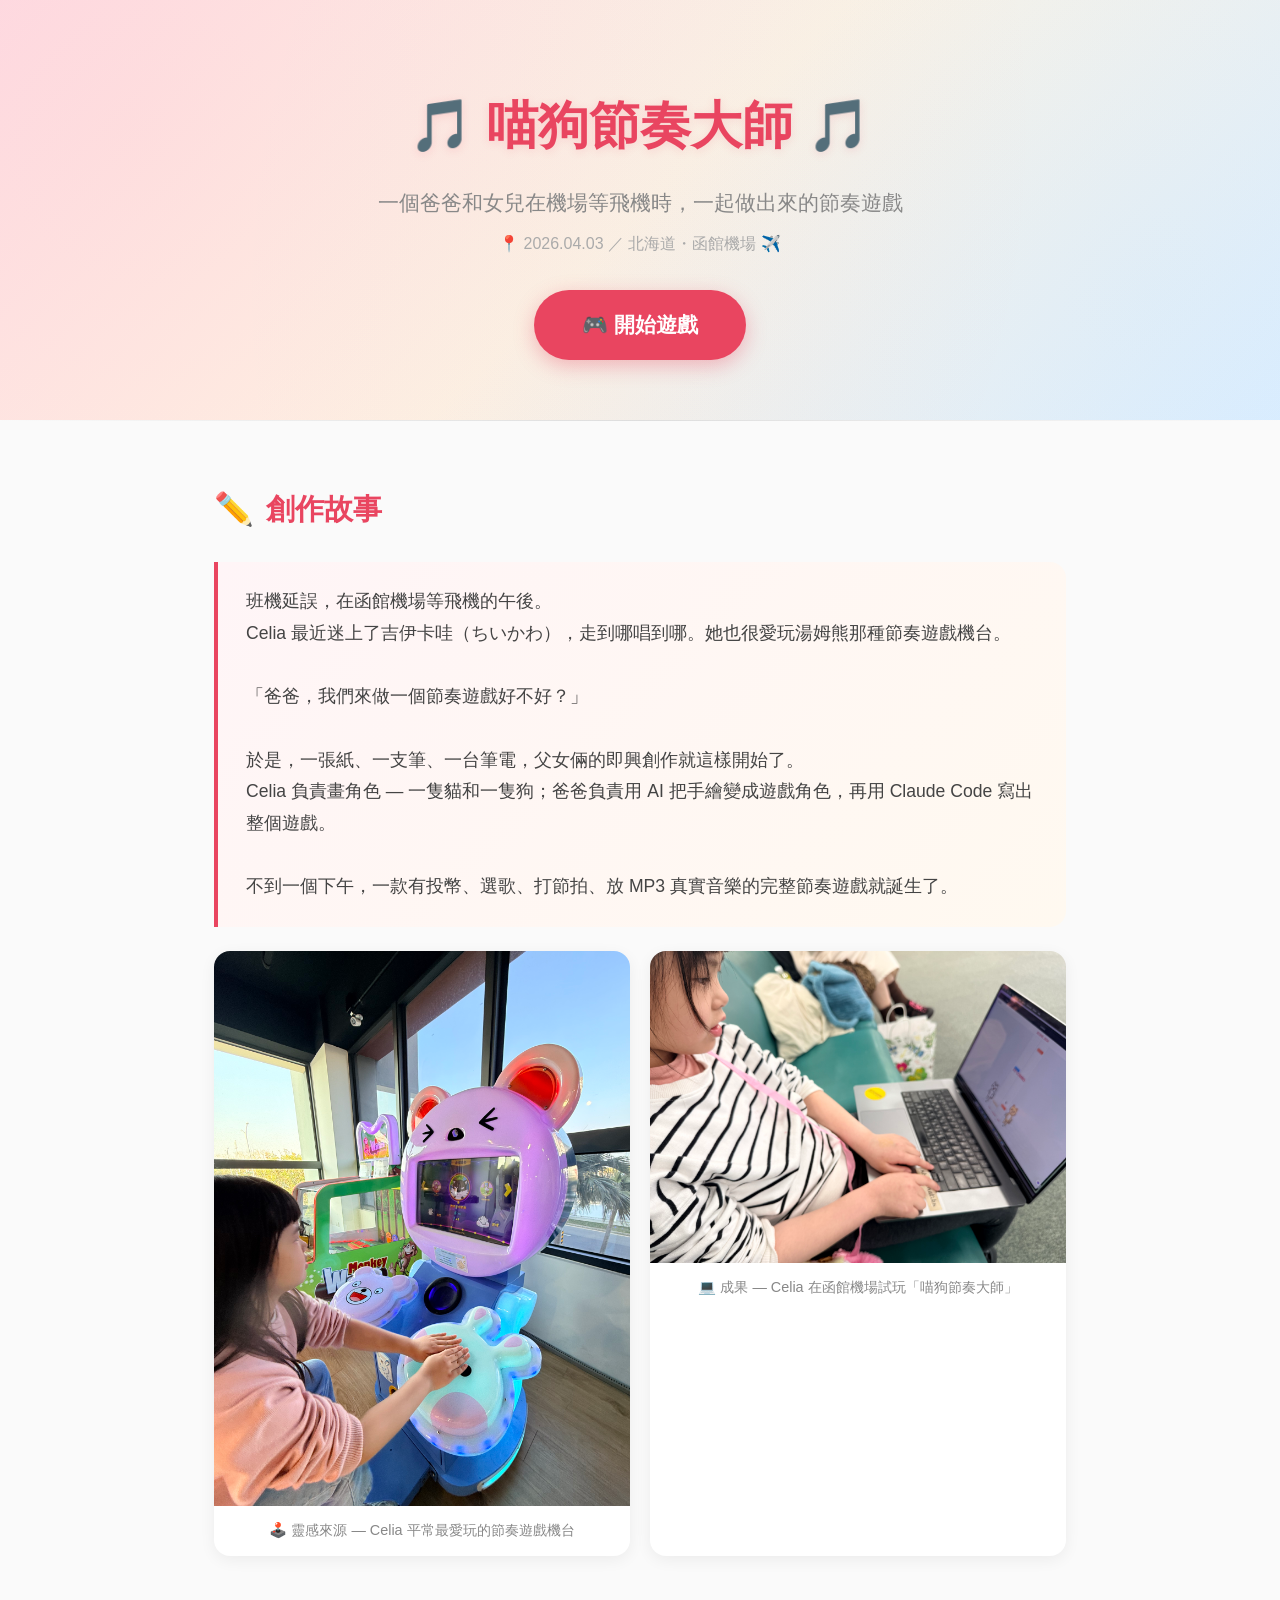
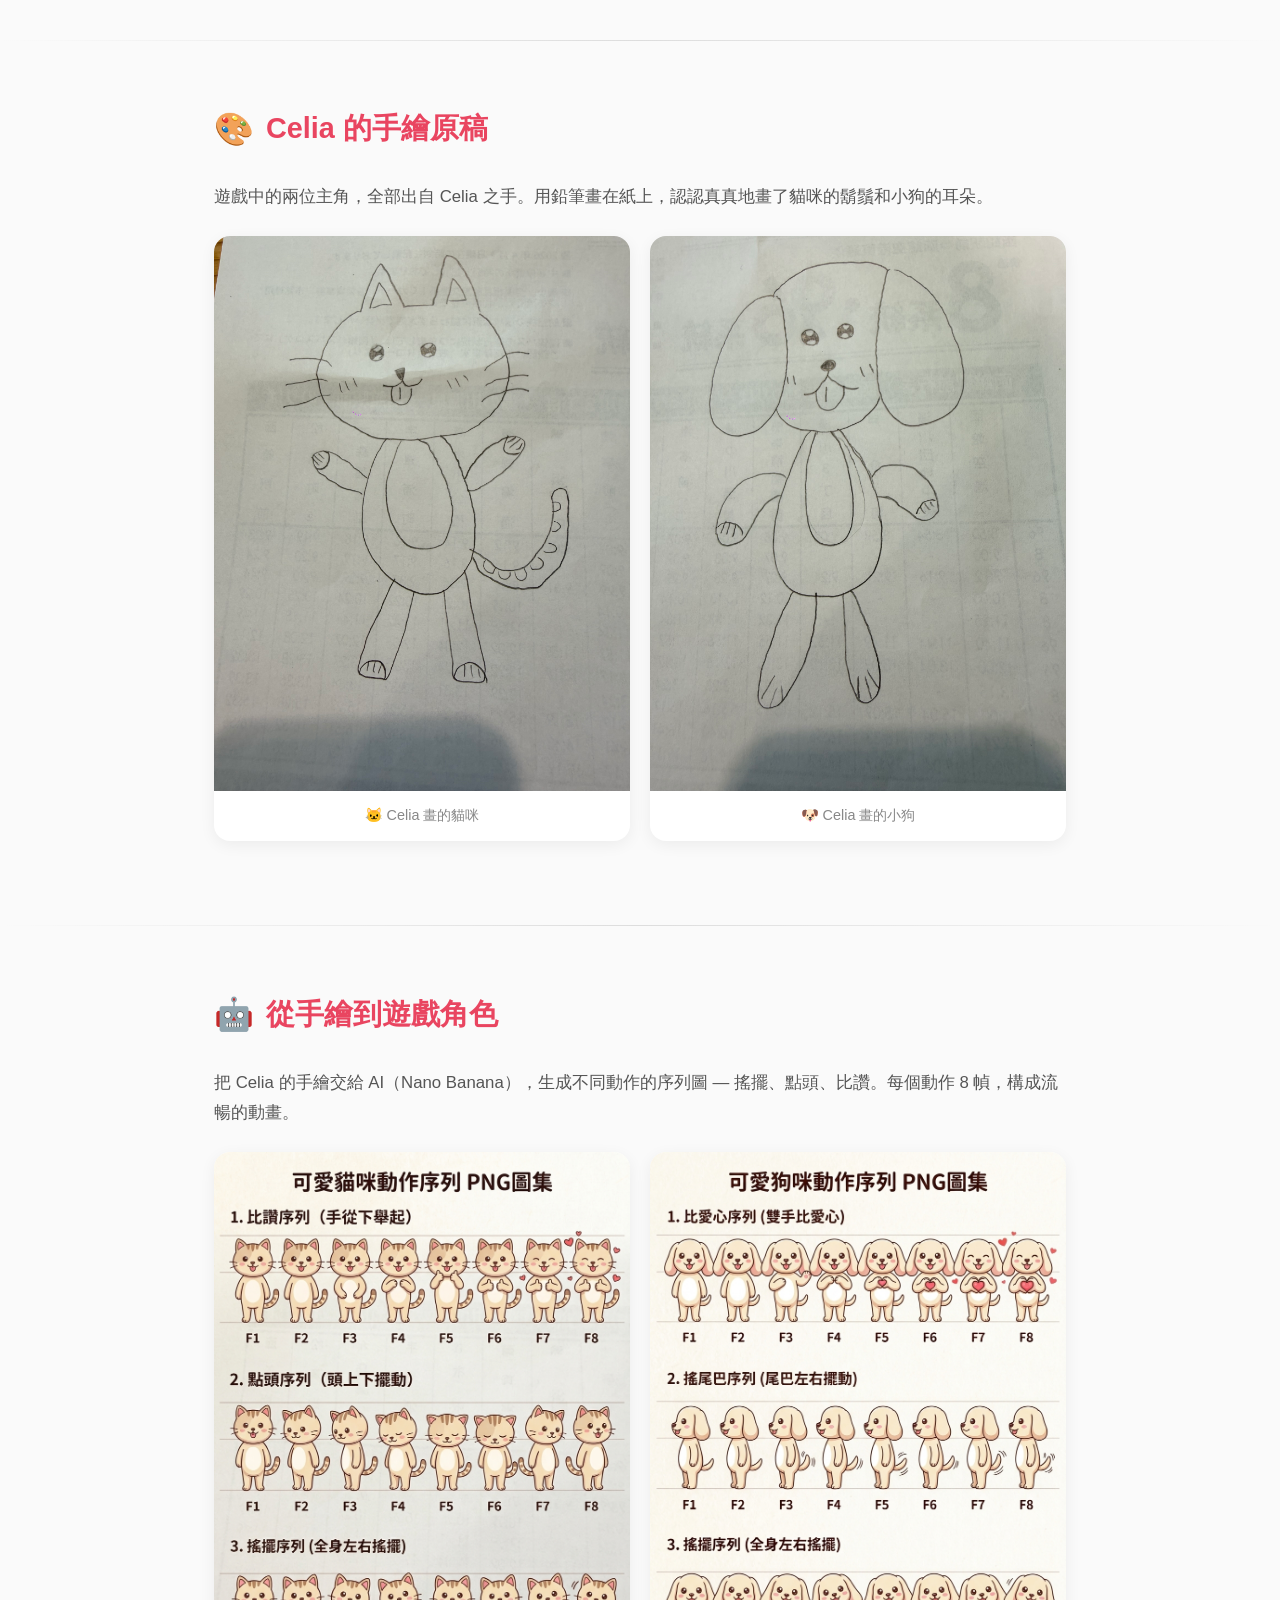
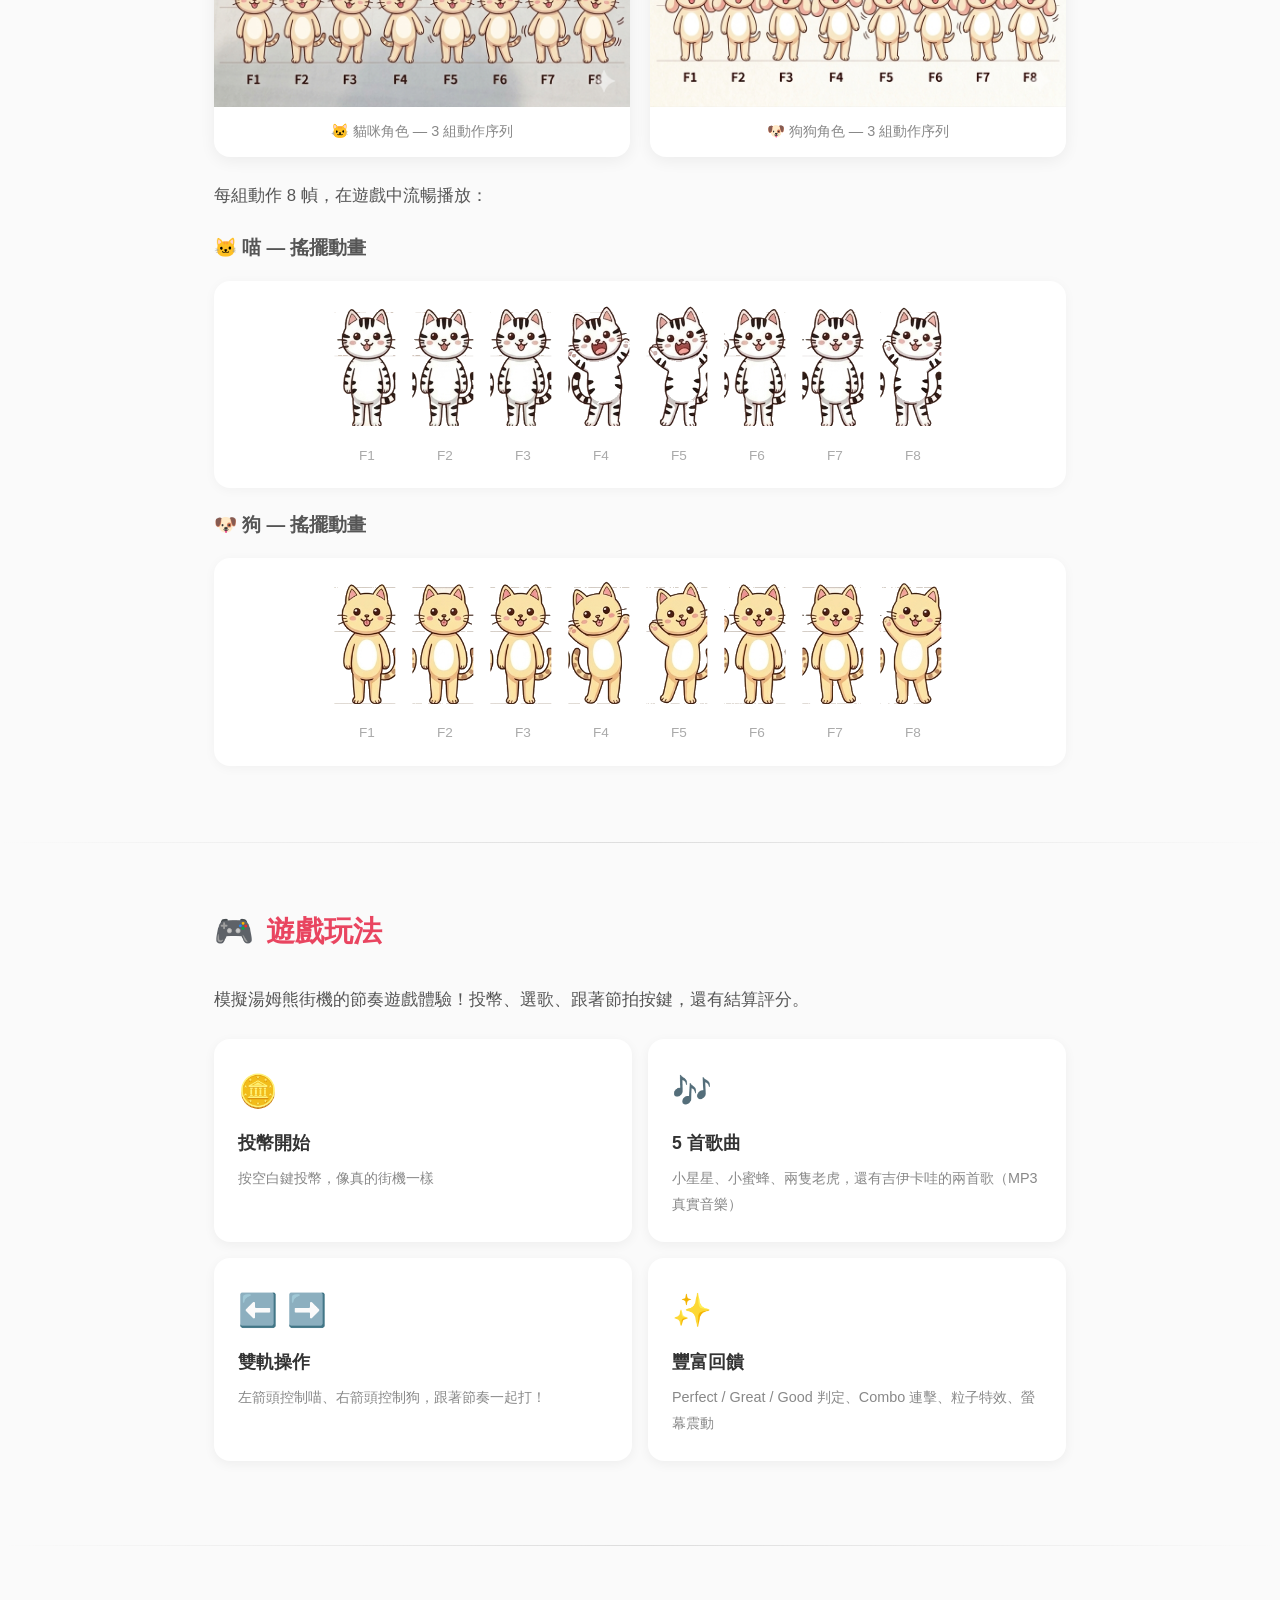
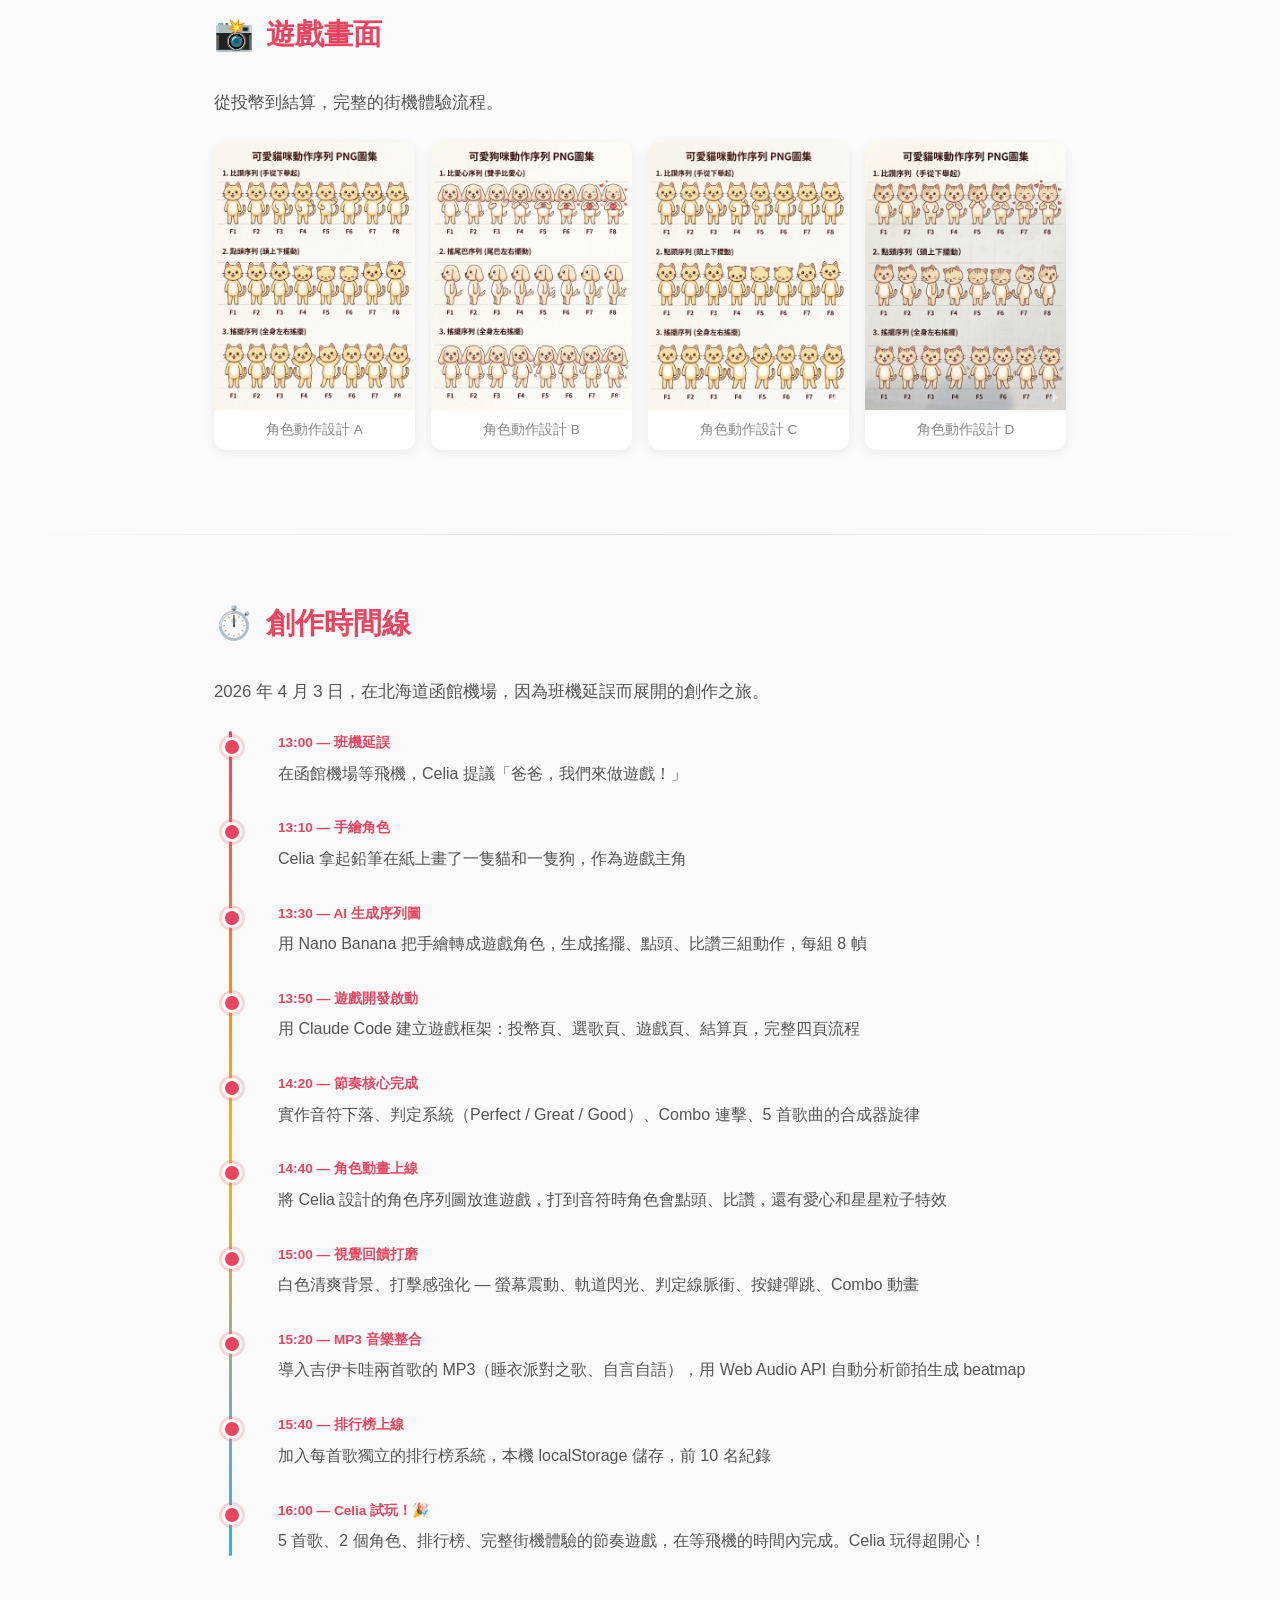
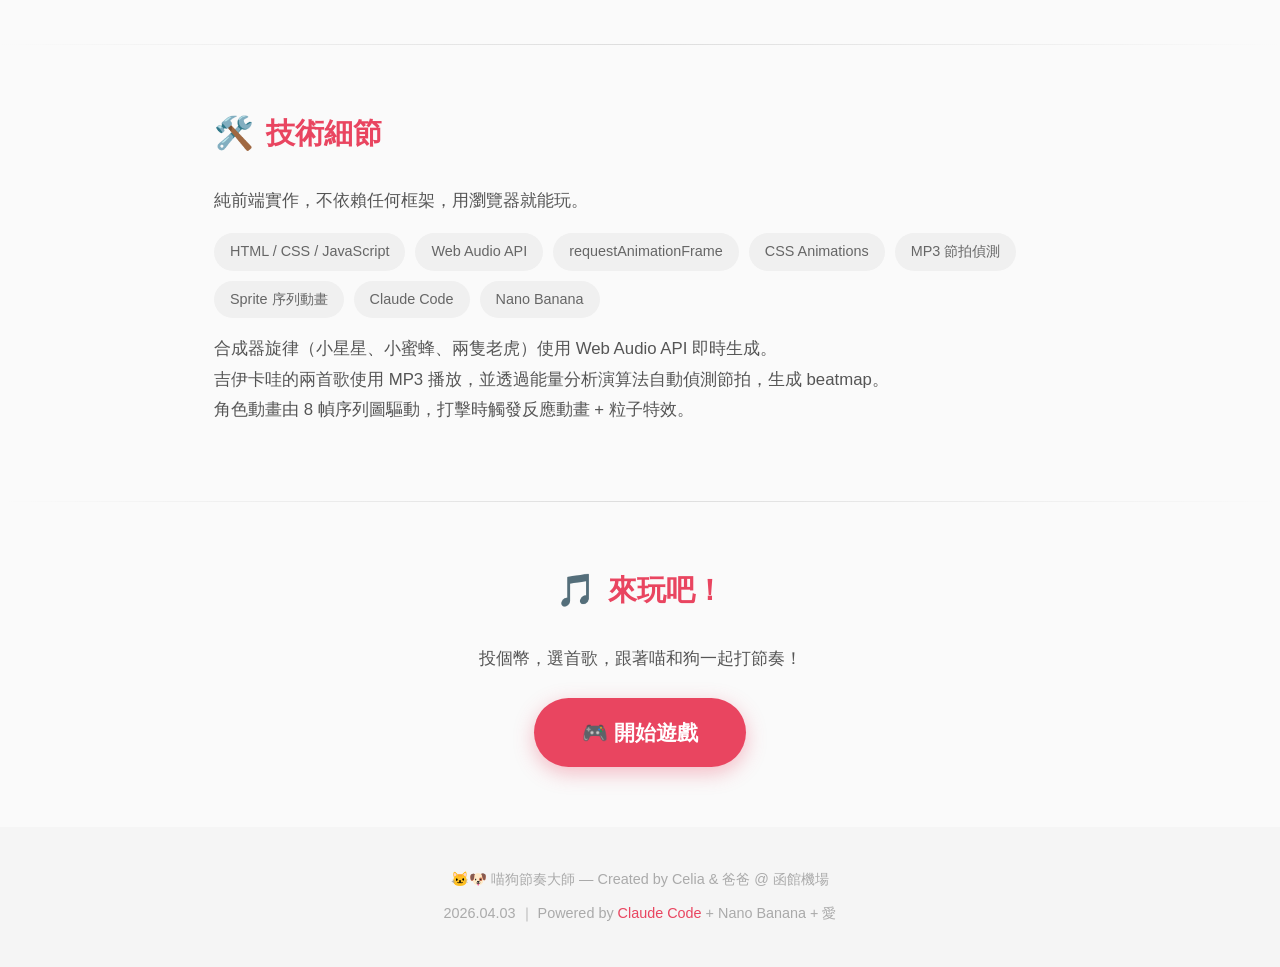
==== index.html @ 3203259a "喵狗節奏大師 — 父女在函館機場等飛機時的即興創作 Celia 手繪角色 + AI 生成序列動畫 + Claude Code 開發的音樂節奏遊戲。 5 首歌曲（含吉伊卡哇 MP3）、雙軌操作、排行榜、" ====
<!DOCTYPE html>
<html lang="zh-TW">
<head>
  <meta charset="UTF-8">
  <meta name="viewport" content="width=device-width, initial-scale=1.0">
  <title>喵狗節奏大師 — 創作紀錄</title>
  <style>
    * { margin: 0; padding: 0; box-sizing: border-box; }

    body {
      font-family: 'Segoe UI', 'Noto Sans TC', 'PingFang TC', sans-serif;
      background: #fafafa;
      color: #333;
      line-height: 1.8;
    }

    /* Hero */
    .hero {
      background: linear-gradient(135deg, #ffe0e6 0%, #fff5e6 50%, #e0f0ff 100%);
      text-align: center;
      padding: 80px 20px 60px;
      position: relative;
      overflow: hidden;
    }
    .hero::before {
      content: '';
      position: absolute;
      top: -50%; left: -50%;
      width: 200%; height: 200%;
      background: radial-gradient(circle at 30% 40%, rgba(233,69,96,0.06) 0%, transparent 50%),
                  radial-gradient(circle at 70% 60%, rgba(66,165,245,0.06) 0%, transparent 50%);
      animation: float 20s ease-in-out infinite;
    }
    @keyframes float {
      0%, 100% { transform: translateY(0); }
      50% { transform: translateY(-30px); }
    }
    .hero-content { position: relative; z-index: 1; }
    .hero h1 {
      font-size: 3.2rem;
      color: #e94560;
      margin-bottom: 12px;
      text-shadow: 0 2px 10px rgba(233,69,96,0.15);
    }
    .hero .subtitle {
      font-size: 1.3rem;
      color: #888;
      margin-bottom: 8px;
    }
    .hero .location {
      font-size: 1rem;
      color: #aaa;
      margin-bottom: 32px;
    }
    .hero .play-btn {
      display: inline-block;
      padding: 16px 48px;
      background: #e94560;
      color: #fff;
      font-size: 1.3rem;
      font-weight: bold;
      border-radius: 50px;
      text-decoration: none;
      box-shadow: 0 6px 20px rgba(233,69,96,0.35);
      transition: transform 0.2s, box-shadow 0.2s;
    }
    .play-btn:hover {
      transform: translateY(-2px) scale(1.03);
      box-shadow: 0 8px 28px rgba(233,69,96,0.45);
    }

    /* Sections */
    .section {
      max-width: 900px;
      margin: 0 auto;
      padding: 60px 24px;
    }
    .section h2 {
      font-size: 1.8rem;
      color: #e94560;
      margin-bottom: 24px;
      display: flex;
      align-items: center;
      gap: 12px;
    }
    .section h2 .emoji { font-size: 2rem; }
    .section p {
      font-size: 1.05rem;
      color: #555;
      margin-bottom: 16px;
    }

    /* Story */
    .story-highlight {
      background: linear-gradient(135deg, #fff5f7, #fff9f0);
      border-left: 4px solid #e94560;
      padding: 24px 28px;
      border-radius: 0 16px 16px 0;
      margin: 24px 0;
      font-size: 1.1rem;
      color: #444;
    }

    /* Image Grid */
    .img-grid {
      display: grid;
      grid-template-columns: 1fr 1fr;
      gap: 20px;
      margin: 24px 0;
    }
    .img-grid.three-col {
      grid-template-columns: 1fr 1fr 1fr;
    }
    .img-card {
      background: #fff;
      border-radius: 16px;
      overflow: hidden;
      box-shadow: 0 4px 16px rgba(0,0,0,0.06);
      transition: transform 0.2s;
    }
    .img-card:hover { transform: translateY(-4px); }
    .img-card img {
      width: 100%;
      display: block;
    }
    .img-card .caption {
      padding: 12px 16px;
      font-size: 0.9rem;
      color: #888;
      text-align: center;
      font-weight: 500;
    }
    .img-card.wide {
      grid-column: span 2;
    }
    .img-card.full {
      grid-column: 1 / -1;
    }

    /* Sprite Showcase */
    .sprite-row {
      display: flex;
      gap: 8px;
      justify-content: center;
      align-items: flex-end;
      flex-wrap: wrap;
      margin: 16px 0;
      padding: 20px;
      background: #fff;
      border-radius: 16px;
      box-shadow: 0 2px 12px rgba(0,0,0,0.04);
    }
    .sprite-row img {
      width: 70px;
      height: auto;
      image-rendering: auto;
    }
    .sprite-label {
      text-align: center;
      font-size: 0.85rem;
      color: #aaa;
      margin-top: 8px;
    }

    /* Timeline */
    .timeline {
      position: relative;
      padding-left: 40px;
      margin: 24px 0;
    }
    .timeline::before {
      content: '';
      position: absolute;
      left: 15px;
      top: 0;
      bottom: 0;
      width: 3px;
      background: linear-gradient(to bottom, #e94560, #f0b429, #42a5f5);
      border-radius: 3px;
    }
    .timeline-item {
      position: relative;
      margin-bottom: 28px;
      padding-left: 24px;
    }
    .timeline-item::before {
      content: '';
      position: absolute;
      left: -32px;
      top: 6px;
      width: 14px;
      height: 14px;
      border-radius: 50%;
      background: #e94560;
      border: 3px solid #fff;
      box-shadow: 0 0 0 3px rgba(233,69,96,0.2);
    }
    .timeline-item .time {
      font-size: 0.85rem;
      color: #e94560;
      font-weight: bold;
      margin-bottom: 4px;
    }
    .timeline-item .event {
      font-size: 1rem;
      color: #555;
    }

    /* Screenshots grid */
    .screenshot-grid {
      display: grid;
      grid-template-columns: repeat(4, 1fr);
      gap: 16px;
      margin: 24px 0;
    }
    .screenshot-card {
      background: #fff;
      border-radius: 12px;
      overflow: hidden;
      box-shadow: 0 3px 12px rgba(0,0,0,0.06);
      text-align: center;
    }
    .screenshot-card img {
      width: 100%;
      display: block;
    }
    .screenshot-card .label {
      padding: 8px;
      font-size: 0.85rem;
      color: #888;
    }

    /* Tech */
    .tech-tags {
      display: flex;
      flex-wrap: wrap;
      gap: 10px;
      margin: 16px 0;
    }
    .tech-tag {
      padding: 6px 16px;
      background: #f0f0f0;
      border-radius: 20px;
      font-size: 0.9rem;
      color: #666;
    }

    /* Features */
    .features {
      display: grid;
      grid-template-columns: 1fr 1fr;
      gap: 16px;
      margin: 24px 0;
    }
    .feature-card {
      background: #fff;
      border-radius: 16px;
      padding: 24px;
      box-shadow: 0 3px 12px rgba(0,0,0,0.05);
    }
    .feature-card .icon { font-size: 2rem; margin-bottom: 8px; }
    .feature-card h3 { font-size: 1.1rem; color: #333; margin-bottom: 6px; }
    .feature-card p { font-size: 0.9rem; color: #888; margin: 0; }

    /* Footer */
    .footer {
      text-align: center;
      padding: 40px 20px;
      background: #f5f5f5;
      color: #aaa;
      font-size: 0.9rem;
    }
    .footer a { color: #e94560; text-decoration: none; }

    /* Divider */
    .divider {
      border: none;
      height: 1px;
      background: linear-gradient(to right, transparent, #ddd, transparent);
      margin: 0;
    }

    /* Responsive */
    @media (max-width: 640px) {
      .hero h1 { font-size: 2.2rem; }
      .img-grid, .features { grid-template-columns: 1fr; }
      .img-card.wide { grid-column: span 1; }
      .screenshot-grid { grid-template-columns: 1fr 1fr; }
      .sprite-row img { width: 50px; }
      .section { padding: 40px 16px; }
    }
  </style>
</head>
<body>

  <!-- Hero -->
  <div class="hero">
    <div class="hero-content">
      <h1>🎵 喵狗節奏大師 🎵</h1>
      <p class="subtitle">一個爸爸和女兒在機場等飛機時，一起做出來的節奏遊戲</p>
      <p class="location">📍 2026.04.03 ／ 北海道・函館機場 ✈️</p>
      <a href="game.html" class="play-btn">🎮 開始遊戲</a>
    </div>
  </div>

  <hr class="divider">

  <!-- 故事 -->
  <div class="section">
    <h2><span class="emoji">✏️</span> 創作故事</h2>
    <div class="story-highlight">
      班機延誤，在函館機場等飛機的午後。<br>
      Celia 最近迷上了吉伊卡哇（ちいかわ），走到哪唱到哪。她也很愛玩湯姆熊那種節奏遊戲機台。<br><br>
      「爸爸，我們來做一個節奏遊戲好不好？」<br><br>
      於是，一張紙、一支筆、一台筆電，父女倆的即興創作就這樣開始了。<br>
      Celia 負責畫角色 — 一隻貓和一隻狗；爸爸負責用 AI 把手繪變成遊戲角色，再用 Claude Code 寫出整個遊戲。<br><br>
      不到一個下午，一款有投幣、選歌、打節拍、放 MP3 真實音樂的完整節奏遊戲就誕生了。
    </div>

    <div class="img-grid">
      <div class="img-card">
        <img src="IMG_1933.jpg" alt="Celia 玩街機節奏遊戲">
        <div class="caption">🕹️ 靈感來源 — Celia 平常最愛玩的節奏遊戲機台</div>
      </div>
      <div class="img-card">
        <img src="IMG_2586.jpg" alt="Celia 在機場玩喵狗節奏大師">
        <div class="caption">💻 成果 — Celia 在函館機場試玩「喵狗節奏大師」</div>
      </div>
    </div>
  </div>

  <hr class="divider">

  <!-- Celia 的手繪 -->
  <div class="section">
    <h2><span class="emoji">🎨</span> Celia 的手繪原稿</h2>
    <p>遊戲中的兩位主角，全部出自 Celia 之手。用鉛筆畫在紙上，認認真真地畫了貓咪的鬍鬚和小狗的耳朵。</p>
    <div class="img-grid">
      <div class="img-card">
        <img src="IMG_2573.jpg" alt="Celia 手繪的貓咪">
        <div class="caption">🐱 Celia 畫的貓咪</div>
      </div>
      <div class="img-card">
        <img src="IMG_2574.jpg" alt="Celia 手繪的小狗">
        <div class="caption">🐶 Celia 畫的小狗</div>
      </div>
    </div>
  </div>

  <hr class="divider">

  <!-- AI 生成序列圖 -->
  <div class="section">
    <h2><span class="emoji">🤖</span> 從手繪到遊戲角色</h2>
    <p>把 Celia 的手繪交給 AI（Nano Banana），生成不同動作的序列圖 — 搖擺、點頭、比讚。每個動作 8 幀，構成流暢的動畫。</p>

    <div class="img-grid">
      <div class="img-card">
        <img src="IMG_2579.PNG" alt="貓咪 A 動作序列圖">
        <div class="caption">🐱 貓咪角色 — 3 組動作序列</div>
      </div>
      <div class="img-card">
        <img src="IMG_2576.PNG" alt="狗狗動作序列圖">
        <div class="caption">🐶 狗狗角色 — 3 組動作序列</div>
      </div>
    </div>

    <p style="margin-top:24px;">每組動作 8 幀，在遊戲中流暢播放：</p>

    <h3 style="margin:20px 0 8px; color:#555;">🐱 喵 — 搖擺動畫</h3>
    <div class="sprite-row">
      <div><img src="cat_A_frames/catA_sway_F01.png" alt="F1"><div class="sprite-label">F1</div></div>
      <div><img src="cat_A_frames/catA_sway_F02.png" alt="F2"><div class="sprite-label">F2</div></div>
      <div><img src="cat_A_frames/catA_sway_F03.png" alt="F3"><div class="sprite-label">F3</div></div>
      <div><img src="cat_A_frames/catA_sway_F04.png" alt="F4"><div class="sprite-label">F4</div></div>
      <div><img src="cat_A_frames/catA_sway_F05.png" alt="F5"><div class="sprite-label">F5</div></div>
      <div><img src="cat_A_frames/catA_sway_F06.png" alt="F6"><div class="sprite-label">F6</div></div>
      <div><img src="cat_A_frames/catA_sway_F07.png" alt="F7"><div class="sprite-label">F7</div></div>
      <div><img src="cat_A_frames/catA_sway_F08.png" alt="F8"><div class="sprite-label">F8</div></div>
    </div>

    <h3 style="margin:20px 0 8px; color:#555;">🐶 狗 — 搖擺動畫</h3>
    <div class="sprite-row">
      <div><img src="cat_B_frames/catB_sway_F01.png" alt="F1"><div class="sprite-label">F1</div></div>
      <div><img src="cat_B_frames/catB_sway_F02.png" alt="F2"><div class="sprite-label">F2</div></div>
      <div><img src="cat_B_frames/catB_sway_F03.png" alt="F3"><div class="sprite-label">F3</div></div>
      <div><img src="cat_B_frames/catB_sway_F04.png" alt="F4"><div class="sprite-label">F4</div></div>
      <div><img src="cat_B_frames/catB_sway_F05.png" alt="F5"><div class="sprite-label">F5</div></div>
      <div><img src="cat_B_frames/catB_sway_F06.png" alt="F6"><div class="sprite-label">F6</div></div>
      <div><img src="cat_B_frames/catB_sway_F07.png" alt="F7"><div class="sprite-label">F7</div></div>
      <div><img src="cat_B_frames/catB_sway_F08.png" alt="F8"><div class="sprite-label">F8</div></div>
    </div>
  </div>

  <hr class="divider">

  <!-- 遊戲介紹 -->
  <div class="section">
    <h2><span class="emoji">🎮</span> 遊戲玩法</h2>
    <p>模擬湯姆熊街機的節奏遊戲體驗！投幣、選歌、跟著節拍按鍵，還有結算評分。</p>

    <div class="features">
      <div class="feature-card">
        <div class="icon">🪙</div>
        <h3>投幣開始</h3>
        <p>按空白鍵投幣，像真的街機一樣</p>
      </div>
      <div class="feature-card">
        <div class="icon">🎶</div>
        <h3>5 首歌曲</h3>
        <p>小星星、小蜜蜂、兩隻老虎，還有吉伊卡哇的兩首歌（MP3 真實音樂）</p>
      </div>
      <div class="feature-card">
        <div class="icon">⬅️ ➡️</div>
        <h3>雙軌操作</h3>
        <p>左箭頭控制喵、右箭頭控制狗，跟著節奏一起打！</p>
      </div>
      <div class="feature-card">
        <div class="icon">✨</div>
        <h3>豐富回饋</h3>
        <p>Perfect / Great / Good 判定、Combo 連擊、粒子特效、螢幕震動</p>
      </div>
    </div>
  </div>

  <hr class="divider">

  <!-- 遊戲畫面 -->
  <div class="section">
    <h2><span class="emoji">📸</span> 遊戲畫面</h2>
    <p>從投幣到結算，完整的街機體驗流程。</p>

    <div class="screenshot-grid">
      <div class="screenshot-card">
        <img src="IMG_2575.PNG" alt="角色序列圖 A">
        <div class="label">角色動作設計 A</div>
      </div>
      <div class="screenshot-card">
        <img src="IMG_2576.PNG" alt="角色序列圖 B">
        <div class="label">角色動作設計 B</div>
      </div>
      <div class="screenshot-card">
        <img src="IMG_2578.PNG" alt="角色序列圖 C">
        <div class="label">角色動作設計 C</div>
      </div>
      <div class="screenshot-card">
        <img src="IMG_2579.PNG" alt="角色序列圖 D">
        <div class="label">角色動作設計 D</div>
      </div>
    </div>
  </div>

  <hr class="divider">

  <!-- 創作時間線 -->
  <div class="section">
    <h2><span class="emoji">⏱️</span> 創作時間線</h2>
    <p>2026 年 4 月 3 日，在北海道函館機場，因為班機延誤而展開的創作之旅。</p>

    <div class="timeline">
      <div class="timeline-item">
        <div class="time">13:00 — 班機延誤</div>
        <div class="event">在函館機場等飛機，Celia 提議「爸爸，我們來做遊戲！」</div>
      </div>
      <div class="timeline-item">
        <div class="time">13:10 — 手繪角色</div>
        <div class="event">Celia 拿起鉛筆在紙上畫了一隻貓和一隻狗，作為遊戲主角</div>
      </div>
      <div class="timeline-item">
        <div class="time">13:30 — AI 生成序列圖</div>
        <div class="event">用 Nano Banana 把手繪轉成遊戲角色，生成搖擺、點頭、比讚三組動作，每組 8 幀</div>
      </div>
      <div class="timeline-item">
        <div class="time">13:50 — 遊戲開發啟動</div>
        <div class="event">用 Claude Code 建立遊戲框架：投幣頁、選歌頁、遊戲頁、結算頁，完整四頁流程</div>
      </div>
      <div class="timeline-item">
        <div class="time">14:20 — 節奏核心完成</div>
        <div class="event">實作音符下落、判定系統（Perfect / Great / Good）、Combo 連擊、5 首歌曲的合成器旋律</div>
      </div>
      <div class="timeline-item">
        <div class="time">14:40 — 角色動畫上線</div>
        <div class="event">將 Celia 設計的角色序列圖放進遊戲，打到音符時角色會點頭、比讚，還有愛心和星星粒子特效</div>
      </div>
      <div class="timeline-item">
        <div class="time">15:00 — 視覺回饋打磨</div>
        <div class="event">白色清爽背景、打擊感強化 — 螢幕震動、軌道閃光、判定線脈衝、按鍵彈跳、Combo 動畫</div>
      </div>
      <div class="timeline-item">
        <div class="time">15:20 — MP3 音樂整合</div>
        <div class="event">導入吉伊卡哇兩首歌的 MP3（睡衣派對之歌、自言自語），用 Web Audio API 自動分析節拍生成 beatmap</div>
      </div>
      <div class="timeline-item">
        <div class="time">15:40 — 排行榜上線</div>
        <div class="event">加入每首歌獨立的排行榜系統，本機 localStorage 儲存，前 10 名紀錄</div>
      </div>
      <div class="timeline-item">
        <div class="time">16:00 — Celia 試玩！🎉</div>
        <div class="event">5 首歌、2 個角色、排行榜、完整街機體驗的節奏遊戲，在等飛機的時間內完成。Celia 玩得超開心！</div>
      </div>
    </div>
  </div>

  <hr class="divider">

  <!-- 技術 -->
  <div class="section">
    <h2><span class="emoji">🛠️</span> 技術細節</h2>
    <p>純前端實作，不依賴任何框架，用瀏覽器就能玩。</p>
    <div class="tech-tags">
      <span class="tech-tag">HTML / CSS / JavaScript</span>
      <span class="tech-tag">Web Audio API</span>
      <span class="tech-tag">requestAnimationFrame</span>
      <span class="tech-tag">CSS Animations</span>
      <span class="tech-tag">MP3 節拍偵測</span>
      <span class="tech-tag">Sprite 序列動畫</span>
      <span class="tech-tag">Claude Code</span>
      <span class="tech-tag">Nano Banana</span>
    </div>
    <p style="margin-top: 16px;">
      合成器旋律（小星星、小蜜蜂、兩隻老虎）使用 Web Audio API 即時生成。<br>
      吉伊卡哇的兩首歌使用 MP3 播放，並透過能量分析演算法自動偵測節拍，生成 beatmap。<br>
      角色動畫由 8 幀序列圖驅動，打擊時觸發反應動畫 + 粒子特效。
    </p>
  </div>

  <hr class="divider">

  <!-- CTA -->
  <div class="section" style="text-align: center; padding: 60px 24px;">
    <h2 style="justify-content: center;"><span class="emoji">🎵</span> 來玩吧！</h2>
    <p style="margin-bottom: 24px;">投個幣，選首歌，跟著喵和狗一起打節奏！</p>
    <a href="game.html" class="play-btn" style="display:inline-block; padding:16px 48px; background:#e94560; color:#fff; font-size:1.3rem; font-weight:bold; border-radius:50px; text-decoration:none; box-shadow:0 6px 20px rgba(233,69,96,0.35);">🎮 開始遊戲</a>
  </div>

  <!-- Footer -->
  <div class="footer">
    <p>🐱🐶 喵狗節奏大師 — Created by Celia & 爸爸 @ 函館機場</p>
    <p style="margin-top: 8px;">2026.04.03 ｜ Powered by <a href="#">Claude Code</a> + Nano Banana + 愛</p>
  </div>

</body>
</html>
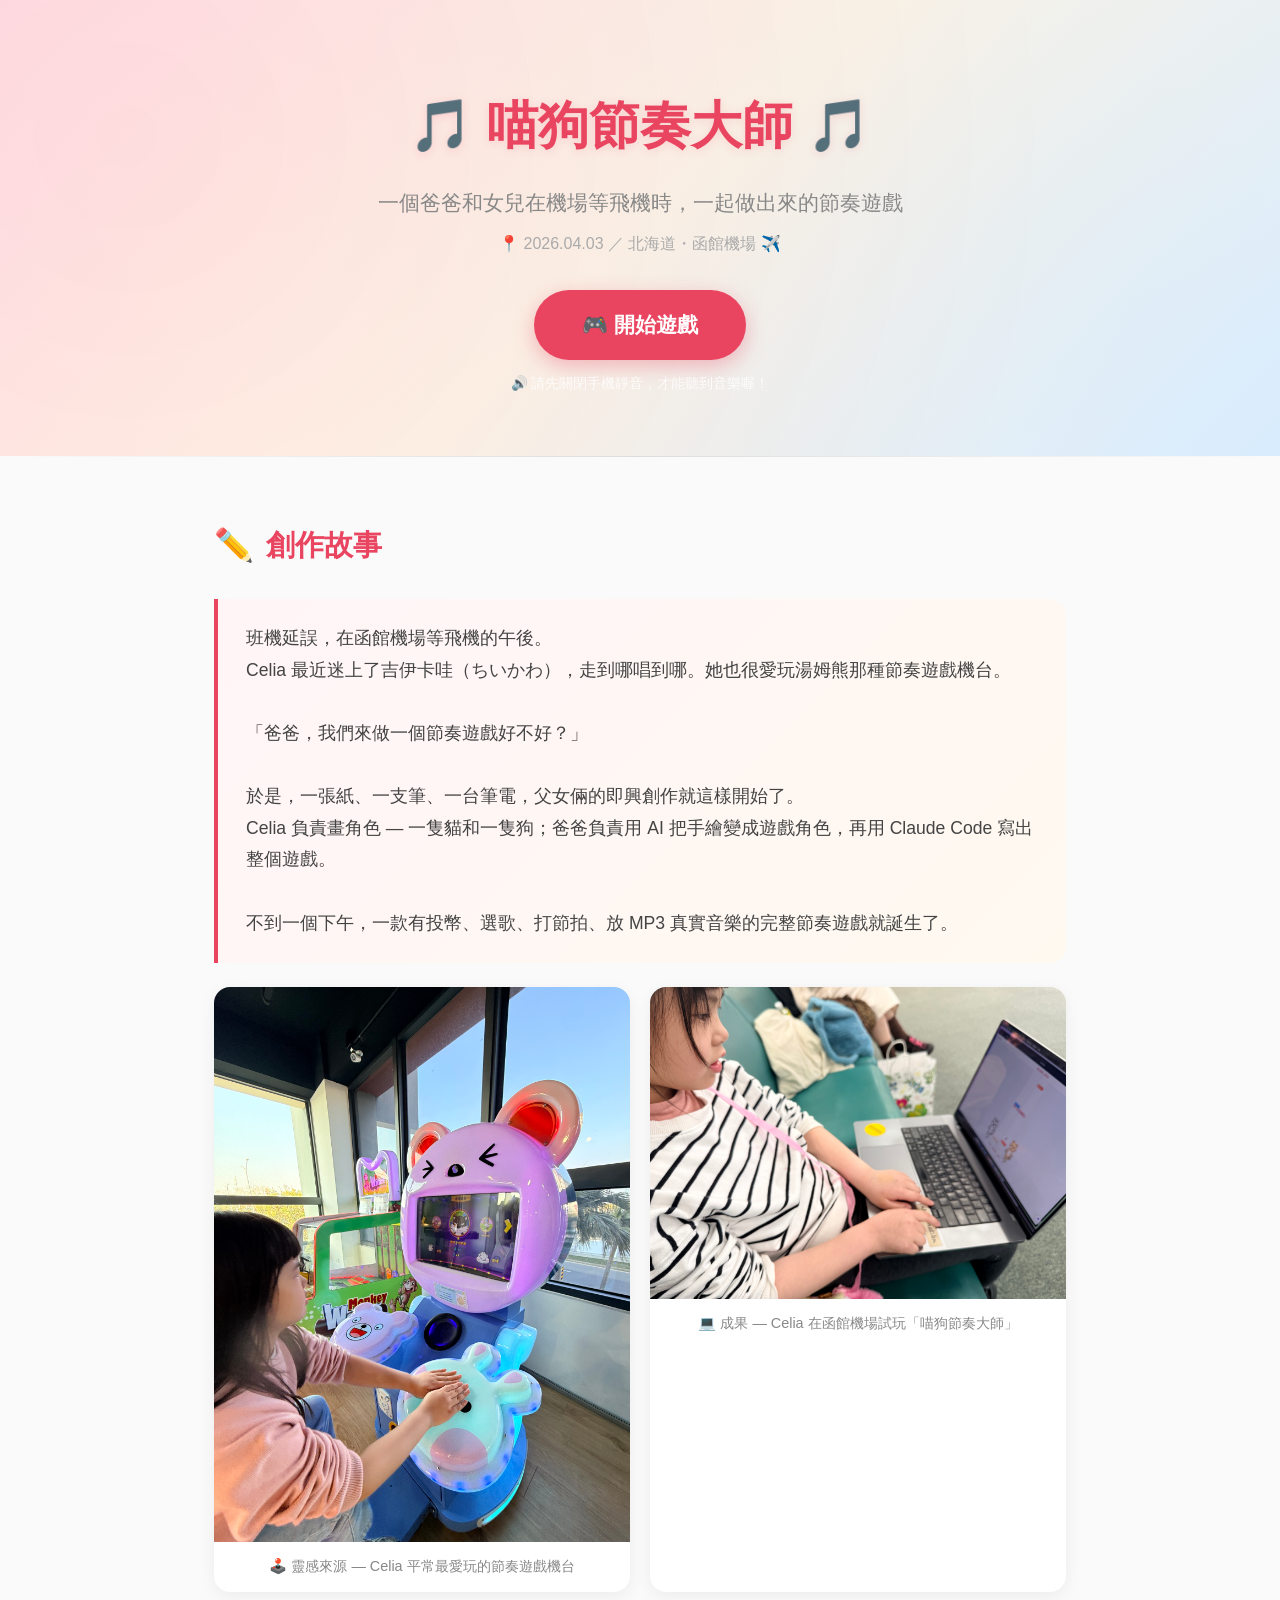
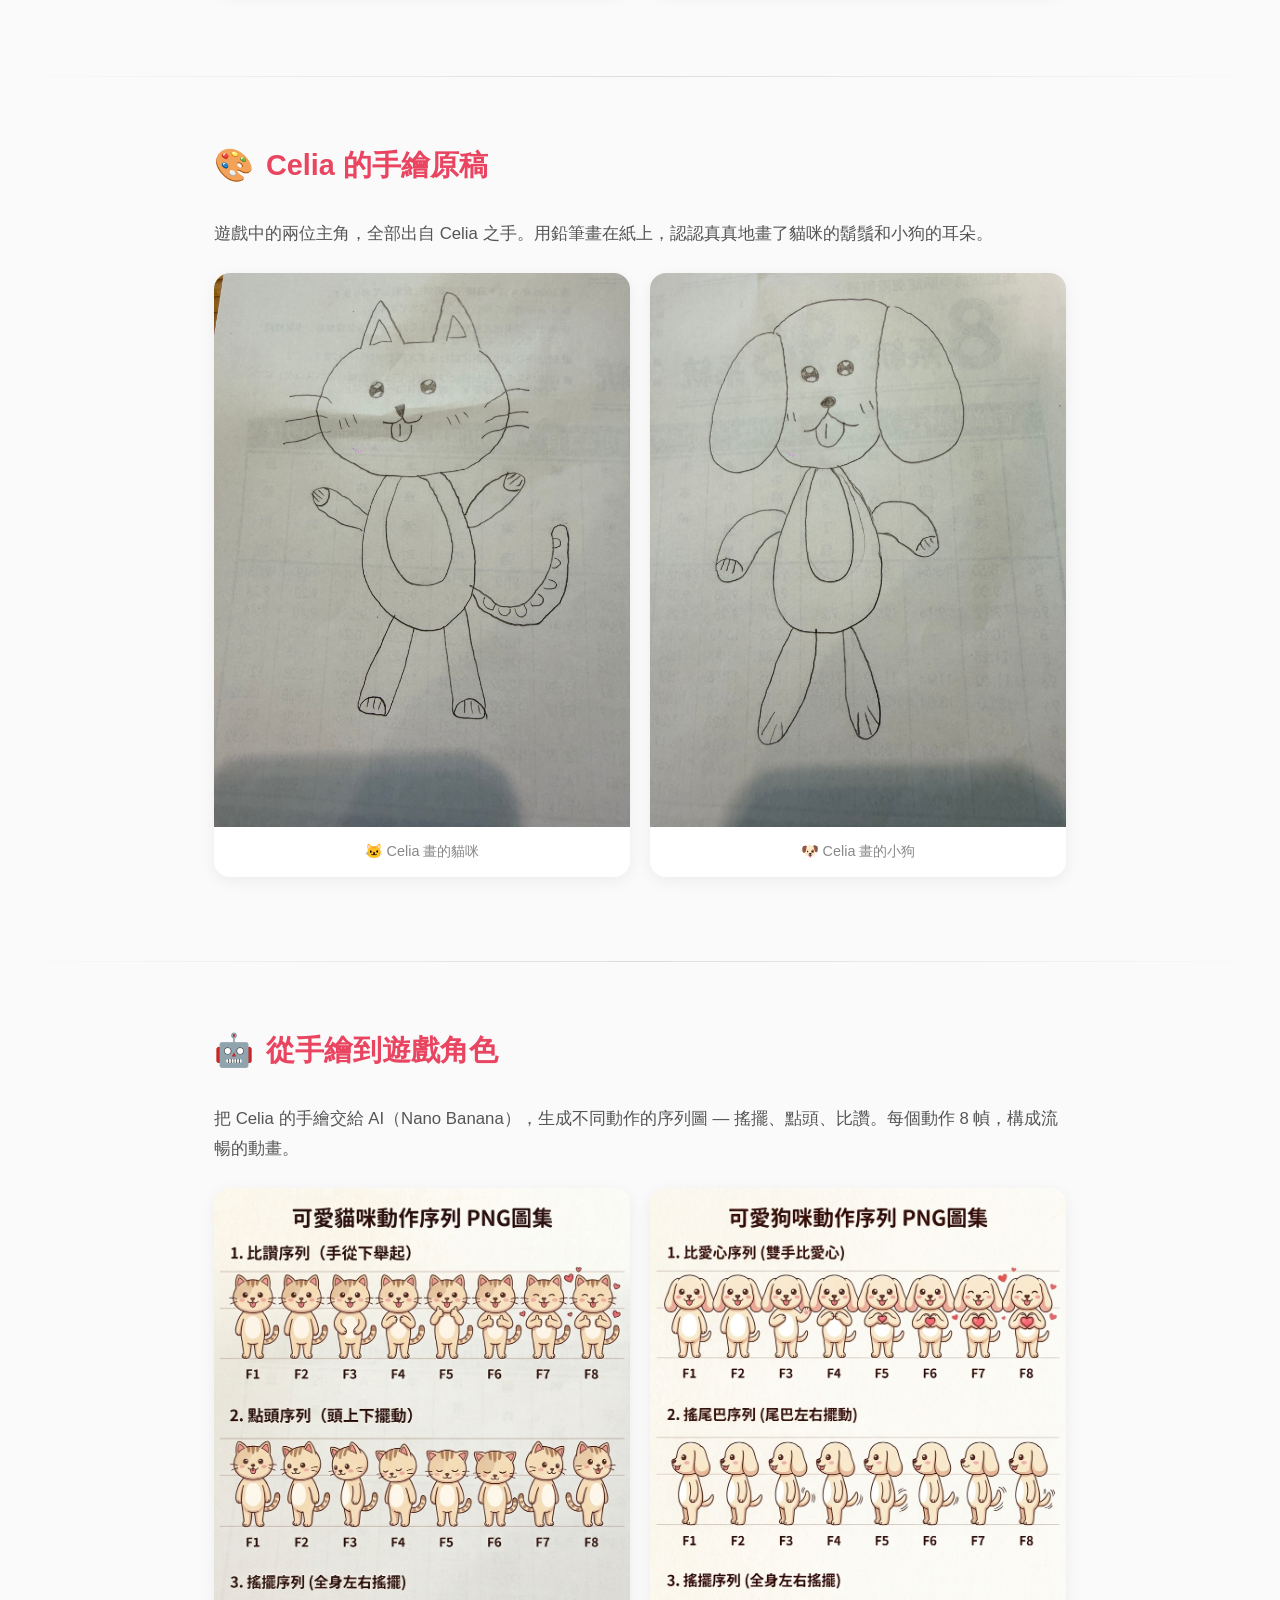
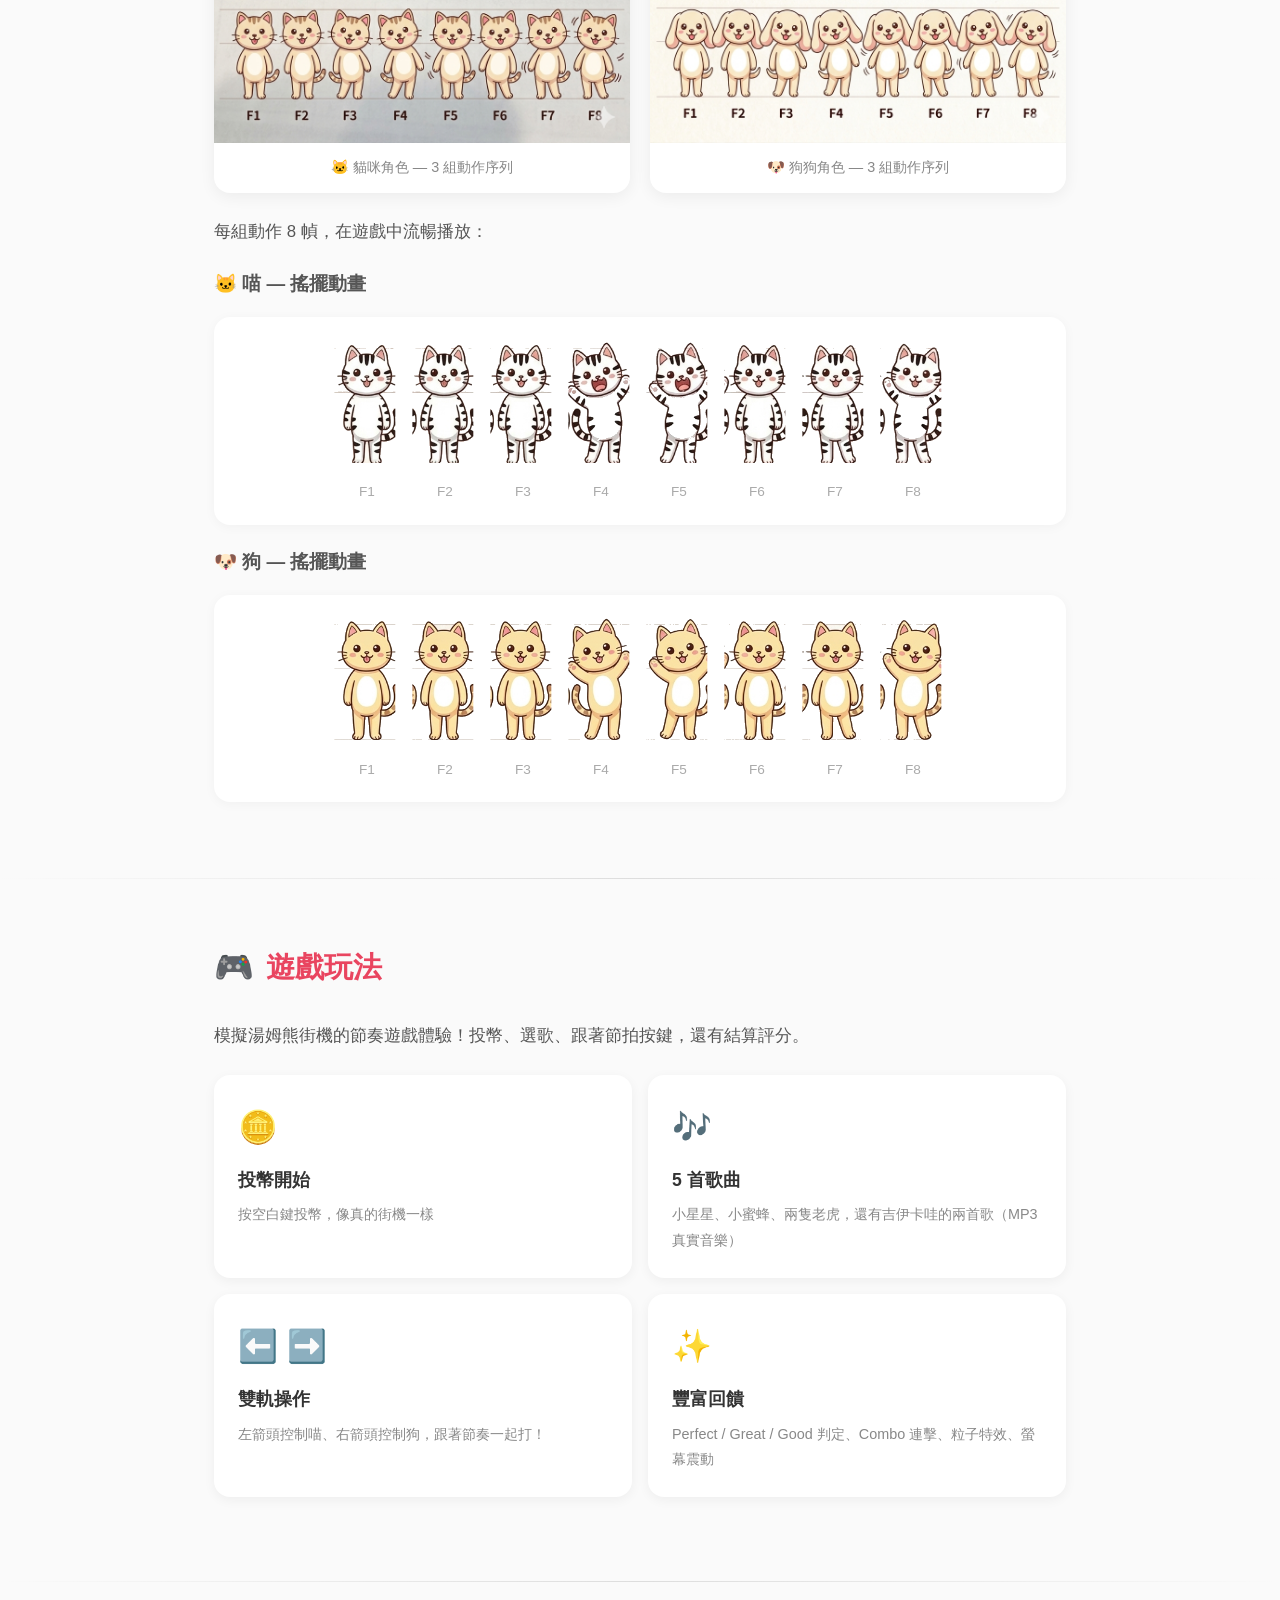
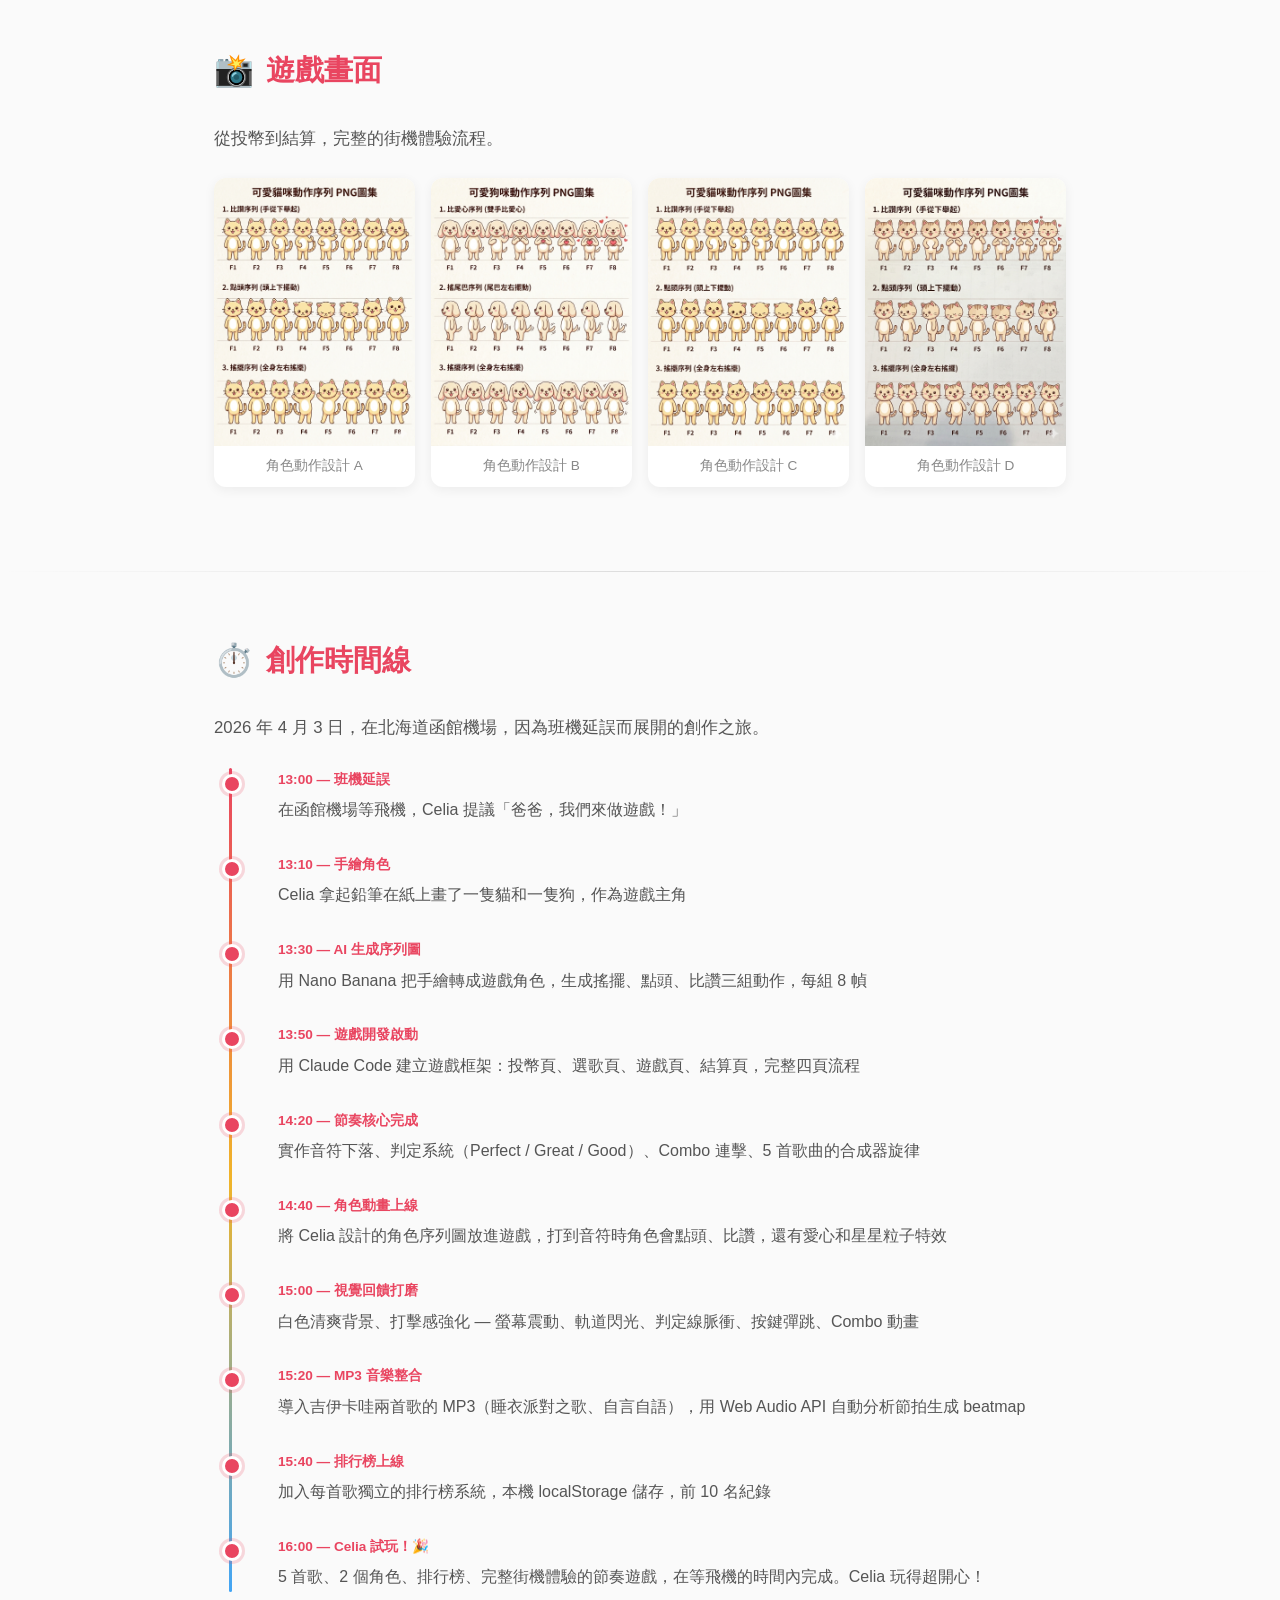
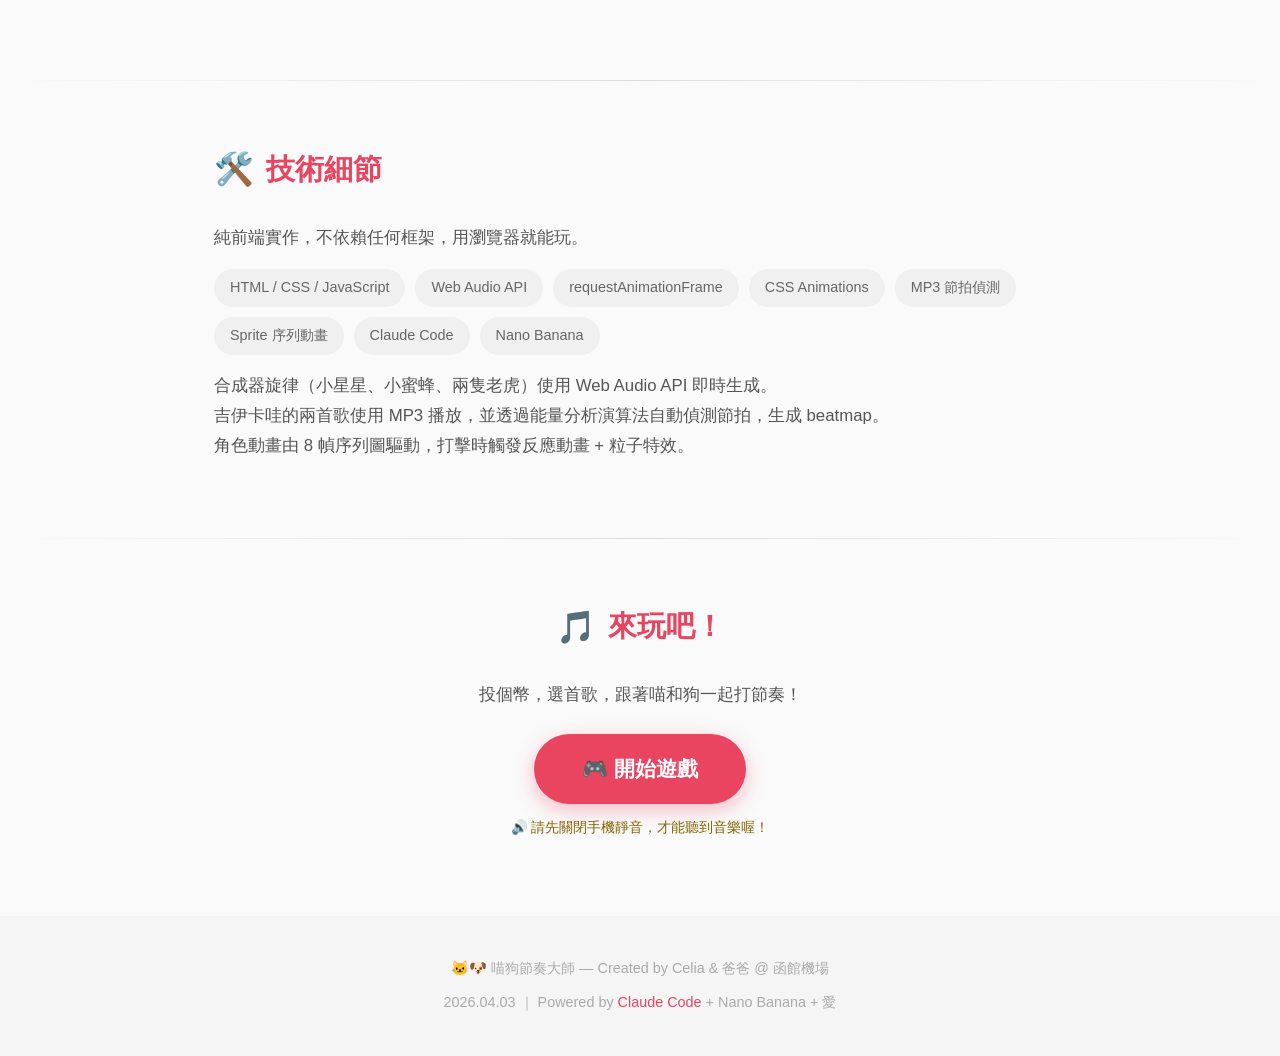
==== commit 3557bce7: "Improve mobile UX: song nav buttons, quit button, swipe, sound reminder" ====
--- a/index.html
+++ b/index.html
@@ -300,6 +300,7 @@
       <p class="subtitle">一個爸爸和女兒在機場等飛機時，一起做出來的節奏遊戲</p>
       <p class="location">📍 2026.04.03 ／ 北海道・函館機場 ✈️</p>
       <a href="game.html" class="play-btn">🎮 開始遊戲</a>
+      <p style="margin-top: 12px; color: #fff; font-size: 0.85rem; opacity: 0.85;">🔊 請先關閉手機靜音，才能聽到音樂喔！</p>
     </div>
   </div>
 
@@ -531,6 +532,7 @@
     <h2 style="justify-content: center;"><span class="emoji">🎵</span> 來玩吧！</h2>
     <p style="margin-bottom: 24px;">投個幣，選首歌，跟著喵和狗一起打節奏！</p>
     <a href="game.html" class="play-btn" style="display:inline-block; padding:16px 48px; background:#e94560; color:#fff; font-size:1.3rem; font-weight:bold; border-radius:50px; text-decoration:none; box-shadow:0 6px 20px rgba(233,69,96,0.35);">🎮 開始遊戲</a>
+    <p style="margin-top: 12px; color: #856404; font-size: 0.85rem;">🔊 請先關閉手機靜音，才能聽到音樂喔！</p>
   </div>
 
   <!-- Footer -->
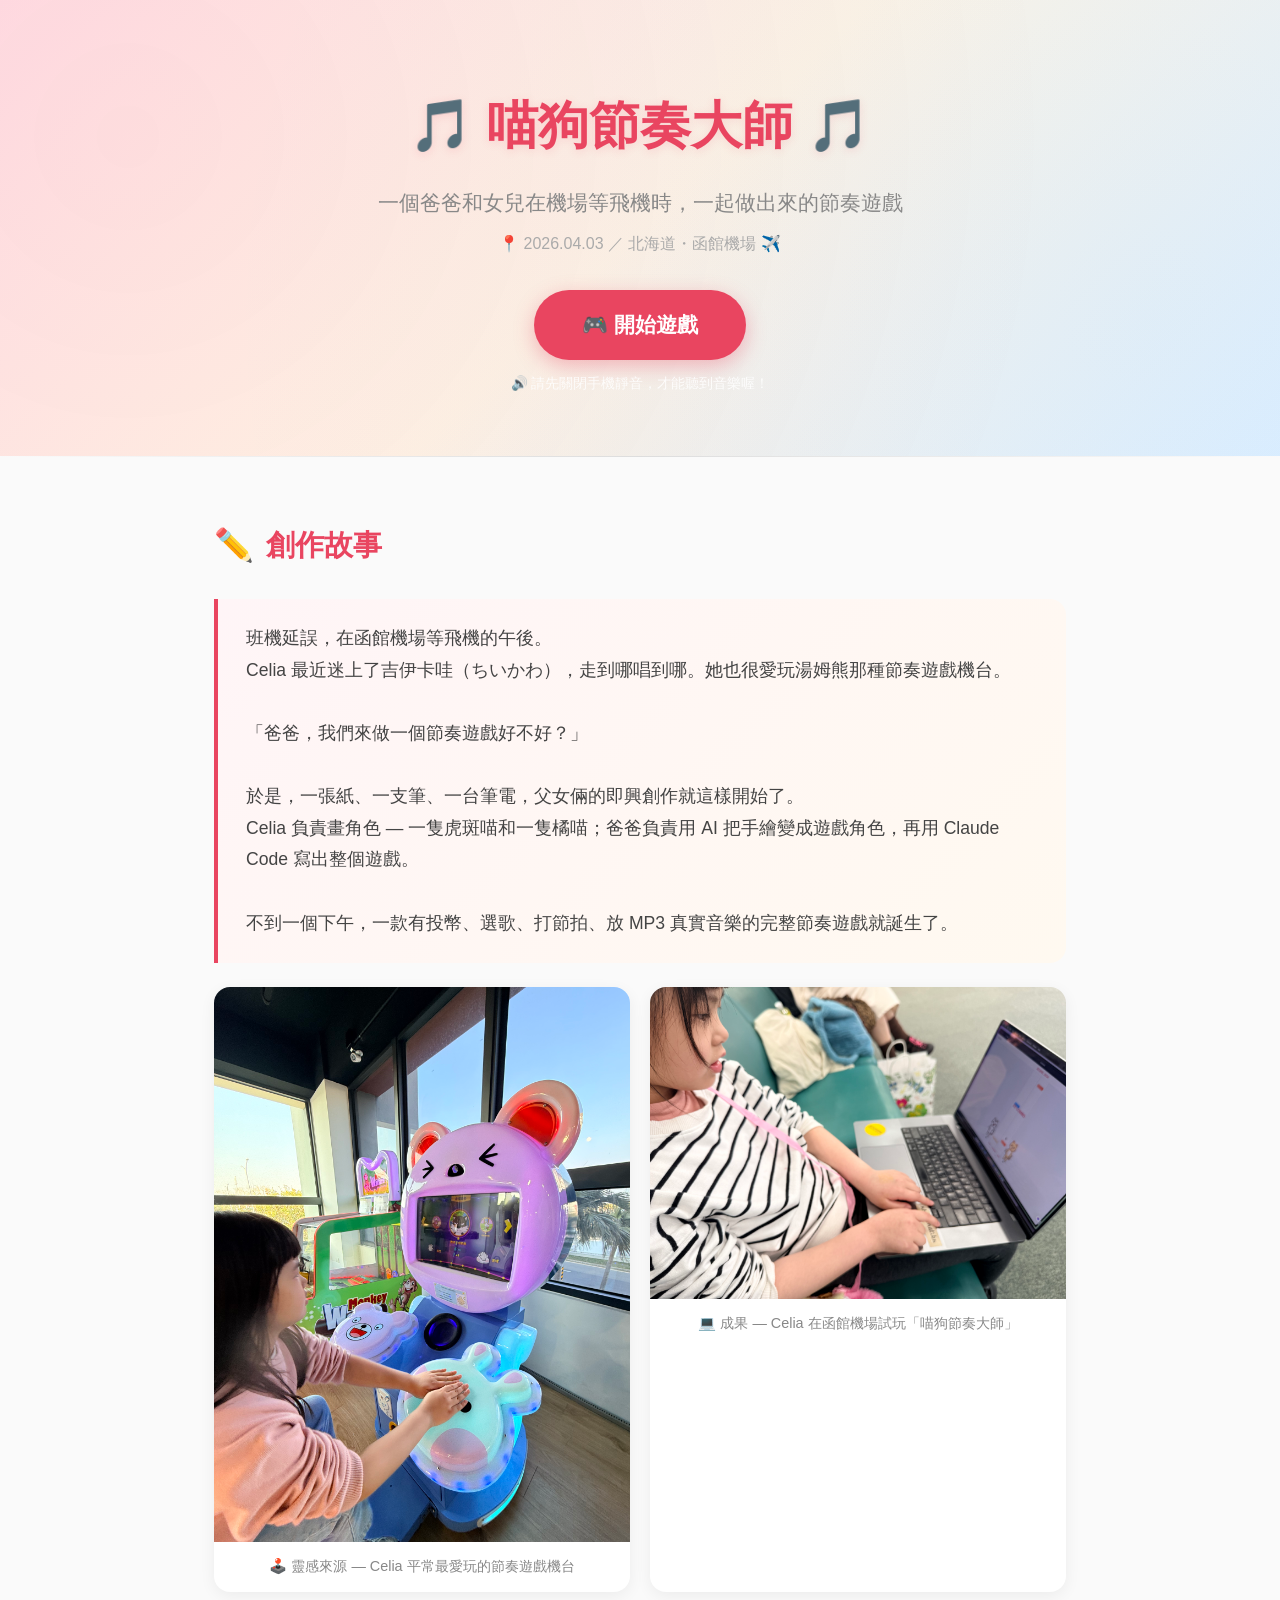
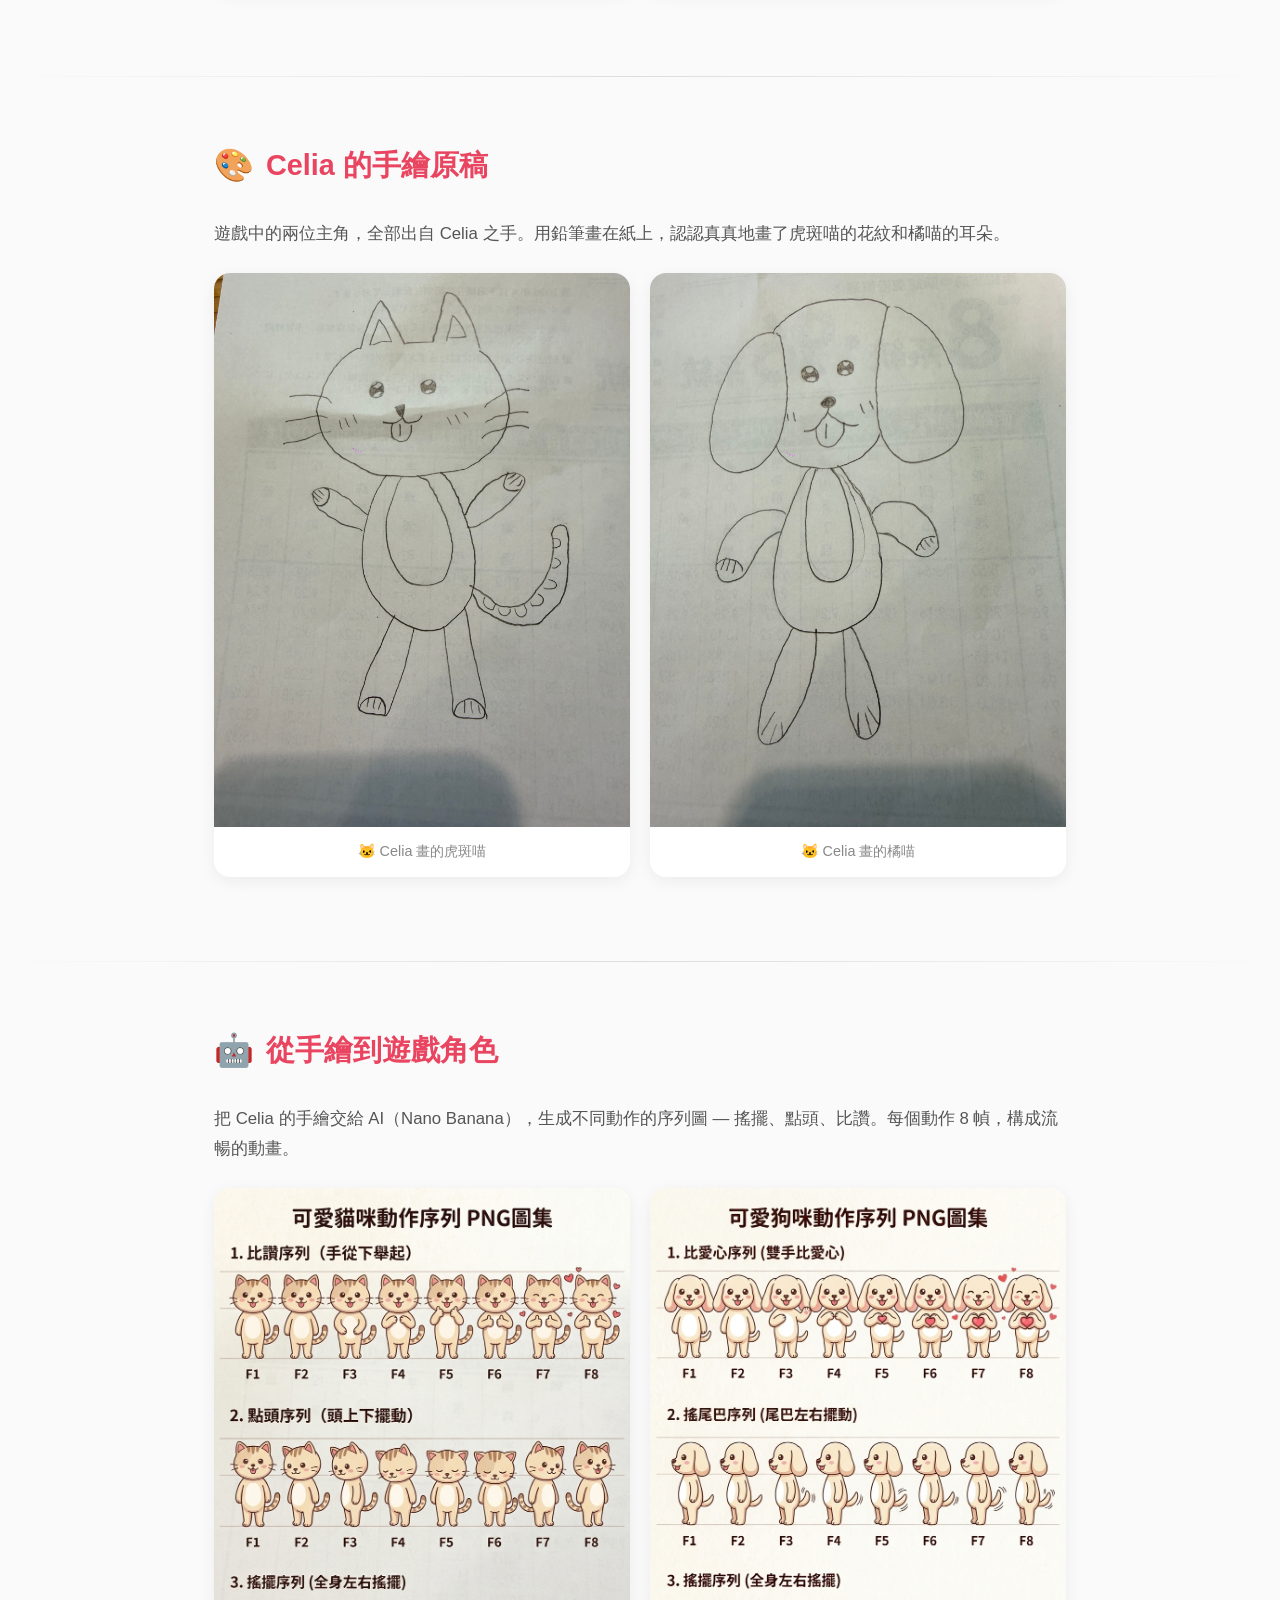
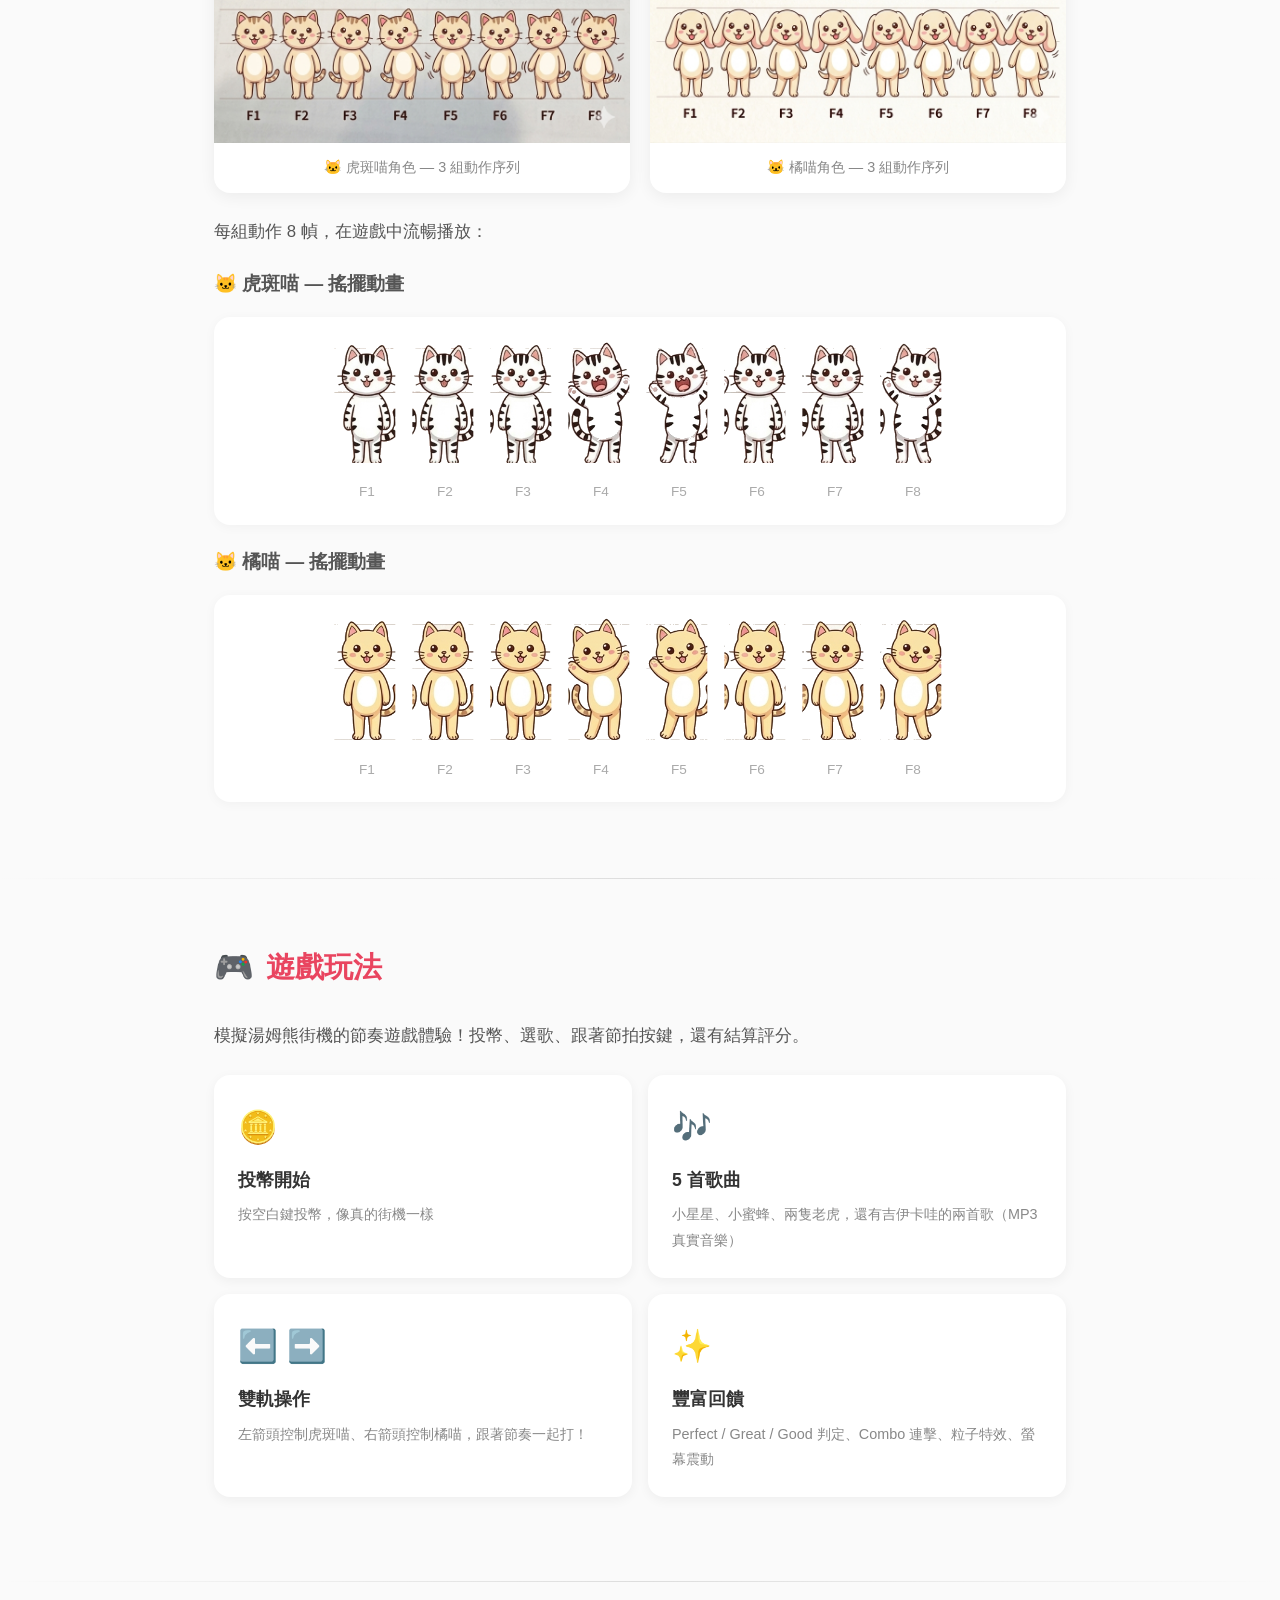
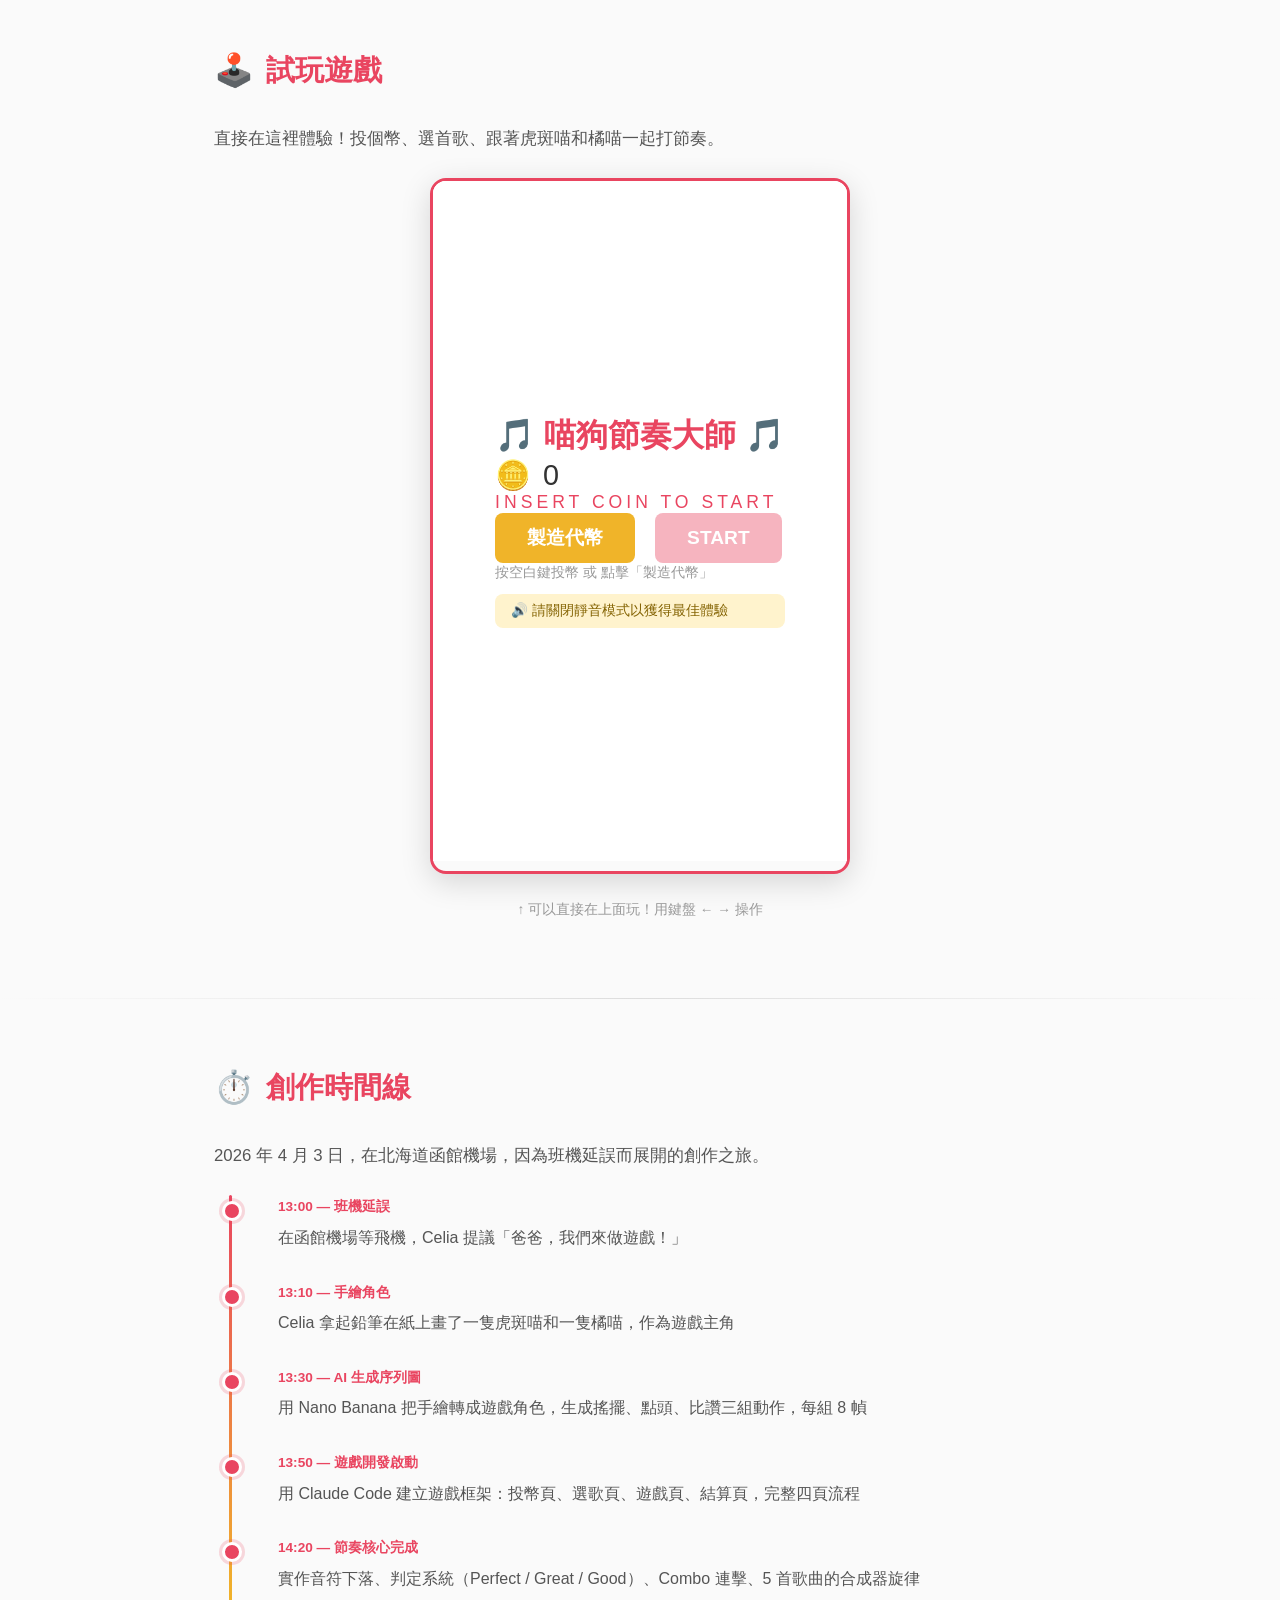
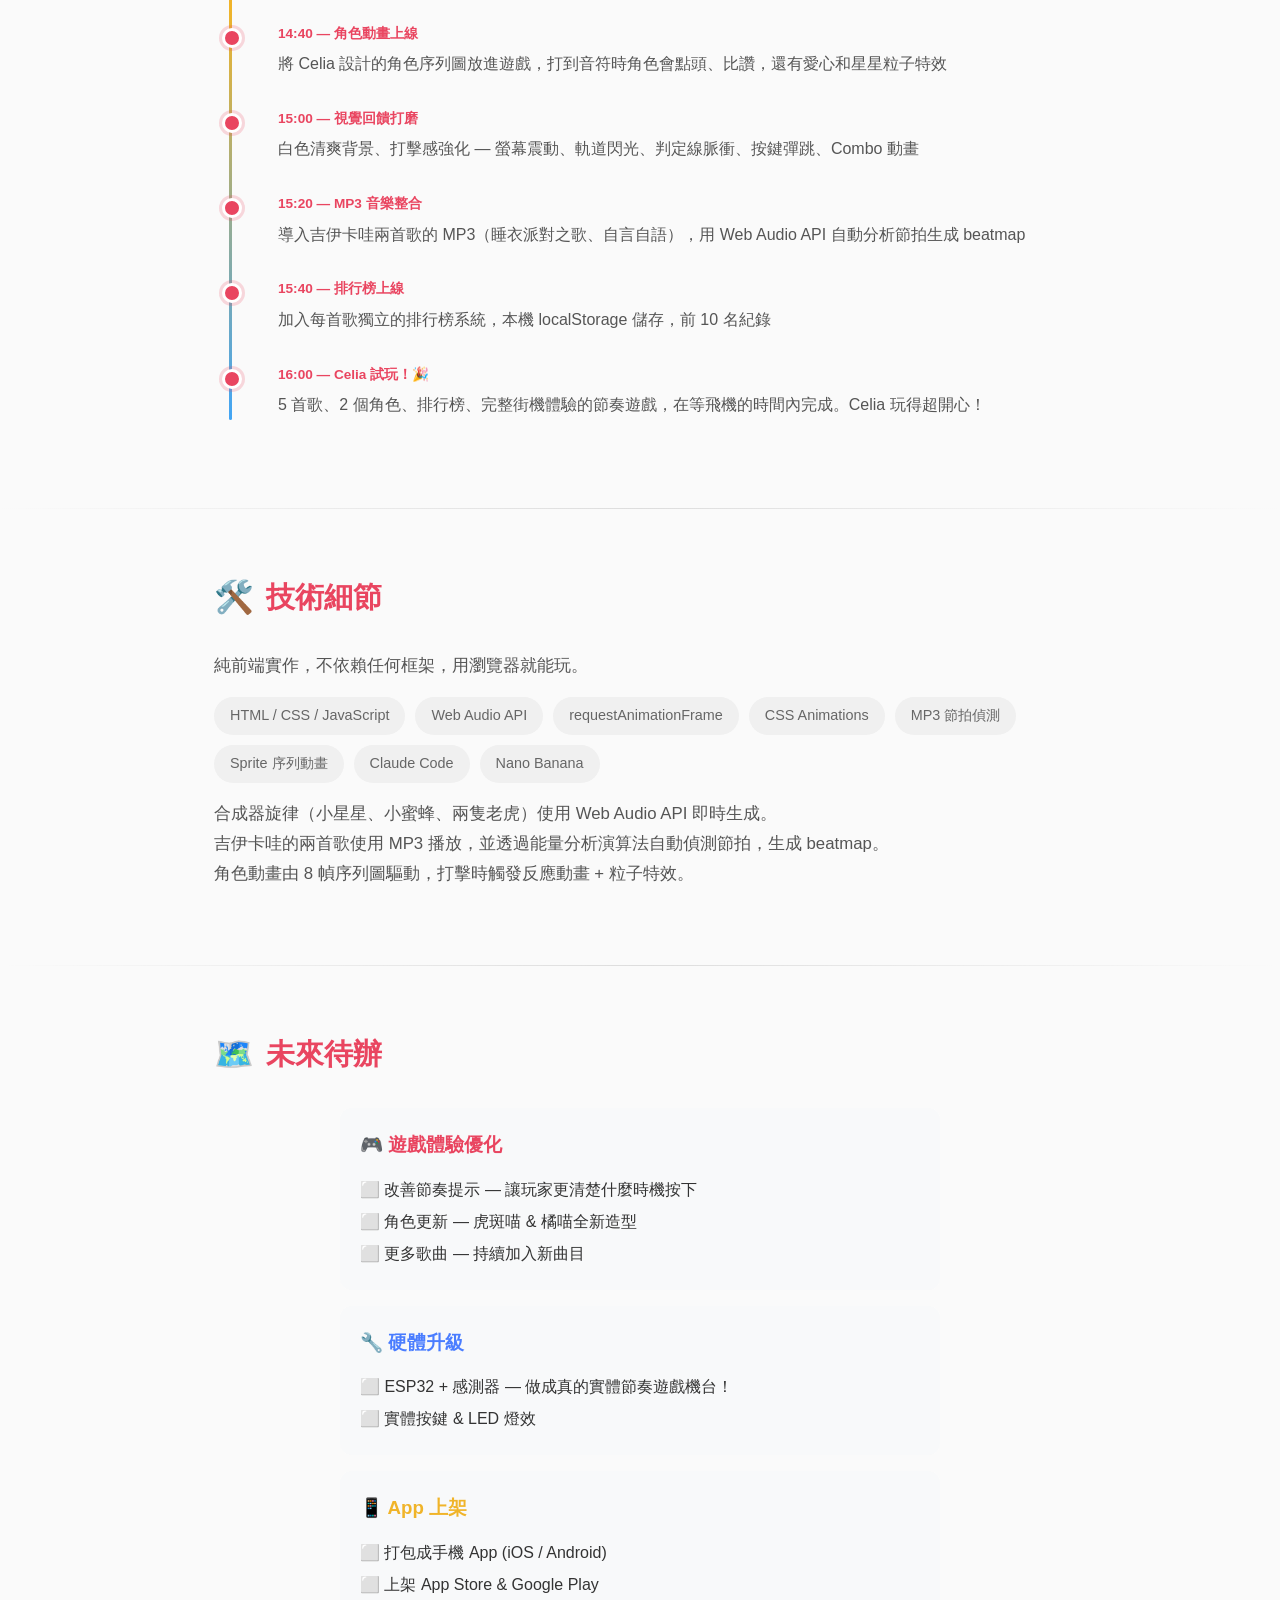
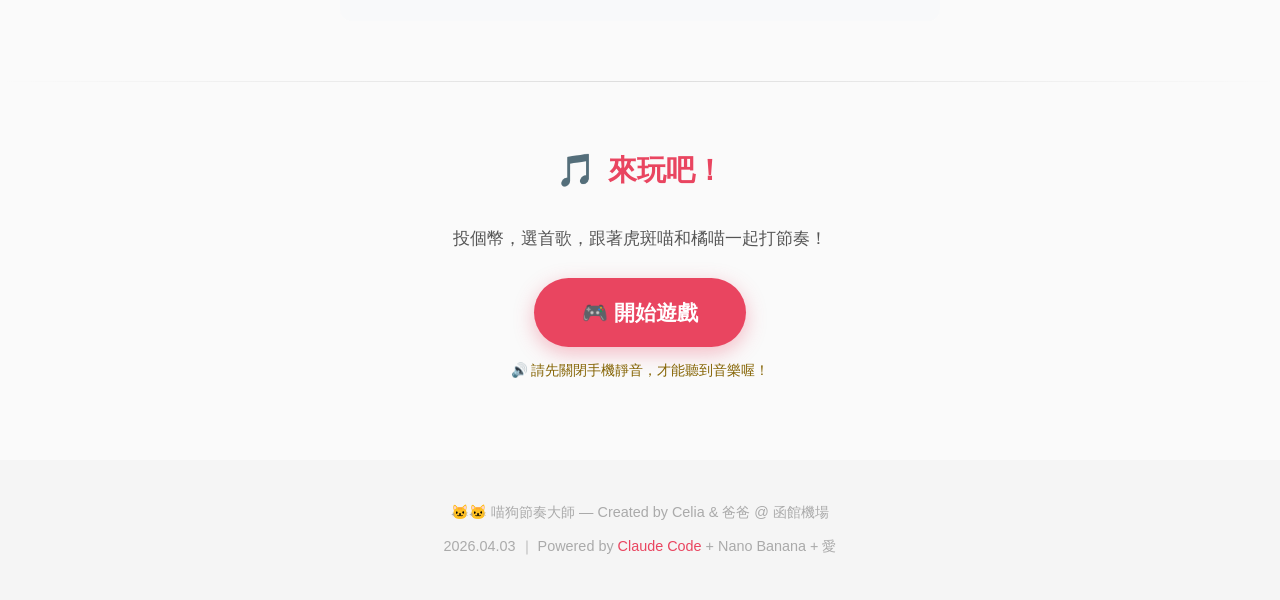
==== commit ffe591e2: "Update characters to 虎斑喵/橘喵, add roadmap, favicon, embed game - Rename characters: 喵→虎斑喵, 狗→橘喵 (both" ====
--- a/index.html
+++ b/index.html
@@ -4,6 +4,7 @@
   <meta charset="UTF-8">
   <meta name="viewport" content="width=device-width, initial-scale=1.0">
   <title>喵狗節奏大師 — 創作紀錄</title>
+  <link rel="icon" href="data:image/svg+xml,<svg xmlns='http://www.w3.org/2000/svg' viewBox='0 0 100 100'><text y='.9em' font-size='90'>🎵</text></svg>">
   <style>
     * { margin: 0; padding: 0; box-sizing: border-box; }
 
@@ -314,7 +315,7 @@
       Celia 最近迷上了吉伊卡哇（ちいかわ），走到哪唱到哪。她也很愛玩湯姆熊那種節奏遊戲機台。<br><br>
       「爸爸，我們來做一個節奏遊戲好不好？」<br><br>
       於是，一張紙、一支筆、一台筆電，父女倆的即興創作就這樣開始了。<br>
-      Celia 負責畫角色 — 一隻貓和一隻狗；爸爸負責用 AI 把手繪變成遊戲角色，再用 Claude Code 寫出整個遊戲。<br><br>
+      Celia 負責畫角色 — 一隻虎斑喵和一隻橘喵；爸爸負責用 AI 把手繪變成遊戲角色，再用 Claude Code 寫出整個遊戲。<br><br>
       不到一個下午，一款有投幣、選歌、打節拍、放 MP3 真實音樂的完整節奏遊戲就誕生了。
     </div>
 
@@ -335,15 +336,15 @@
   <!-- Celia 的手繪 -->
   <div class="section">
     <h2><span class="emoji">🎨</span> Celia 的手繪原稿</h2>
-    <p>遊戲中的兩位主角，全部出自 Celia 之手。用鉛筆畫在紙上，認認真真地畫了貓咪的鬍鬚和小狗的耳朵。</p>
+    <p>遊戲中的兩位主角，全部出自 Celia 之手。用鉛筆畫在紙上，認認真真地畫了虎斑喵的花紋和橘喵的耳朵。</p>
     <div class="img-grid">
       <div class="img-card">
-        <img src="IMG_2573.jpg" alt="Celia 手繪的貓咪">
-        <div class="caption">🐱 Celia 畫的貓咪</div>
+        <img src="IMG_2573.jpg" alt="Celia 手繪的虎斑喵">
+        <div class="caption">🐱 Celia 畫的虎斑喵</div>
       </div>
       <div class="img-card">
-        <img src="IMG_2574.jpg" alt="Celia 手繪的小狗">
-        <div class="caption">🐶 Celia 畫的小狗</div>
+        <img src="IMG_2574.jpg" alt="Celia 手繪的橘喵">
+        <div class="caption">🐱 Celia 畫的橘喵</div>
       </div>
     </div>
   </div>
@@ -357,18 +358,18 @@
 
     <div class="img-grid">
       <div class="img-card">
-        <img src="IMG_2579.PNG" alt="貓咪 A 動作序列圖">
-        <div class="caption">🐱 貓咪角色 — 3 組動作序列</div>
+        <img src="IMG_2579.PNG" alt="虎斑喵動作序列圖">
+        <div class="caption">🐱 虎斑喵角色 — 3 組動作序列</div>
       </div>
       <div class="img-card">
-        <img src="IMG_2576.PNG" alt="狗狗動作序列圖">
-        <div class="caption">🐶 狗狗角色 — 3 組動作序列</div>
+        <img src="IMG_2576.PNG" alt="橘喵動作序列圖">
+        <div class="caption">🐱 橘喵角色 — 3 組動作序列</div>
       </div>
     </div>
 
     <p style="margin-top:24px;">每組動作 8 幀，在遊戲中流暢播放：</p>
 
-    <h3 style="margin:20px 0 8px; color:#555;">🐱 喵 — 搖擺動畫</h3>
+    <h3 style="margin:20px 0 8px; color:#555;">🐱 虎斑喵 — 搖擺動畫</h3>
     <div class="sprite-row">
       <div><img src="cat_A_frames/catA_sway_F01.png" alt="F1"><div class="sprite-label">F1</div></div>
       <div><img src="cat_A_frames/catA_sway_F02.png" alt="F2"><div class="sprite-label">F2</div></div>
@@ -380,7 +381,7 @@
       <div><img src="cat_A_frames/catA_sway_F08.png" alt="F8"><div class="sprite-label">F8</div></div>
     </div>
 
-    <h3 style="margin:20px 0 8px; color:#555;">🐶 狗 — 搖擺動畫</h3>
+    <h3 style="margin:20px 0 8px; color:#555;">🐱 橘喵 — 搖擺動畫</h3>
     <div class="sprite-row">
       <div><img src="cat_B_frames/catB_sway_F01.png" alt="F1"><div class="sprite-label">F1</div></div>
       <div><img src="cat_B_frames/catB_sway_F02.png" alt="F2"><div class="sprite-label">F2</div></div>
@@ -414,7 +415,7 @@
       <div class="feature-card">
         <div class="icon">⬅️ ➡️</div>
         <h3>雙軌操作</h3>
-        <p>左箭頭控制喵、右箭頭控制狗，跟著節奏一起打！</p>
+        <p>左箭頭控制虎斑喵、右箭頭控制橘喵，跟著節奏一起打！</p>
       </div>
       <div class="feature-card">
         <div class="icon">✨</div>
@@ -428,27 +429,12 @@
 
   <!-- 遊戲畫面 -->
   <div class="section">
-    <h2><span class="emoji">📸</span> 遊戲畫面</h2>
-    <p>從投幣到結算，完整的街機體驗流程。</p>
-
-    <div class="screenshot-grid">
-      <div class="screenshot-card">
-        <img src="IMG_2575.PNG" alt="角色序列圖 A">
-        <div class="label">角色動作設計 A</div>
-      </div>
-      <div class="screenshot-card">
-        <img src="IMG_2576.PNG" alt="角色序列圖 B">
-        <div class="label">角色動作設計 B</div>
-      </div>
-      <div class="screenshot-card">
-        <img src="IMG_2578.PNG" alt="角色序列圖 C">
-        <div class="label">角色動作設計 C</div>
-      </div>
-      <div class="screenshot-card">
-        <img src="IMG_2579.PNG" alt="角色序列圖 D">
-        <div class="label">角色動作設計 D</div>
-      </div>
-    </div>
+    <h2><span class="emoji">🕹️</span> 試玩遊戲</h2>
+    <p>直接在這裡體驗！投個幣、選首歌、跟著虎斑喵和橘喵一起打節奏。</p>
+    <div style="max-width: 420px; margin: 24px auto; border-radius: 16px; overflow: hidden; box-shadow: 0 8px 30px rgba(0,0,0,0.15); border: 3px solid #e94560;">
+      <iframe src="game.html" style="width: 100%; height: 680px; border: none;" allow="autoplay"></iframe>
+    </div>
+    <p style="text-align: center; margin-top: 12px; color: #999; font-size: 0.85rem;">↑ 可以直接在上面玩！用鍵盤 ← → 操作</p>
   </div>
 
   <hr class="divider">
@@ -465,7 +451,7 @@
       </div>
       <div class="timeline-item">
         <div class="time">13:10 — 手繪角色</div>
-        <div class="event">Celia 拿起鉛筆在紙上畫了一隻貓和一隻狗，作為遊戲主角</div>
+        <div class="event">Celia 拿起鉛筆在紙上畫了一隻虎斑喵和一隻橘喵，作為遊戲主角</div>
       </div>
       <div class="timeline-item">
         <div class="time">13:30 — AI 生成序列圖</div>
@@ -527,17 +513,48 @@
 
   <hr class="divider">
 
+  <!-- Roadmap -->
+  <div class="section">
+    <h2><span class="emoji">🗺️</span> 未來待辦</h2>
+    <div style="max-width: 600px; margin: 0 auto;">
+      <div style="background: #f8f9fa; border-radius: 12px; padding: 20px; margin-bottom: 16px;">
+        <h3 style="margin-bottom: 12px; color: #e94560;">🎮 遊戲體驗優化</h3>
+        <ul style="list-style: none; padding: 0; line-height: 2;">
+          <li>⬜ 改善節奏提示 — 讓玩家更清楚什麼時機按下</li>
+          <li>⬜ 角色更新 — 虎斑喵 & 橘喵全新造型</li>
+          <li>⬜ 更多歌曲 — 持續加入新曲目</li>
+        </ul>
+      </div>
+      <div style="background: #f8f9fa; border-radius: 12px; padding: 20px; margin-bottom: 16px;">
+        <h3 style="margin-bottom: 12px; color: #4a7dff;">🔧 硬體升級</h3>
+        <ul style="list-style: none; padding: 0; line-height: 2;">
+          <li>⬜ ESP32 + 感測器 — 做成真的實體節奏遊戲機台！</li>
+          <li>⬜ 實體按鍵 & LED 燈效</li>
+        </ul>
+      </div>
+      <div style="background: #f8f9fa; border-radius: 12px; padding: 20px;">
+        <h3 style="margin-bottom: 12px; color: #f0b429;">📱 App 上架</h3>
+        <ul style="list-style: none; padding: 0; line-height: 2;">
+          <li>⬜ 打包成手機 App (iOS / Android)</li>
+          <li>⬜ 上架 App Store & Google Play</li>
+        </ul>
+      </div>
+    </div>
+  </div>
+
+  <hr class="divider">
+
   <!-- CTA -->
   <div class="section" style="text-align: center; padding: 60px 24px;">
     <h2 style="justify-content: center;"><span class="emoji">🎵</span> 來玩吧！</h2>
-    <p style="margin-bottom: 24px;">投個幣，選首歌，跟著喵和狗一起打節奏！</p>
+    <p style="margin-bottom: 24px;">投個幣，選首歌，跟著虎斑喵和橘喵一起打節奏！</p>
     <a href="game.html" class="play-btn" style="display:inline-block; padding:16px 48px; background:#e94560; color:#fff; font-size:1.3rem; font-weight:bold; border-radius:50px; text-decoration:none; box-shadow:0 6px 20px rgba(233,69,96,0.35);">🎮 開始遊戲</a>
     <p style="margin-top: 12px; color: #856404; font-size: 0.85rem;">🔊 請先關閉手機靜音，才能聽到音樂喔！</p>
   </div>
 
   <!-- Footer -->
   <div class="footer">
-    <p>🐱🐶 喵狗節奏大師 — Created by Celia & 爸爸 @ 函館機場</p>
+    <p>🐱🐱 喵狗節奏大師 — Created by Celia & 爸爸 @ 函館機場</p>
     <p style="margin-top: 8px;">2026.04.03 ｜ Powered by <a href="#">Claude Code</a> + Nano Banana + 愛</p>
   </div>
 
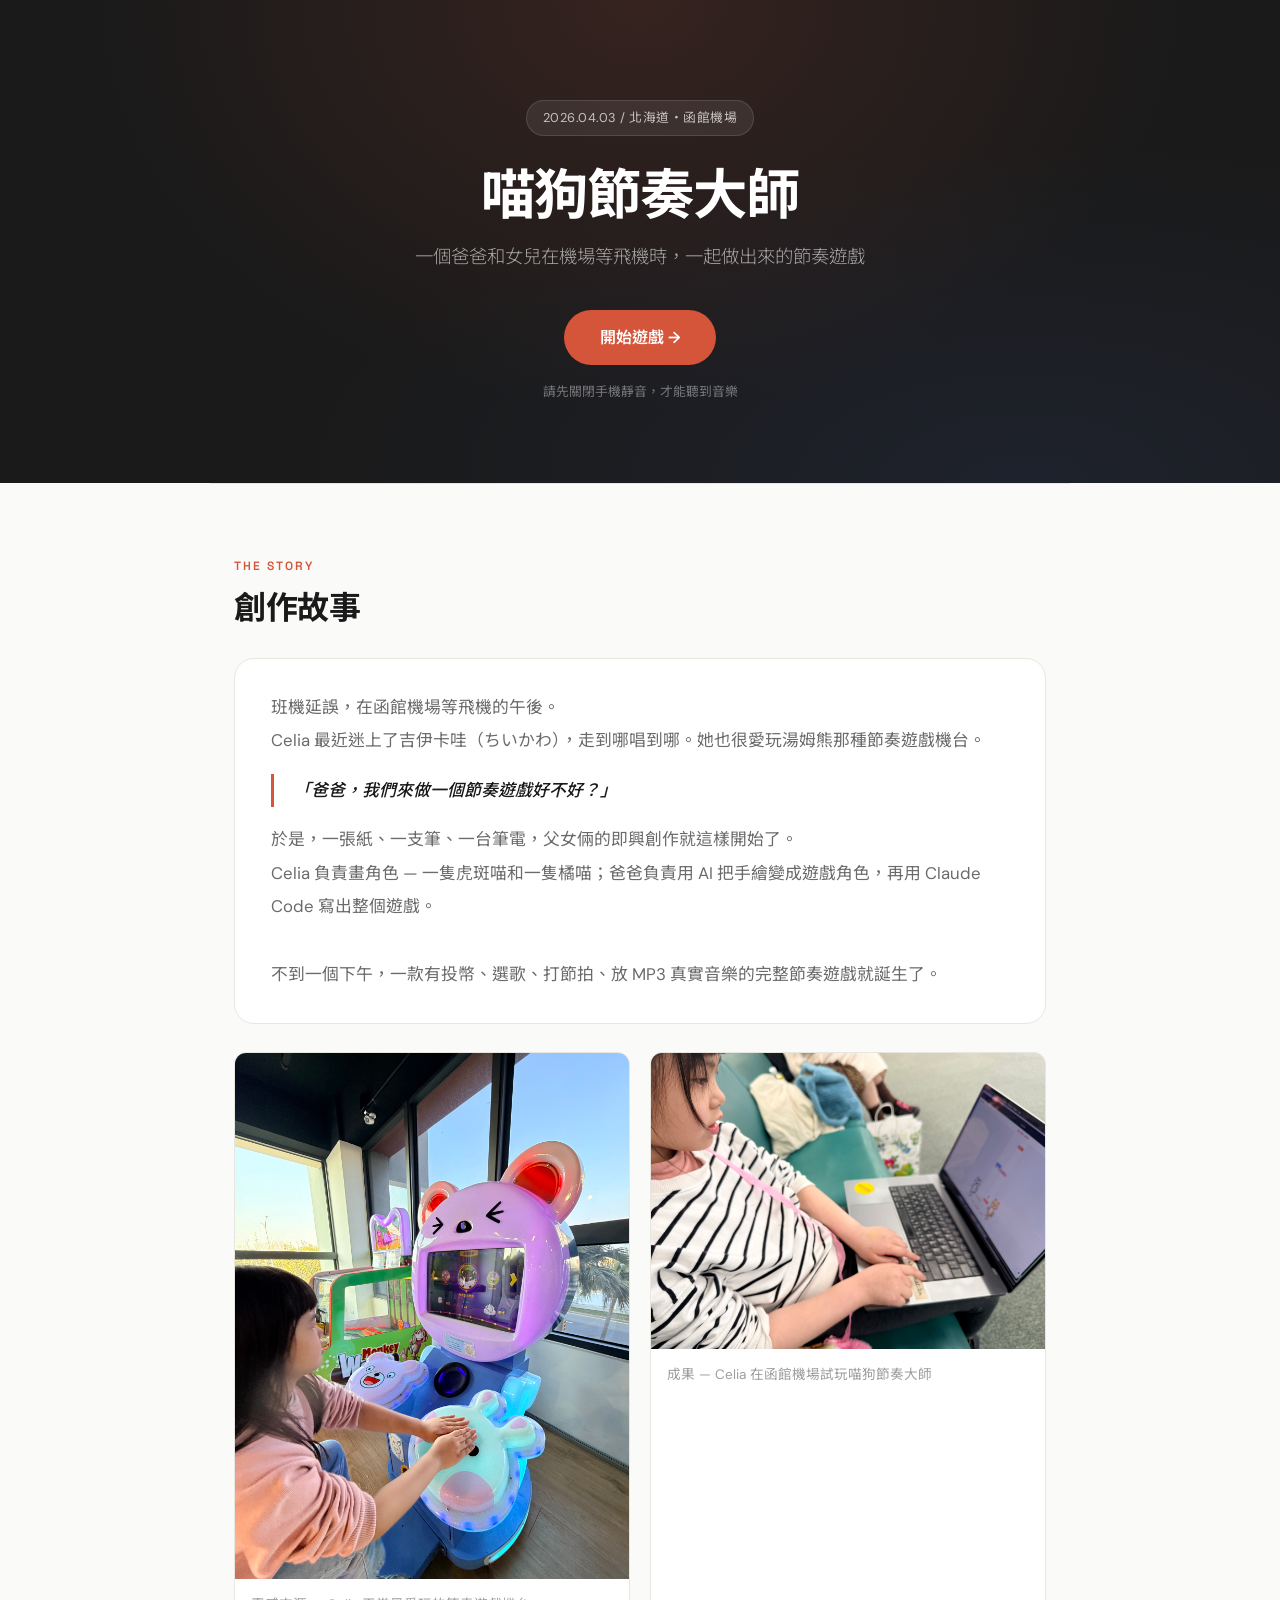
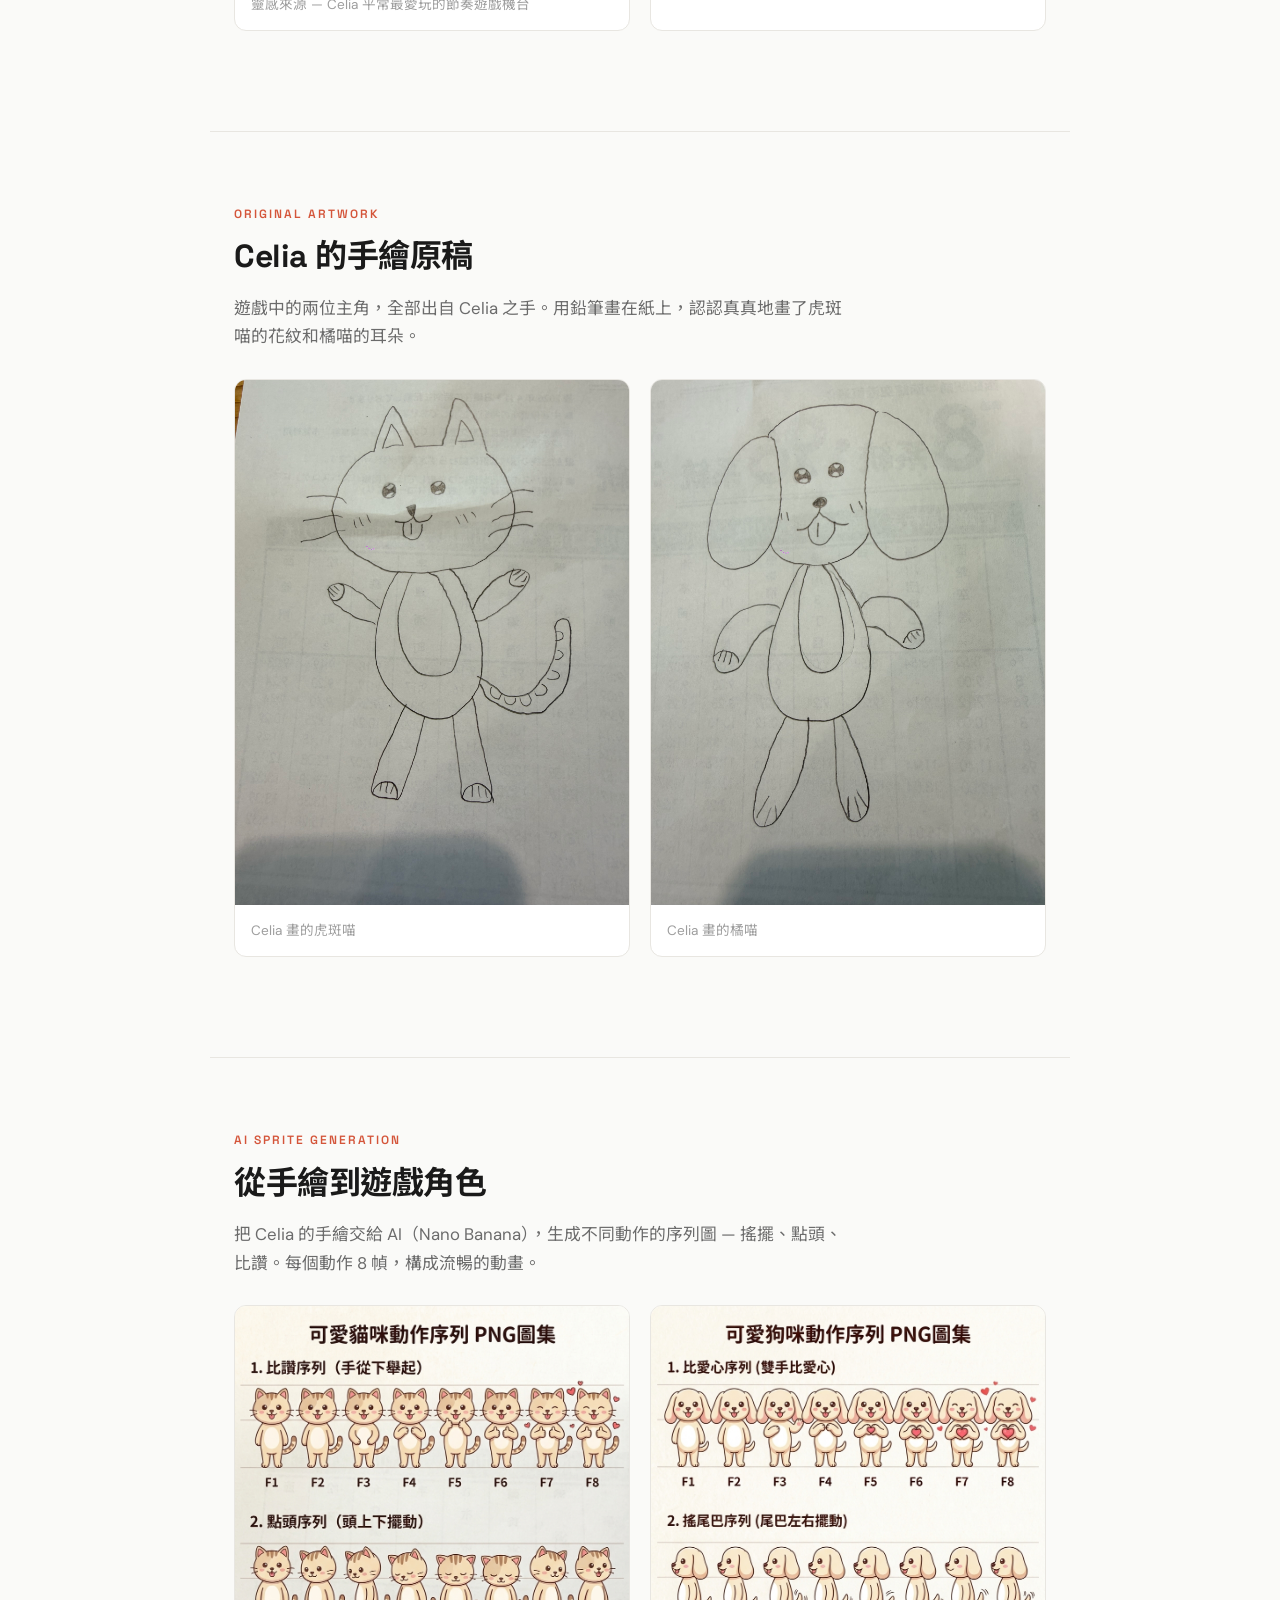
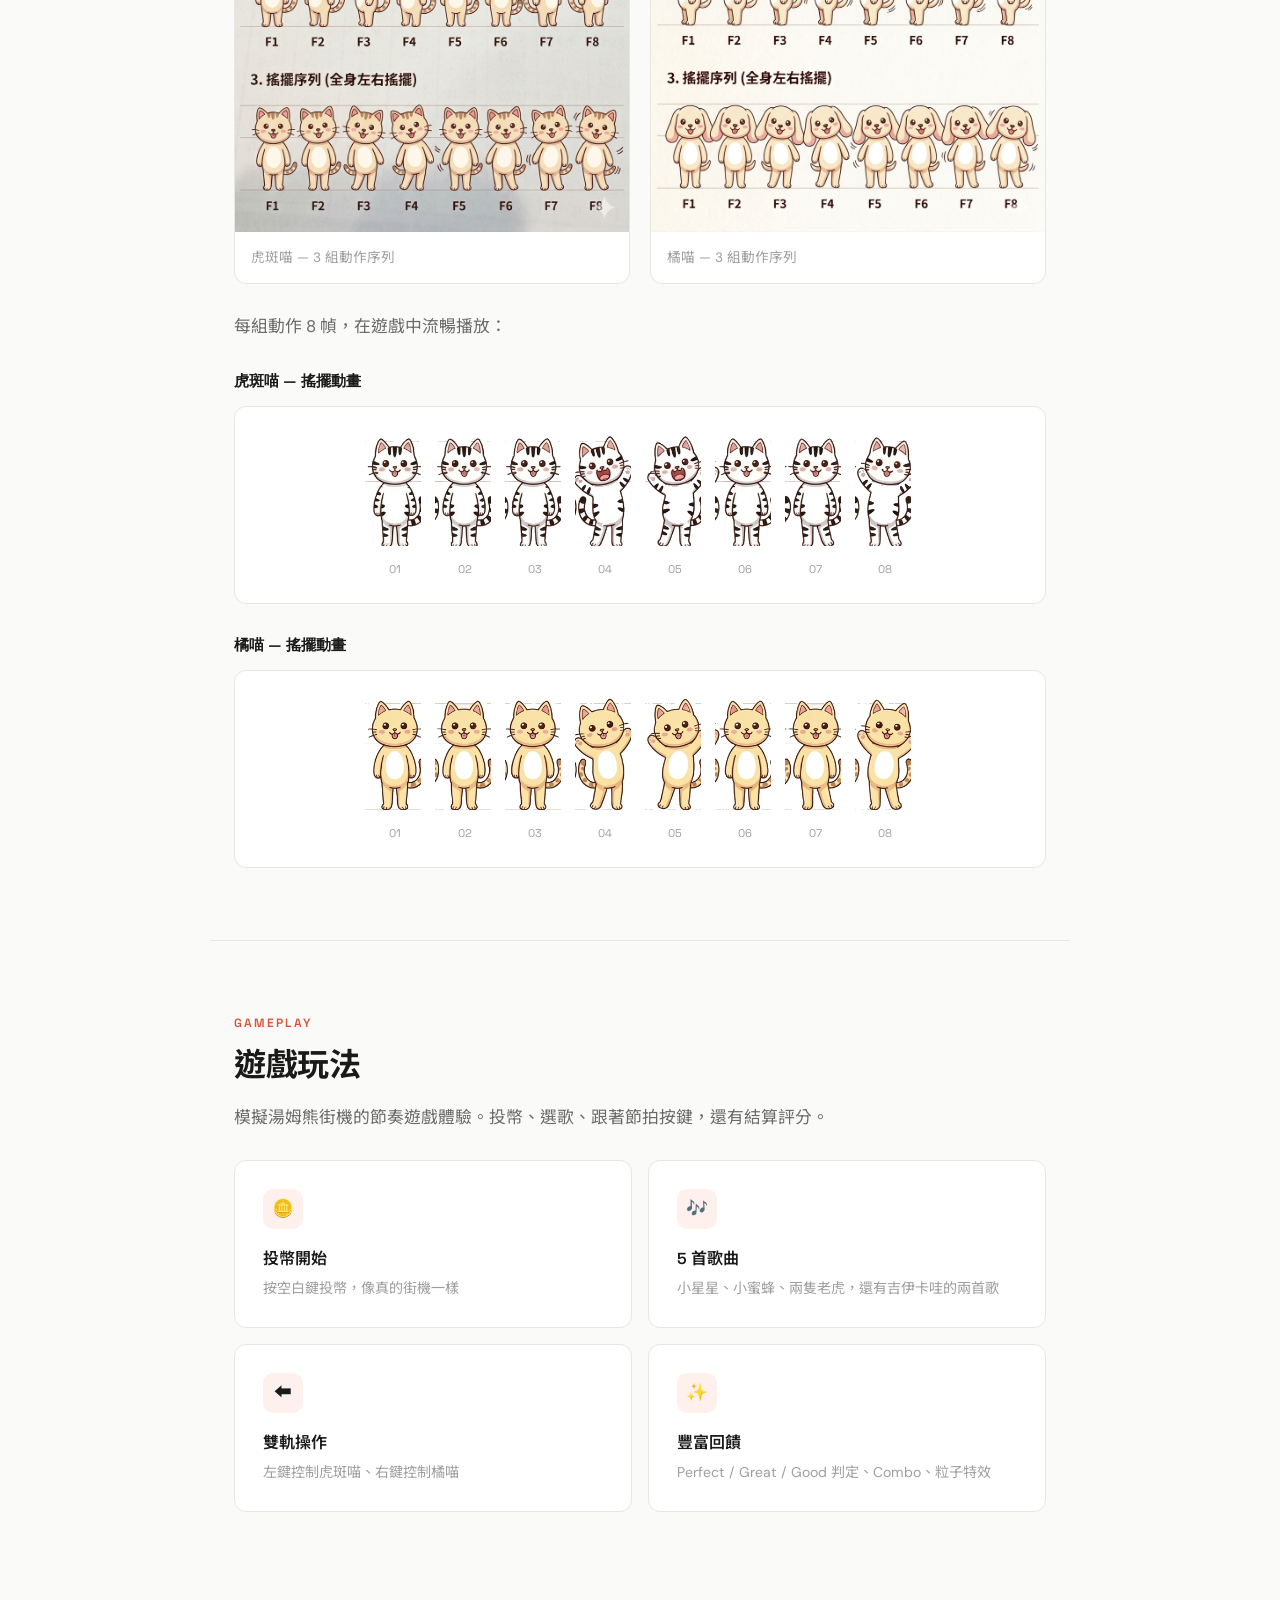
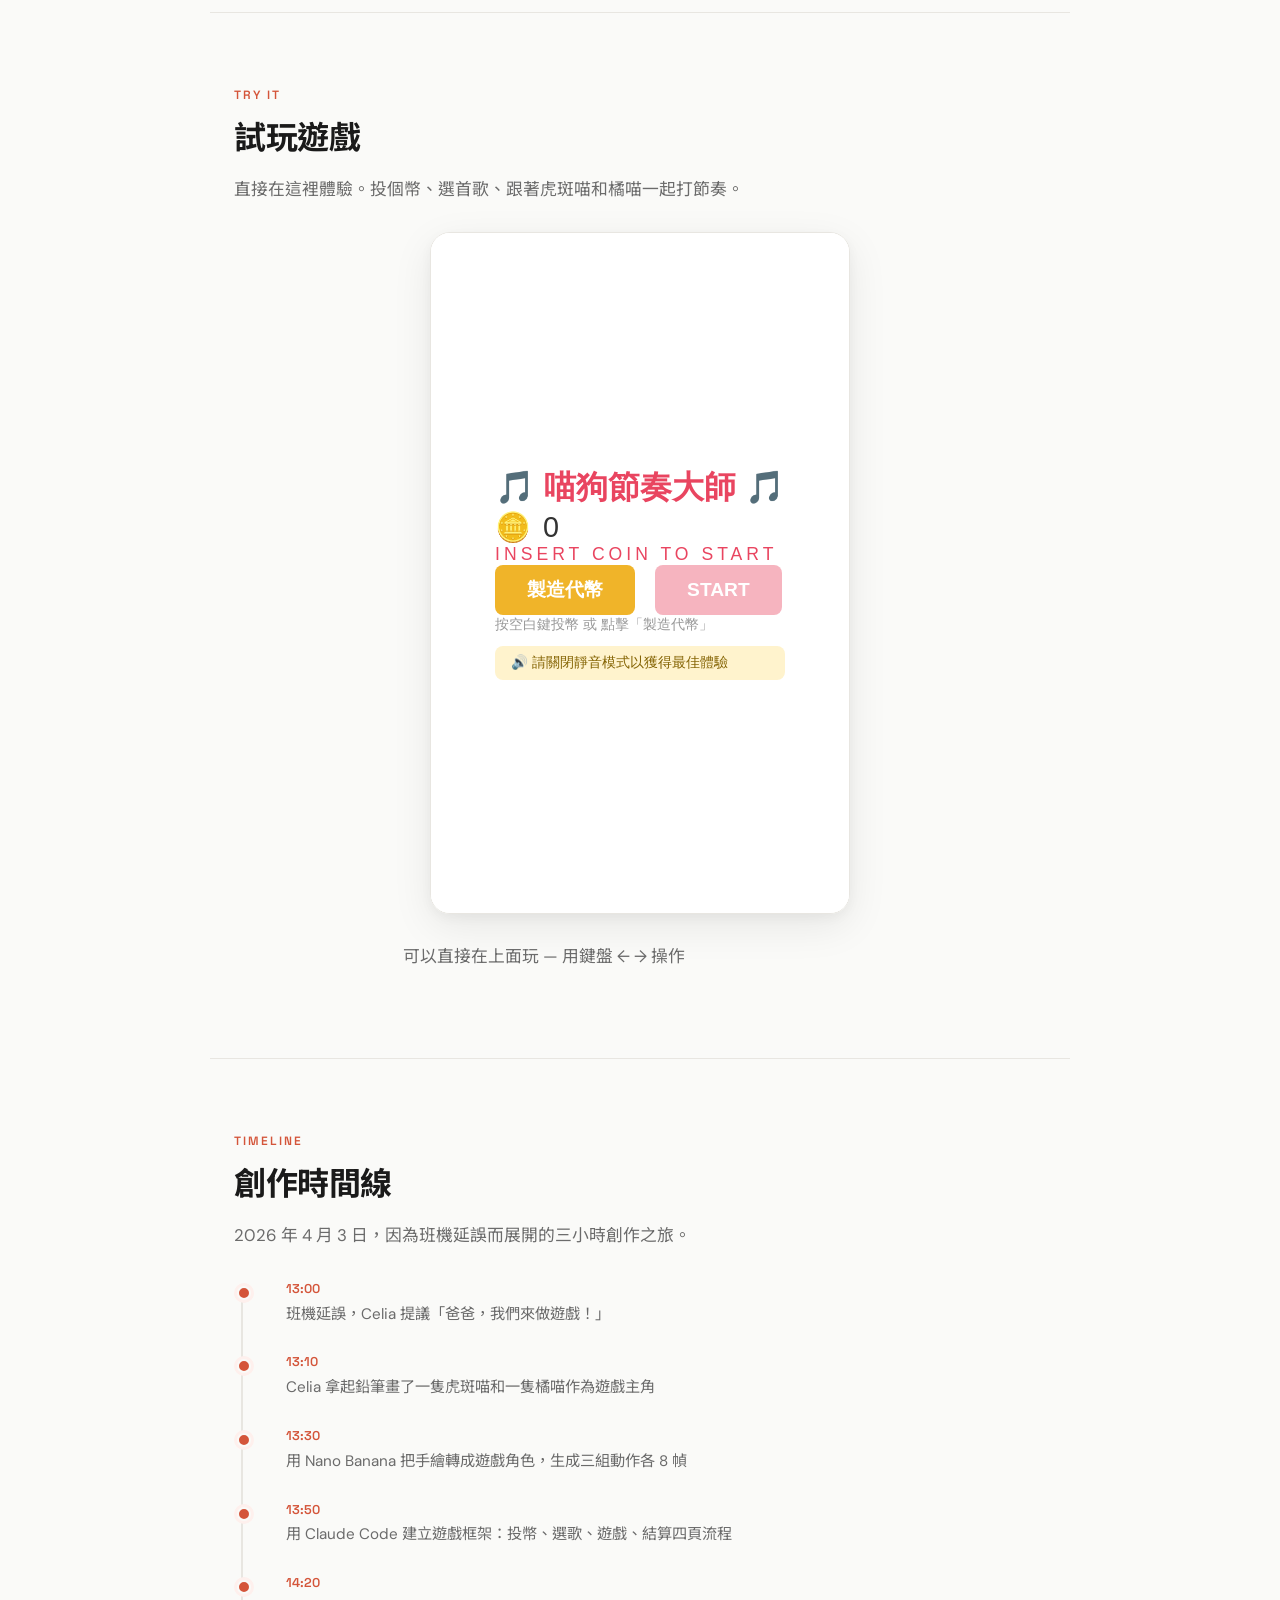
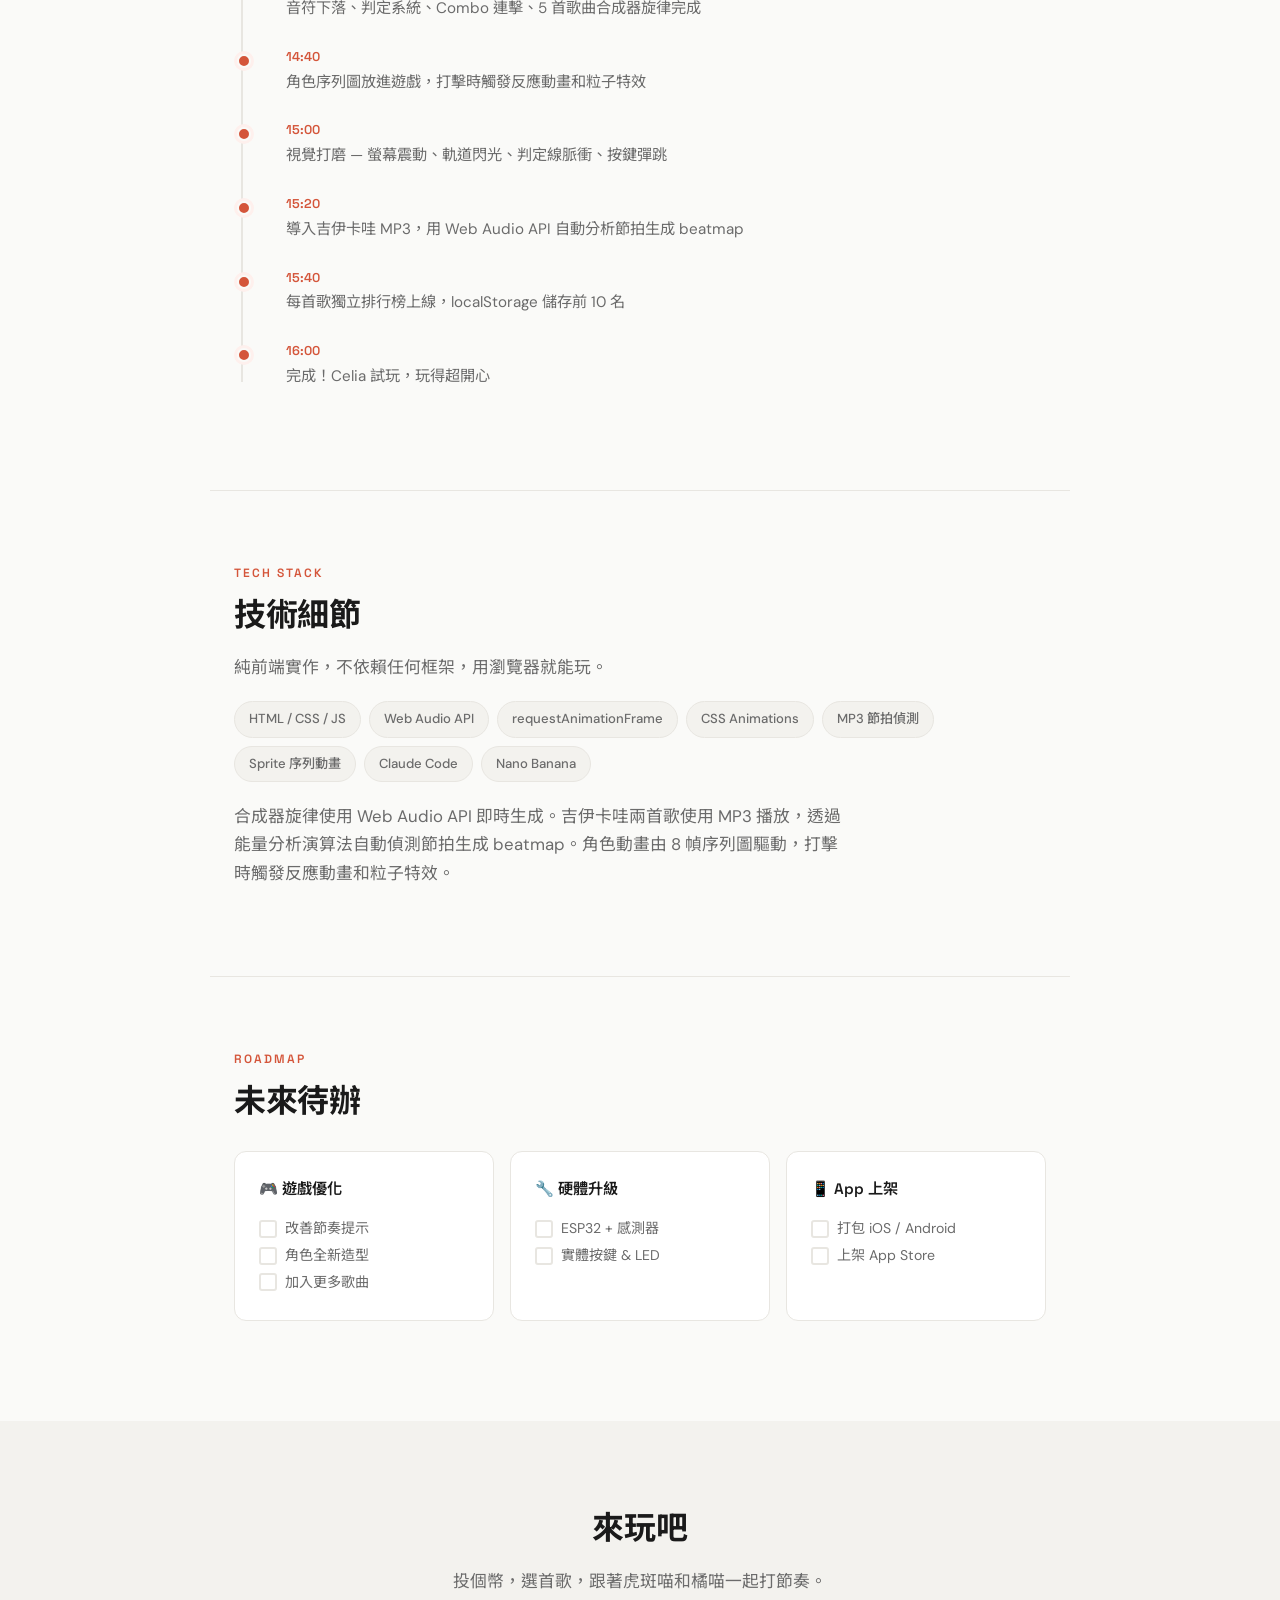
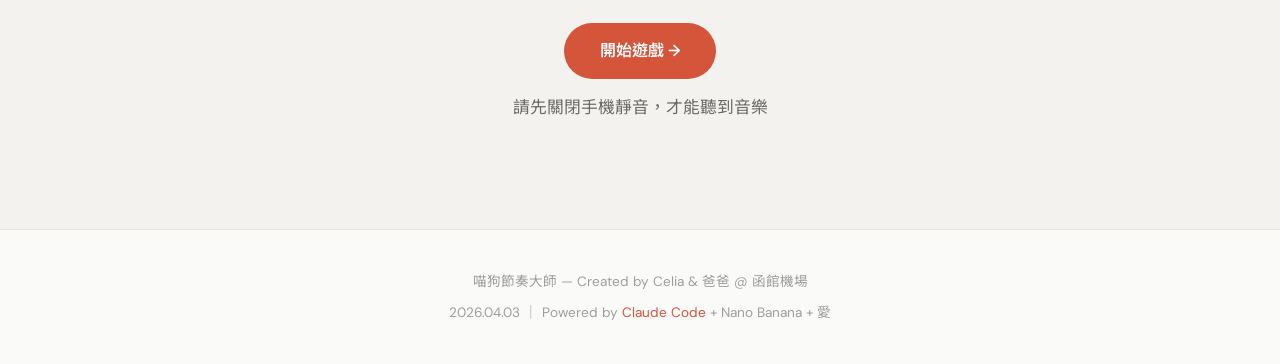
==== commit 789fe7d9: "Redesign index.html with professional UI style - DM Sans + Space Grotesk fonts (Google Fonts) - Dark" ====
--- a/index.html
+++ b/index.html
@@ -5,290 +5,402 @@
   <meta name="viewport" content="width=device-width, initial-scale=1.0">
   <title>喵狗節奏大師 — 創作紀錄</title>
   <link rel="icon" href="data:image/svg+xml,<svg xmlns='http://www.w3.org/2000/svg' viewBox='0 0 100 100'><text y='.9em' font-size='90'>🎵</text></svg>">
+  <link rel="preconnect" href="https://fonts.googleapis.com">
+  <link rel="preconnect" href="https://fonts.gstatic.com" crossorigin>
+  <link href="https://fonts.googleapis.com/css2?family=DM+Sans:ital,opsz,wght@0,9..40,300..700;1,9..40,300..700&family=Space+Grotesk:wght@400;500;600;700&family=Noto+Sans+TC:wght@300;400;500;700&display=swap" rel="stylesheet">
   <style>
+    :root {
+      --bg: #fafaf8;
+      --bg-alt: #f3f2ee;
+      --text: #1a1a1a;
+      --text-secondary: #6b6b6b;
+      --text-muted: #9e9e9e;
+      --accent: #d4553a;
+      --accent-light: #fef0ed;
+      --accent-hover: #c04430;
+      --border: #e8e6e1;
+      --card: #ffffff;
+      --shadow-sm: 0 1px 3px rgba(0,0,0,0.04), 0 1px 2px rgba(0,0,0,0.06);
+      --shadow-md: 0 4px 12px rgba(0,0,0,0.06), 0 2px 4px rgba(0,0,0,0.04);
+      --shadow-lg: 0 12px 40px rgba(0,0,0,0.08), 0 4px 12px rgba(0,0,0,0.04);
+      --radius: 12px;
+      --radius-lg: 20px;
+    }
+
     * { margin: 0; padding: 0; box-sizing: border-box; }
 
     body {
-      font-family: 'Segoe UI', 'Noto Sans TC', 'PingFang TC', sans-serif;
-      background: #fafafa;
-      color: #333;
-      line-height: 1.8;
+      font-family: 'DM Sans', 'Noto Sans TC', sans-serif;
+      background: var(--bg);
+      color: var(--text);
+      line-height: 1.7;
+      -webkit-font-smoothing: antialiased;
+      -moz-osx-font-smoothing: grayscale;
     }
 
     /* Hero */
     .hero {
-      background: linear-gradient(135deg, #ffe0e6 0%, #fff5e6 50%, #e0f0ff 100%);
+      background: #1a1a1a;
+      color: #fff;
       text-align: center;
-      padding: 80px 20px 60px;
+      padding: 100px 24px 80px;
       position: relative;
       overflow: hidden;
     }
     .hero::before {
       content: '';
       position: absolute;
-      top: -50%; left: -50%;
-      width: 200%; height: 200%;
-      background: radial-gradient(circle at 30% 40%, rgba(233,69,96,0.06) 0%, transparent 50%),
-                  radial-gradient(circle at 70% 60%, rgba(66,165,245,0.06) 0%, transparent 50%);
-      animation: float 20s ease-in-out infinite;
-    }
-    @keyframes float {
-      0%, 100% { transform: translateY(0); }
-      50% { transform: translateY(-30px); }
-    }
-    .hero-content { position: relative; z-index: 1; }
+      inset: 0;
+      background: radial-gradient(ellipse at 50% 0%, rgba(212,85,58,0.15) 0%, transparent 60%),
+                  radial-gradient(ellipse at 80% 100%, rgba(74,125,255,0.08) 0%, transparent 50%);
+    }
+    .hero-content { position: relative; z-index: 1; max-width: 640px; margin: 0 auto; }
+    .hero-badge {
+      display: inline-block;
+      padding: 6px 16px;
+      background: rgba(255,255,255,0.08);
+      border: 1px solid rgba(255,255,255,0.12);
+      border-radius: 100px;
+      font-size: 0.8rem;
+      color: rgba(255,255,255,0.7);
+      margin-bottom: 28px;
+      letter-spacing: 0.5px;
+    }
     .hero h1 {
-      font-size: 3.2rem;
-      color: #e94560;
+      font-family: 'Space Grotesk', 'Noto Sans TC', sans-serif;
+      font-size: 3.4rem;
+      font-weight: 700;
+      line-height: 1.15;
+      margin-bottom: 16px;
+      letter-spacing: -1px;
+    }
+    .hero .subtitle {
+      font-size: 1.15rem;
+      color: rgba(255,255,255,0.6);
+      margin-bottom: 36px;
+      font-weight: 300;
+    }
+    .btn-primary {
+      display: inline-flex;
+      align-items: center;
+      gap: 8px;
+      padding: 14px 36px;
+      background: var(--accent);
+      color: #fff;
+      font-size: 1rem;
+      font-weight: 600;
+      border-radius: 100px;
+      text-decoration: none;
+      transition: all 0.2s ease;
+      border: none;
+      cursor: pointer;
+    }
+    .btn-primary:hover {
+      background: var(--accent-hover);
+      transform: translateY(-1px);
+      box-shadow: 0 8px 24px rgba(212,85,58,0.3);
+    }
+    .hero-hint {
+      margin-top: 16px;
+      font-size: 0.8rem;
+      color: rgba(255,255,255,0.4);
+    }
+
+    /* Section */
+    .section {
+      max-width: 860px;
+      margin: 0 auto;
+      padding: 72px 24px;
+    }
+    .section-label {
+      font-family: 'Space Grotesk', sans-serif;
+      font-size: 0.75rem;
+      font-weight: 600;
+      text-transform: uppercase;
+      letter-spacing: 2px;
+      color: var(--accent);
       margin-bottom: 12px;
-      text-shadow: 0 2px 10px rgba(233,69,96,0.15);
-    }
-    .hero .subtitle {
-      font-size: 1.3rem;
-      color: #888;
-      margin-bottom: 8px;
-    }
-    .hero .location {
-      font-size: 1rem;
-      color: #aaa;
-      margin-bottom: 32px;
-    }
-    .hero .play-btn {
-      display: inline-block;
-      padding: 16px 48px;
-      background: #e94560;
-      color: #fff;
-      font-size: 1.3rem;
-      font-weight: bold;
-      border-radius: 50px;
-      text-decoration: none;
-      box-shadow: 0 6px 20px rgba(233,69,96,0.35);
-      transition: transform 0.2s, box-shadow 0.2s;
-    }
-    .play-btn:hover {
-      transform: translateY(-2px) scale(1.03);
-      box-shadow: 0 8px 28px rgba(233,69,96,0.45);
-    }
-
-    /* Sections */
-    .section {
-      max-width: 900px;
+    }
+    .section h2 {
+      font-family: 'Space Grotesk', 'Noto Sans TC', sans-serif;
+      font-size: 2rem;
+      font-weight: 700;
+      color: var(--text);
+      margin-bottom: 16px;
+      letter-spacing: -0.5px;
+      line-height: 1.3;
+    }
+    .section > p {
+      font-size: 1.05rem;
+      color: var(--text-secondary);
+      margin-bottom: 16px;
+      max-width: 620px;
+    }
+
+    /* Divider */
+    .divider {
+      border: none;
+      height: 1px;
+      background: var(--border);
+      max-width: 860px;
       margin: 0 auto;
-      padding: 60px 24px;
-    }
-    .section h2 {
-      font-size: 1.8rem;
-      color: #e94560;
-      margin-bottom: 24px;
-      display: flex;
-      align-items: center;
-      gap: 12px;
-    }
-    .section h2 .emoji { font-size: 2rem; }
-    .section p {
+    }
+
+    /* Story block */
+    .story-block {
+      background: var(--card);
+      border: 1px solid var(--border);
+      border-radius: var(--radius-lg);
+      padding: 32px 36px;
+      margin: 28px 0;
       font-size: 1.05rem;
-      color: #555;
-      margin-bottom: 16px;
-    }
-
-    /* Story */
-    .story-highlight {
-      background: linear-gradient(135deg, #fff5f7, #fff9f0);
-      border-left: 4px solid #e94560;
-      padding: 24px 28px;
-      border-radius: 0 16px 16px 0;
-      margin: 24px 0;
-      font-size: 1.1rem;
-      color: #444;
-    }
-
-    /* Image Grid */
+      color: var(--text-secondary);
+      line-height: 2;
+    }
+    .story-block .quote {
+      display: block;
+      margin: 16px 0;
+      padding-left: 20px;
+      border-left: 3px solid var(--accent);
+      color: var(--text);
+      font-weight: 500;
+      font-style: italic;
+    }
+
+    /* Image grid */
     .img-grid {
       display: grid;
       grid-template-columns: 1fr 1fr;
       gap: 20px;
-      margin: 24px 0;
-    }
-    .img-grid.three-col {
-      grid-template-columns: 1fr 1fr 1fr;
+      margin: 28px 0;
     }
     .img-card {
-      background: #fff;
-      border-radius: 16px;
+      background: var(--card);
+      border: 1px solid var(--border);
+      border-radius: var(--radius);
       overflow: hidden;
-      box-shadow: 0 4px 16px rgba(0,0,0,0.06);
-      transition: transform 0.2s;
-    }
-    .img-card:hover { transform: translateY(-4px); }
-    .img-card img {
-      width: 100%;
-      display: block;
-    }
+      transition: transform 0.2s ease, box-shadow 0.2s ease;
+    }
+    .img-card:hover {
+      transform: translateY(-3px);
+      box-shadow: var(--shadow-md);
+    }
+    .img-card img { width: 100%; display: block; }
     .img-card .caption {
-      padding: 12px 16px;
-      font-size: 0.9rem;
-      color: #888;
-      text-align: center;
-      font-weight: 500;
-    }
-    .img-card.wide {
-      grid-column: span 2;
-    }
-    .img-card.full {
-      grid-column: 1 / -1;
-    }
-
-    /* Sprite Showcase */
+      padding: 14px 16px;
+      font-size: 0.85rem;
+      color: var(--text-muted);
+    }
+
+    /* Sprite showcase */
+    .sprite-section-title {
+      font-family: 'Space Grotesk', sans-serif;
+      font-size: 0.95rem;
+      font-weight: 600;
+      color: var(--text);
+      margin: 28px 0 12px;
+    }
     .sprite-row {
       display: flex;
-      gap: 8px;
+      gap: 6px;
       justify-content: center;
       align-items: flex-end;
       flex-wrap: wrap;
-      margin: 16px 0;
-      padding: 20px;
-      background: #fff;
-      border-radius: 16px;
-      box-shadow: 0 2px 12px rgba(0,0,0,0.04);
-    }
-    .sprite-row img {
-      width: 70px;
-      height: auto;
-      image-rendering: auto;
-    }
+      padding: 24px;
+      background: var(--card);
+      border: 1px solid var(--border);
+      border-radius: var(--radius);
+    }
+    .sprite-row img { width: 64px; height: auto; }
     .sprite-label {
       text-align: center;
-      font-size: 0.85rem;
-      color: #aaa;
-      margin-top: 8px;
+      font-size: 0.7rem;
+      color: var(--text-muted);
+      margin-top: 6px;
+      font-family: 'Space Grotesk', monospace;
+    }
+
+    /* Features */
+    .features-grid {
+      display: grid;
+      grid-template-columns: 1fr 1fr;
+      gap: 16px;
+      margin: 28px 0;
+    }
+    .feature-card {
+      background: var(--card);
+      border: 1px solid var(--border);
+      border-radius: var(--radius);
+      padding: 28px;
+      transition: box-shadow 0.2s ease;
+    }
+    .feature-card:hover { box-shadow: var(--shadow-md); }
+    .feature-icon {
+      width: 40px;
+      height: 40px;
+      border-radius: 10px;
+      background: var(--accent-light);
+      display: flex;
+      align-items: center;
+      justify-content: center;
+      font-size: 1.1rem;
+      margin-bottom: 16px;
+    }
+    .feature-card h3 {
+      font-family: 'Space Grotesk', 'Noto Sans TC', sans-serif;
+      font-size: 1rem;
+      font-weight: 600;
+      color: var(--text);
+      margin-bottom: 6px;
+    }
+    .feature-card p { font-size: 0.88rem; color: var(--text-muted); margin: 0; line-height: 1.5; }
+
+    /* Game embed */
+    .game-embed {
+      max-width: 420px;
+      margin: 28px auto;
+      border-radius: var(--radius-lg);
+      overflow: hidden;
+      box-shadow: var(--shadow-lg);
+      border: 1px solid var(--border);
+    }
+    .game-embed iframe { width: 100%; height: 680px; border: none; display: block; }
+    .game-embed-hint {
+      text-align: center;
+      margin-top: 12px;
+      font-size: 0.8rem;
+      color: var(--text-muted);
     }
 
     /* Timeline */
-    .timeline {
-      position: relative;
-      padding-left: 40px;
-      margin: 24px 0;
-    }
+    .timeline { padding-left: 32px; margin: 28px 0; position: relative; }
     .timeline::before {
       content: '';
       position: absolute;
-      left: 15px;
-      top: 0;
-      bottom: 0;
-      width: 3px;
-      background: linear-gradient(to bottom, #e94560, #f0b429, #42a5f5);
-      border-radius: 3px;
+      left: 7px;
+      top: 8px;
+      bottom: 8px;
+      width: 2px;
+      background: var(--border);
     }
     .timeline-item {
       position: relative;
-      margin-bottom: 28px;
-      padding-left: 24px;
+      margin-bottom: 24px;
+      padding-left: 20px;
     }
     .timeline-item::before {
       content: '';
       position: absolute;
-      left: -32px;
-      top: 6px;
+      left: -29px;
+      top: 8px;
+      width: 10px;
+      height: 10px;
+      border-radius: 50%;
+      background: var(--accent);
+      border: 2px solid var(--bg);
+      box-shadow: 0 0 0 3px var(--accent-light);
+    }
+    .timeline-item .time {
+      font-family: 'Space Grotesk', monospace;
+      font-size: 0.8rem;
+      font-weight: 600;
+      color: var(--accent);
+      margin-bottom: 2px;
+    }
+    .timeline-item .event { font-size: 0.95rem; color: var(--text-secondary); }
+
+    /* Tech tags */
+    .tech-tags { display: flex; flex-wrap: wrap; gap: 8px; margin: 20px 0; }
+    .tech-tag {
+      padding: 6px 14px;
+      background: var(--bg-alt);
+      border: 1px solid var(--border);
+      border-radius: 100px;
+      font-size: 0.82rem;
+      color: var(--text-secondary);
+      font-weight: 500;
+    }
+
+    /* Roadmap */
+    .roadmap-grid {
+      display: grid;
+      grid-template-columns: 1fr 1fr 1fr;
+      gap: 16px;
+      margin: 28px 0;
+    }
+    .roadmap-card {
+      background: var(--card);
+      border: 1px solid var(--border);
+      border-radius: var(--radius);
+      padding: 24px;
+    }
+    .roadmap-card h3 {
+      font-family: 'Space Grotesk', 'Noto Sans TC', sans-serif;
+      font-size: 0.95rem;
+      font-weight: 600;
+      color: var(--text);
+      margin-bottom: 14px;
+      display: flex;
+      align-items: center;
+      gap: 8px;
+    }
+    .roadmap-card ul {
+      list-style: none;
+      padding: 0;
+      font-size: 0.88rem;
+      color: var(--text-secondary);
+      line-height: 1.9;
+    }
+    .roadmap-card li::before {
+      content: '';
+      display: inline-block;
       width: 14px;
       height: 14px;
-      border-radius: 50%;
-      background: #e94560;
-      border: 3px solid #fff;
-      box-shadow: 0 0 0 3px rgba(233,69,96,0.2);
-    }
-    .timeline-item .time {
-      font-size: 0.85rem;
-      color: #e94560;
-      font-weight: bold;
-      margin-bottom: 4px;
-    }
-    .timeline-item .event {
-      font-size: 1rem;
-      color: #555;
-    }
-
-    /* Screenshots grid */
-    .screenshot-grid {
-      display: grid;
-      grid-template-columns: repeat(4, 1fr);
-      gap: 16px;
-      margin: 24px 0;
-    }
-    .screenshot-card {
-      background: #fff;
-      border-radius: 12px;
-      overflow: hidden;
-      box-shadow: 0 3px 12px rgba(0,0,0,0.06);
+      border: 2px solid var(--border);
+      border-radius: 3px;
+      margin-right: 8px;
+      vertical-align: middle;
+      position: relative;
+      top: -1px;
+    }
+
+    /* CTA */
+    .cta {
       text-align: center;
-    }
-    .screenshot-card img {
-      width: 100%;
-      display: block;
-    }
-    .screenshot-card .label {
-      padding: 8px;
-      font-size: 0.85rem;
-      color: #888;
-    }
-
-    /* Tech */
-    .tech-tags {
-      display: flex;
-      flex-wrap: wrap;
-      gap: 10px;
-      margin: 16px 0;
-    }
-    .tech-tag {
-      padding: 6px 16px;
-      background: #f0f0f0;
-      border-radius: 20px;
-      font-size: 0.9rem;
-      color: #666;
-    }
-
-    /* Features */
-    .features {
-      display: grid;
-      grid-template-columns: 1fr 1fr;
-      gap: 16px;
-      margin: 24px 0;
-    }
-    .feature-card {
-      background: #fff;
-      border-radius: 16px;
-      padding: 24px;
-      box-shadow: 0 3px 12px rgba(0,0,0,0.05);
-    }
-    .feature-card .icon { font-size: 2rem; margin-bottom: 8px; }
-    .feature-card h3 { font-size: 1.1rem; color: #333; margin-bottom: 6px; }
-    .feature-card p { font-size: 0.9rem; color: #888; margin: 0; }
+      padding: 80px 24px;
+      background: var(--bg-alt);
+    }
+    .cta h2 {
+      font-family: 'Space Grotesk', 'Noto Sans TC', sans-serif;
+      font-size: 2rem;
+      font-weight: 700;
+      color: var(--text);
+      margin-bottom: 12px;
+    }
+    .cta p { color: var(--text-secondary); margin-bottom: 28px; font-size: 1.05rem; }
+    .cta-hint { margin-top: 14px; font-size: 0.8rem; color: var(--text-muted); }
 
     /* Footer */
     .footer {
       text-align: center;
-      padding: 40px 20px;
-      background: #f5f5f5;
-      color: #aaa;
-      font-size: 0.9rem;
-    }
-    .footer a { color: #e94560; text-decoration: none; }
-
-    /* Divider */
-    .divider {
-      border: none;
-      height: 1px;
-      background: linear-gradient(to right, transparent, #ddd, transparent);
-      margin: 0;
-    }
+      padding: 40px 24px;
+      border-top: 1px solid var(--border);
+      font-size: 0.85rem;
+      color: var(--text-muted);
+    }
+    .footer a { color: var(--accent); text-decoration: none; }
+    .footer a:hover { text-decoration: underline; }
 
     /* Responsive */
     @media (max-width: 640px) {
+      .hero { padding: 72px 20px 56px; }
       .hero h1 { font-size: 2.2rem; }
-      .img-grid, .features { grid-template-columns: 1fr; }
-      .img-card.wide { grid-column: span 1; }
-      .screenshot-grid { grid-template-columns: 1fr 1fr; }
-      .sprite-row img { width: 50px; }
-      .section { padding: 40px 16px; }
+      .section { padding: 48px 16px; }
+      .section h2 { font-size: 1.6rem; }
+      .img-grid, .features-grid { grid-template-columns: 1fr; }
+      .roadmap-grid { grid-template-columns: 1fr; }
+      .sprite-row img { width: 44px; }
+      .story-block { padding: 24px 20px; }
     }
   </style>
 </head>
@@ -297,11 +409,11 @@
   <!-- Hero -->
   <div class="hero">
     <div class="hero-content">
-      <h1>🎵 喵狗節奏大師 🎵</h1>
+      <div class="hero-badge">2026.04.03 / 北海道・函館機場</div>
+      <h1>喵狗節奏大師</h1>
       <p class="subtitle">一個爸爸和女兒在機場等飛機時，一起做出來的節奏遊戲</p>
-      <p class="location">📍 2026.04.03 ／ 北海道・函館機場 ✈️</p>
-      <a href="game.html" class="play-btn">🎮 開始遊戲</a>
-      <p style="margin-top: 12px; color: #fff; font-size: 0.85rem; opacity: 0.85;">🔊 請先關閉手機靜音，才能聽到音樂喔！</p>
+      <a href="game.html" class="btn-primary">開始遊戲 →</a>
+      <p class="hero-hint">請先關閉手機靜音，才能聽到音樂</p>
     </div>
   </div>
 
@@ -309,11 +421,12 @@
 
   <!-- 故事 -->
   <div class="section">
-    <h2><span class="emoji">✏️</span> 創作故事</h2>
-    <div class="story-highlight">
+    <div class="section-label">The Story</div>
+    <h2>創作故事</h2>
+    <div class="story-block">
       班機延誤，在函館機場等飛機的午後。<br>
-      Celia 最近迷上了吉伊卡哇（ちいかわ），走到哪唱到哪。她也很愛玩湯姆熊那種節奏遊戲機台。<br><br>
-      「爸爸，我們來做一個節奏遊戲好不好？」<br><br>
+      Celia 最近迷上了吉伊卡哇（ちいかわ），走到哪唱到哪。她也很愛玩湯姆熊那種節奏遊戲機台。
+      <span class="quote">「爸爸，我們來做一個節奏遊戲好不好？」</span>
       於是，一張紙、一支筆、一台筆電，父女倆的即興創作就這樣開始了。<br>
       Celia 負責畫角色 — 一隻虎斑喵和一隻橘喵；爸爸負責用 AI 把手繪變成遊戲角色，再用 Claude Code 寫出整個遊戲。<br><br>
       不到一個下午，一款有投幣、選歌、打節拍、放 MP3 真實音樂的完整節奏遊戲就誕生了。
@@ -322,11 +435,11 @@
     <div class="img-grid">
       <div class="img-card">
         <img src="IMG_1933.jpg" alt="Celia 玩街機節奏遊戲">
-        <div class="caption">🕹️ 靈感來源 — Celia 平常最愛玩的節奏遊戲機台</div>
+        <div class="caption">靈感來源 — Celia 平常最愛玩的節奏遊戲機台</div>
       </div>
       <div class="img-card">
         <img src="IMG_2586.jpg" alt="Celia 在機場玩喵狗節奏大師">
-        <div class="caption">💻 成果 — Celia 在函館機場試玩「喵狗節奏大師」</div>
+        <div class="caption">成果 — Celia 在函館機場試玩喵狗節奏大師</div>
       </div>
     </div>
   </div>
@@ -335,16 +448,17 @@
 
   <!-- Celia 的手繪 -->
   <div class="section">
-    <h2><span class="emoji">🎨</span> Celia 的手繪原稿</h2>
+    <div class="section-label">Original Artwork</div>
+    <h2>Celia 的手繪原稿</h2>
     <p>遊戲中的兩位主角，全部出自 Celia 之手。用鉛筆畫在紙上，認認真真地畫了虎斑喵的花紋和橘喵的耳朵。</p>
     <div class="img-grid">
       <div class="img-card">
         <img src="IMG_2573.jpg" alt="Celia 手繪的虎斑喵">
-        <div class="caption">🐱 Celia 畫的虎斑喵</div>
+        <div class="caption">Celia 畫的虎斑喵</div>
       </div>
       <div class="img-card">
         <img src="IMG_2574.jpg" alt="Celia 手繪的橘喵">
-        <div class="caption">🐱 Celia 畫的橘喵</div>
+        <div class="caption">Celia 畫的橘喵</div>
       </div>
     </div>
   </div>
@@ -353,44 +467,45 @@
 
   <!-- AI 生成序列圖 -->
   <div class="section">
-    <h2><span class="emoji">🤖</span> 從手繪到遊戲角色</h2>
+    <div class="section-label">AI Sprite Generation</div>
+    <h2>從手繪到遊戲角色</h2>
     <p>把 Celia 的手繪交給 AI（Nano Banana），生成不同動作的序列圖 — 搖擺、點頭、比讚。每個動作 8 幀，構成流暢的動畫。</p>
 
     <div class="img-grid">
       <div class="img-card">
         <img src="IMG_2579.PNG" alt="虎斑喵動作序列圖">
-        <div class="caption">🐱 虎斑喵角色 — 3 組動作序列</div>
+        <div class="caption">虎斑喵 — 3 組動作序列</div>
       </div>
       <div class="img-card">
         <img src="IMG_2576.PNG" alt="橘喵動作序列圖">
-        <div class="caption">🐱 橘喵角色 — 3 組動作序列</div>
-      </div>
-    </div>
-
-    <p style="margin-top:24px;">每組動作 8 幀，在遊戲中流暢播放：</p>
-
-    <h3 style="margin:20px 0 8px; color:#555;">🐱 虎斑喵 — 搖擺動畫</h3>
+        <div class="caption">橘喵 — 3 組動作序列</div>
+      </div>
+    </div>
+
+    <p style="margin-top: 24px;">每組動作 8 幀，在遊戲中流暢播放：</p>
+
+    <div class="sprite-section-title">虎斑喵 — 搖擺動畫</div>
     <div class="sprite-row">
-      <div><img src="cat_A_frames/catA_sway_F01.png" alt="F1"><div class="sprite-label">F1</div></div>
-      <div><img src="cat_A_frames/catA_sway_F02.png" alt="F2"><div class="sprite-label">F2</div></div>
-      <div><img src="cat_A_frames/catA_sway_F03.png" alt="F3"><div class="sprite-label">F3</div></div>
-      <div><img src="cat_A_frames/catA_sway_F04.png" alt="F4"><div class="sprite-label">F4</div></div>
-      <div><img src="cat_A_frames/catA_sway_F05.png" alt="F5"><div class="sprite-label">F5</div></div>
-      <div><img src="cat_A_frames/catA_sway_F06.png" alt="F6"><div class="sprite-label">F6</div></div>
-      <div><img src="cat_A_frames/catA_sway_F07.png" alt="F7"><div class="sprite-label">F7</div></div>
-      <div><img src="cat_A_frames/catA_sway_F08.png" alt="F8"><div class="sprite-label">F8</div></div>
-    </div>
-
-    <h3 style="margin:20px 0 8px; color:#555;">🐱 橘喵 — 搖擺動畫</h3>
+      <div><img src="cat_A_frames/catA_sway_F01.png" alt="F1"><div class="sprite-label">01</div></div>
+      <div><img src="cat_A_frames/catA_sway_F02.png" alt="F2"><div class="sprite-label">02</div></div>
+      <div><img src="cat_A_frames/catA_sway_F03.png" alt="F3"><div class="sprite-label">03</div></div>
+      <div><img src="cat_A_frames/catA_sway_F04.png" alt="F4"><div class="sprite-label">04</div></div>
+      <div><img src="cat_A_frames/catA_sway_F05.png" alt="F5"><div class="sprite-label">05</div></div>
+      <div><img src="cat_A_frames/catA_sway_F06.png" alt="F6"><div class="sprite-label">06</div></div>
+      <div><img src="cat_A_frames/catA_sway_F07.png" alt="F7"><div class="sprite-label">07</div></div>
+      <div><img src="cat_A_frames/catA_sway_F08.png" alt="F8"><div class="sprite-label">08</div></div>
+    </div>
+
+    <div class="sprite-section-title">橘喵 — 搖擺動畫</div>
     <div class="sprite-row">
-      <div><img src="cat_B_frames/catB_sway_F01.png" alt="F1"><div class="sprite-label">F1</div></div>
-      <div><img src="cat_B_frames/catB_sway_F02.png" alt="F2"><div class="sprite-label">F2</div></div>
-      <div><img src="cat_B_frames/catB_sway_F03.png" alt="F3"><div class="sprite-label">F3</div></div>
-      <div><img src="cat_B_frames/catB_sway_F04.png" alt="F4"><div class="sprite-label">F4</div></div>
-      <div><img src="cat_B_frames/catB_sway_F05.png" alt="F5"><div class="sprite-label">F5</div></div>
-      <div><img src="cat_B_frames/catB_sway_F06.png" alt="F6"><div class="sprite-label">F6</div></div>
-      <div><img src="cat_B_frames/catB_sway_F07.png" alt="F7"><div class="sprite-label">F7</div></div>
-      <div><img src="cat_B_frames/catB_sway_F08.png" alt="F8"><div class="sprite-label">F8</div></div>
+      <div><img src="cat_B_frames/catB_sway_F01.png" alt="F1"><div class="sprite-label">01</div></div>
+      <div><img src="cat_B_frames/catB_sway_F02.png" alt="F2"><div class="sprite-label">02</div></div>
+      <div><img src="cat_B_frames/catB_sway_F03.png" alt="F3"><div class="sprite-label">03</div></div>
+      <div><img src="cat_B_frames/catB_sway_F04.png" alt="F4"><div class="sprite-label">04</div></div>
+      <div><img src="cat_B_frames/catB_sway_F05.png" alt="F5"><div class="sprite-label">05</div></div>
+      <div><img src="cat_B_frames/catB_sway_F06.png" alt="F6"><div class="sprite-label">06</div></div>
+      <div><img src="cat_B_frames/catB_sway_F07.png" alt="F7"><div class="sprite-label">07</div></div>
+      <div><img src="cat_B_frames/catB_sway_F08.png" alt="F8"><div class="sprite-label">08</div></div>
     </div>
   </div>
 
@@ -398,92 +513,95 @@
 
   <!-- 遊戲介紹 -->
   <div class="section">
-    <h2><span class="emoji">🎮</span> 遊戲玩法</h2>
-    <p>模擬湯姆熊街機的節奏遊戲體驗！投幣、選歌、跟著節拍按鍵，還有結算評分。</p>
-
-    <div class="features">
+    <div class="section-label">Gameplay</div>
+    <h2>遊戲玩法</h2>
+    <p>模擬湯姆熊街機的節奏遊戲體驗。投幣、選歌、跟著節拍按鍵，還有結算評分。</p>
+
+    <div class="features-grid">
       <div class="feature-card">
-        <div class="icon">🪙</div>
+        <div class="feature-icon">🪙</div>
         <h3>投幣開始</h3>
         <p>按空白鍵投幣，像真的街機一樣</p>
       </div>
       <div class="feature-card">
-        <div class="icon">🎶</div>
+        <div class="feature-icon">🎶</div>
         <h3>5 首歌曲</h3>
-        <p>小星星、小蜜蜂、兩隻老虎，還有吉伊卡哇的兩首歌（MP3 真實音樂）</p>
+        <p>小星星、小蜜蜂、兩隻老虎，還有吉伊卡哇的兩首歌</p>
       </div>
       <div class="feature-card">
-        <div class="icon">⬅️ ➡️</div>
+        <div class="feature-icon">⬅️</div>
         <h3>雙軌操作</h3>
-        <p>左箭頭控制虎斑喵、右箭頭控制橘喵，跟著節奏一起打！</p>
+        <p>左鍵控制虎斑喵、右鍵控制橘喵</p>
       </div>
       <div class="feature-card">
-        <div class="icon">✨</div>
+        <div class="feature-icon">✨</div>
         <h3>豐富回饋</h3>
-        <p>Perfect / Great / Good 判定、Combo 連擊、粒子特效、螢幕震動</p>
-      </div>
-    </div>
-  </div>
-
-  <hr class="divider">
-
-  <!-- 遊戲畫面 -->
-  <div class="section">
-    <h2><span class="emoji">🕹️</span> 試玩遊戲</h2>
-    <p>直接在這裡體驗！投個幣、選首歌、跟著虎斑喵和橘喵一起打節奏。</p>
-    <div style="max-width: 420px; margin: 24px auto; border-radius: 16px; overflow: hidden; box-shadow: 0 8px 30px rgba(0,0,0,0.15); border: 3px solid #e94560;">
-      <iframe src="game.html" style="width: 100%; height: 680px; border: none;" allow="autoplay"></iframe>
-    </div>
-    <p style="text-align: center; margin-top: 12px; color: #999; font-size: 0.85rem;">↑ 可以直接在上面玩！用鍵盤 ← → 操作</p>
-  </div>
-
-  <hr class="divider">
-
-  <!-- 創作時間線 -->
-  <div class="section">
-    <h2><span class="emoji">⏱️</span> 創作時間線</h2>
-    <p>2026 年 4 月 3 日，在北海道函館機場，因為班機延誤而展開的創作之旅。</p>
+        <p>Perfect / Great / Good 判定、Combo、粒子特效</p>
+      </div>
+    </div>
+  </div>
+
+  <hr class="divider">
+
+  <!-- 試玩 -->
+  <div class="section">
+    <div class="section-label">Try It</div>
+    <h2>試玩遊戲</h2>
+    <p>直接在這裡體驗。投個幣、選首歌、跟著虎斑喵和橘喵一起打節奏。</p>
+    <div class="game-embed">
+      <iframe src="game.html" allow="autoplay"></iframe>
+    </div>
+    <p class="game-embed-hint">可以直接在上面玩 — 用鍵盤 ← → 操作</p>
+  </div>
+
+  <hr class="divider">
+
+  <!-- 時間線 -->
+  <div class="section">
+    <div class="section-label">Timeline</div>
+    <h2>創作時間線</h2>
+    <p>2026 年 4 月 3 日，因為班機延誤而展開的三小時創作之旅。</p>
 
     <div class="timeline">
       <div class="timeline-item">
-        <div class="time">13:00 — 班機延誤</div>
-        <div class="event">在函館機場等飛機，Celia 提議「爸爸，我們來做遊戲！」</div>
-      </div>
-      <div class="timeline-item">
-        <div class="time">13:10 — 手繪角色</div>
-        <div class="event">Celia 拿起鉛筆在紙上畫了一隻虎斑喵和一隻橘喵，作為遊戲主角</div>
-      </div>
-      <div class="timeline-item">
-        <div class="time">13:30 — AI 生成序列圖</div>
-        <div class="event">用 Nano Banana 把手繪轉成遊戲角色，生成搖擺、點頭、比讚三組動作，每組 8 幀</div>
-      </div>
-      <div class="timeline-item">
-        <div class="time">13:50 — 遊戲開發啟動</div>
-        <div class="event">用 Claude Code 建立遊戲框架：投幣頁、選歌頁、遊戲頁、結算頁，完整四頁流程</div>
-      </div>
-      <div class="timeline-item">
-        <div class="time">14:20 — 節奏核心完成</div>
-        <div class="event">實作音符下落、判定系統（Perfect / Great / Good）、Combo 連擊、5 首歌曲的合成器旋律</div>
-      </div>
-      <div class="timeline-item">
-        <div class="time">14:40 — 角色動畫上線</div>
-        <div class="event">將 Celia 設計的角色序列圖放進遊戲，打到音符時角色會點頭、比讚，還有愛心和星星粒子特效</div>
-      </div>
-      <div class="timeline-item">
-        <div class="time">15:00 — 視覺回饋打磨</div>
-        <div class="event">白色清爽背景、打擊感強化 — 螢幕震動、軌道閃光、判定線脈衝、按鍵彈跳、Combo 動畫</div>
-      </div>
-      <div class="timeline-item">
-        <div class="time">15:20 — MP3 音樂整合</div>
-        <div class="event">導入吉伊卡哇兩首歌的 MP3（睡衣派對之歌、自言自語），用 Web Audio API 自動分析節拍生成 beatmap</div>
-      </div>
-      <div class="timeline-item">
-        <div class="time">15:40 — 排行榜上線</div>
-        <div class="event">加入每首歌獨立的排行榜系統，本機 localStorage 儲存，前 10 名紀錄</div>
-      </div>
-      <div class="timeline-item">
-        <div class="time">16:00 — Celia 試玩！🎉</div>
-        <div class="event">5 首歌、2 個角色、排行榜、完整街機體驗的節奏遊戲，在等飛機的時間內完成。Celia 玩得超開心！</div>
+        <div class="time">13:00</div>
+        <div class="event">班機延誤，Celia 提議「爸爸，我們來做遊戲！」</div>
+      </div>
+      <div class="timeline-item">
+        <div class="time">13:10</div>
+        <div class="event">Celia 拿起鉛筆畫了一隻虎斑喵和一隻橘喵作為遊戲主角</div>
+      </div>
+      <div class="timeline-item">
+        <div class="time">13:30</div>
+        <div class="event">用 Nano Banana 把手繪轉成遊戲角色，生成三組動作各 8 幀</div>
+      </div>
+      <div class="timeline-item">
+        <div class="time">13:50</div>
+        <div class="event">用 Claude Code 建立遊戲框架：投幣、選歌、遊戲、結算四頁流程</div>
+      </div>
+      <div class="timeline-item">
+        <div class="time">14:20</div>
+        <div class="event">音符下落、判定系統、Combo 連擊、5 首歌曲合成器旋律完成</div>
+      </div>
+      <div class="timeline-item">
+        <div class="time">14:40</div>
+        <div class="event">角色序列圖放進遊戲，打擊時觸發反應動畫和粒子特效</div>
+      </div>
+      <div class="timeline-item">
+        <div class="time">15:00</div>
+        <div class="event">視覺打磨 — 螢幕震動、軌道閃光、判定線脈衝、按鍵彈跳</div>
+      </div>
+      <div class="timeline-item">
+        <div class="time">15:20</div>
+        <div class="event">導入吉伊卡哇 MP3，用 Web Audio API 自動分析節拍生成 beatmap</div>
+      </div>
+      <div class="timeline-item">
+        <div class="time">15:40</div>
+        <div class="event">每首歌獨立排行榜上線，localStorage 儲存前 10 名</div>
+      </div>
+      <div class="timeline-item">
+        <div class="time">16:00</div>
+        <div class="event">完成！Celia 試玩，玩得超開心</div>
       </div>
     </div>
   </div>
@@ -492,10 +610,11 @@
 
   <!-- 技術 -->
   <div class="section">
-    <h2><span class="emoji">🛠️</span> 技術細節</h2>
+    <div class="section-label">Tech Stack</div>
+    <h2>技術細節</h2>
     <p>純前端實作，不依賴任何框架，用瀏覽器就能玩。</p>
     <div class="tech-tags">
-      <span class="tech-tag">HTML / CSS / JavaScript</span>
+      <span class="tech-tag">HTML / CSS / JS</span>
       <span class="tech-tag">Web Audio API</span>
       <span class="tech-tag">requestAnimationFrame</span>
       <span class="tech-tag">CSS Animations</span>
@@ -505,9 +624,7 @@
       <span class="tech-tag">Nano Banana</span>
     </div>
     <p style="margin-top: 16px;">
-      合成器旋律（小星星、小蜜蜂、兩隻老虎）使用 Web Audio API 即時生成。<br>
-      吉伊卡哇的兩首歌使用 MP3 播放，並透過能量分析演算法自動偵測節拍，生成 beatmap。<br>
-      角色動畫由 8 幀序列圖驅動，打擊時觸發反應動畫 + 粒子特效。
+      合成器旋律使用 Web Audio API 即時生成。吉伊卡哇兩首歌使用 MP3 播放，透過能量分析演算法自動偵測節拍生成 beatmap。角色動畫由 8 幀序列圖驅動，打擊時觸發反應動畫和粒子特效。
     </p>
   </div>
 
@@ -515,46 +632,46 @@
 
   <!-- Roadmap -->
   <div class="section">
-    <h2><span class="emoji">🗺️</span> 未來待辦</h2>
-    <div style="max-width: 600px; margin: 0 auto;">
-      <div style="background: #f8f9fa; border-radius: 12px; padding: 20px; margin-bottom: 16px;">
-        <h3 style="margin-bottom: 12px; color: #e94560;">🎮 遊戲體驗優化</h3>
-        <ul style="list-style: none; padding: 0; line-height: 2;">
-          <li>⬜ 改善節奏提示 — 讓玩家更清楚什麼時機按下</li>
-          <li>⬜ 角色更新 — 虎斑喵 & 橘喵全新造型</li>
-          <li>⬜ 更多歌曲 — 持續加入新曲目</li>
+    <div class="section-label">Roadmap</div>
+    <h2>未來待辦</h2>
+
+    <div class="roadmap-grid">
+      <div class="roadmap-card">
+        <h3>🎮 遊戲優化</h3>
+        <ul>
+          <li>改善節奏提示</li>
+          <li>角色全新造型</li>
+          <li>加入更多歌曲</li>
         </ul>
       </div>
-      <div style="background: #f8f9fa; border-radius: 12px; padding: 20px; margin-bottom: 16px;">
-        <h3 style="margin-bottom: 12px; color: #4a7dff;">🔧 硬體升級</h3>
-        <ul style="list-style: none; padding: 0; line-height: 2;">
-          <li>⬜ ESP32 + 感測器 — 做成真的實體節奏遊戲機台！</li>
-          <li>⬜ 實體按鍵 & LED 燈效</li>
+      <div class="roadmap-card">
+        <h3>🔧 硬體升級</h3>
+        <ul>
+          <li>ESP32 + 感測器</li>
+          <li>實體按鍵 & LED</li>
         </ul>
       </div>
-      <div style="background: #f8f9fa; border-radius: 12px; padding: 20px;">
-        <h3 style="margin-bottom: 12px; color: #f0b429;">📱 App 上架</h3>
-        <ul style="list-style: none; padding: 0; line-height: 2;">
-          <li>⬜ 打包成手機 App (iOS / Android)</li>
-          <li>⬜ 上架 App Store & Google Play</li>
+      <div class="roadmap-card">
+        <h3>📱 App 上架</h3>
+        <ul>
+          <li>打包 iOS / Android</li>
+          <li>上架 App Store</li>
         </ul>
       </div>
     </div>
   </div>
 
-  <hr class="divider">
-
   <!-- CTA -->
-  <div class="section" style="text-align: center; padding: 60px 24px;">
-    <h2 style="justify-content: center;"><span class="emoji">🎵</span> 來玩吧！</h2>
-    <p style="margin-bottom: 24px;">投個幣，選首歌，跟著虎斑喵和橘喵一起打節奏！</p>
-    <a href="game.html" class="play-btn" style="display:inline-block; padding:16px 48px; background:#e94560; color:#fff; font-size:1.3rem; font-weight:bold; border-radius:50px; text-decoration:none; box-shadow:0 6px 20px rgba(233,69,96,0.35);">🎮 開始遊戲</a>
-    <p style="margin-top: 12px; color: #856404; font-size: 0.85rem;">🔊 請先關閉手機靜音，才能聽到音樂喔！</p>
+  <div class="cta">
+    <h2>來玩吧</h2>
+    <p>投個幣，選首歌，跟著虎斑喵和橘喵一起打節奏。</p>
+    <a href="game.html" class="btn-primary">開始遊戲 →</a>
+    <p class="cta-hint">請先關閉手機靜音，才能聽到音樂</p>
   </div>
 
   <!-- Footer -->
   <div class="footer">
-    <p>🐱🐱 喵狗節奏大師 — Created by Celia & 爸爸 @ 函館機場</p>
+    <p>喵狗節奏大師 — Created by Celia & 爸爸 @ 函館機場</p>
     <p style="margin-top: 8px;">2026.04.03 ｜ Powered by <a href="#">Claude Code</a> + Nano Banana + 愛</p>
   </div>
 
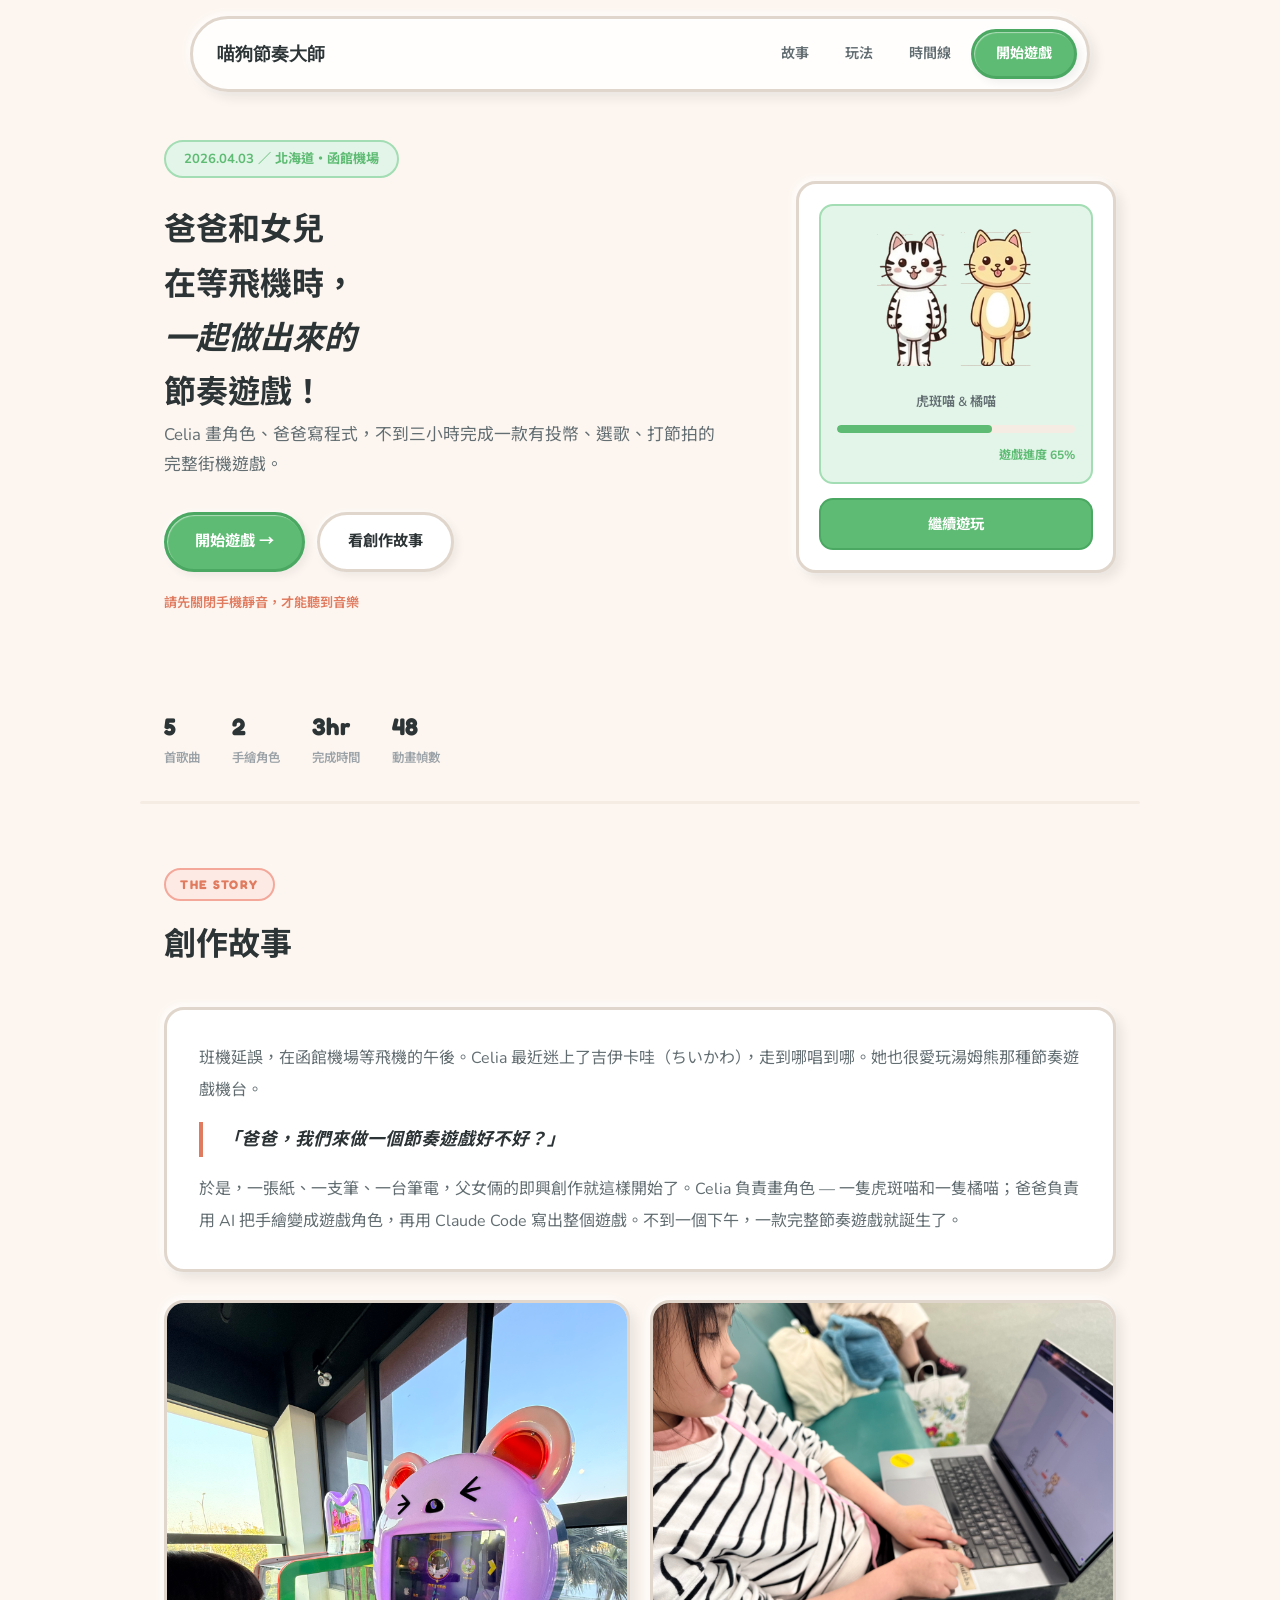
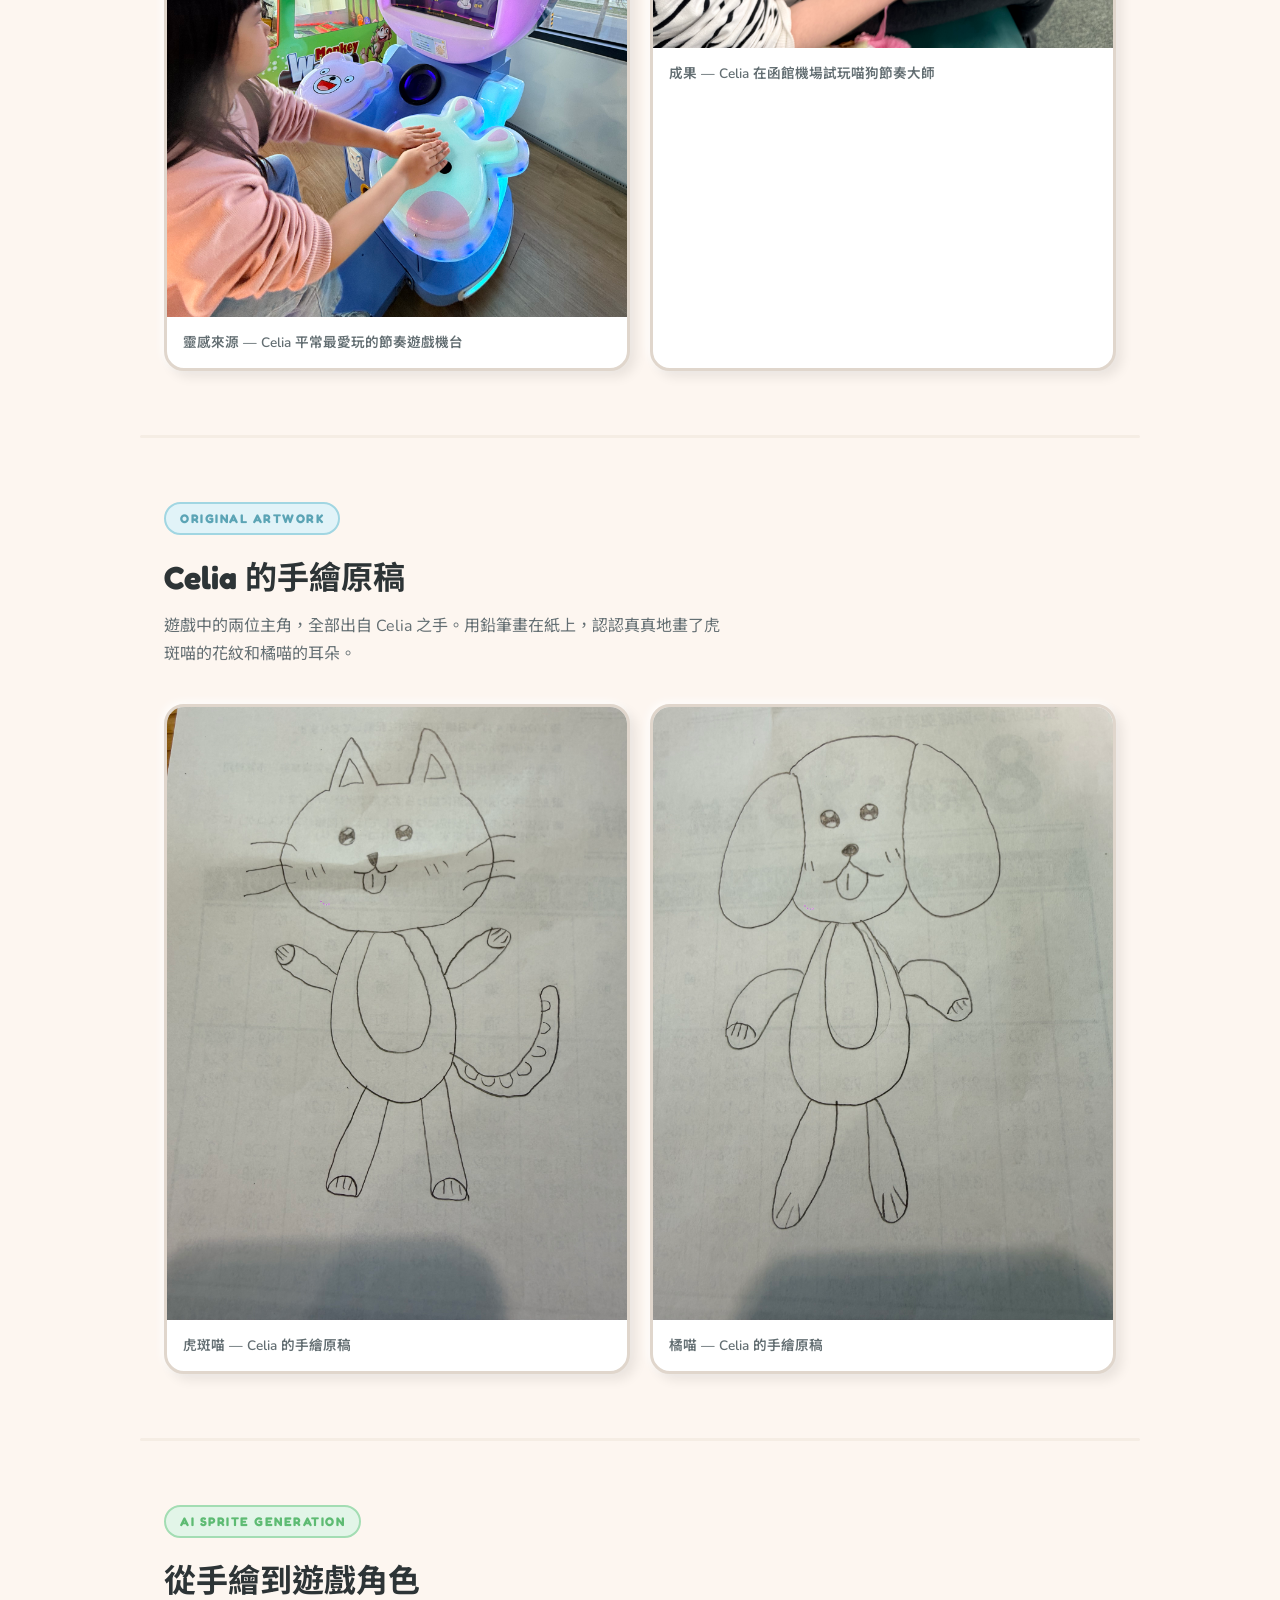
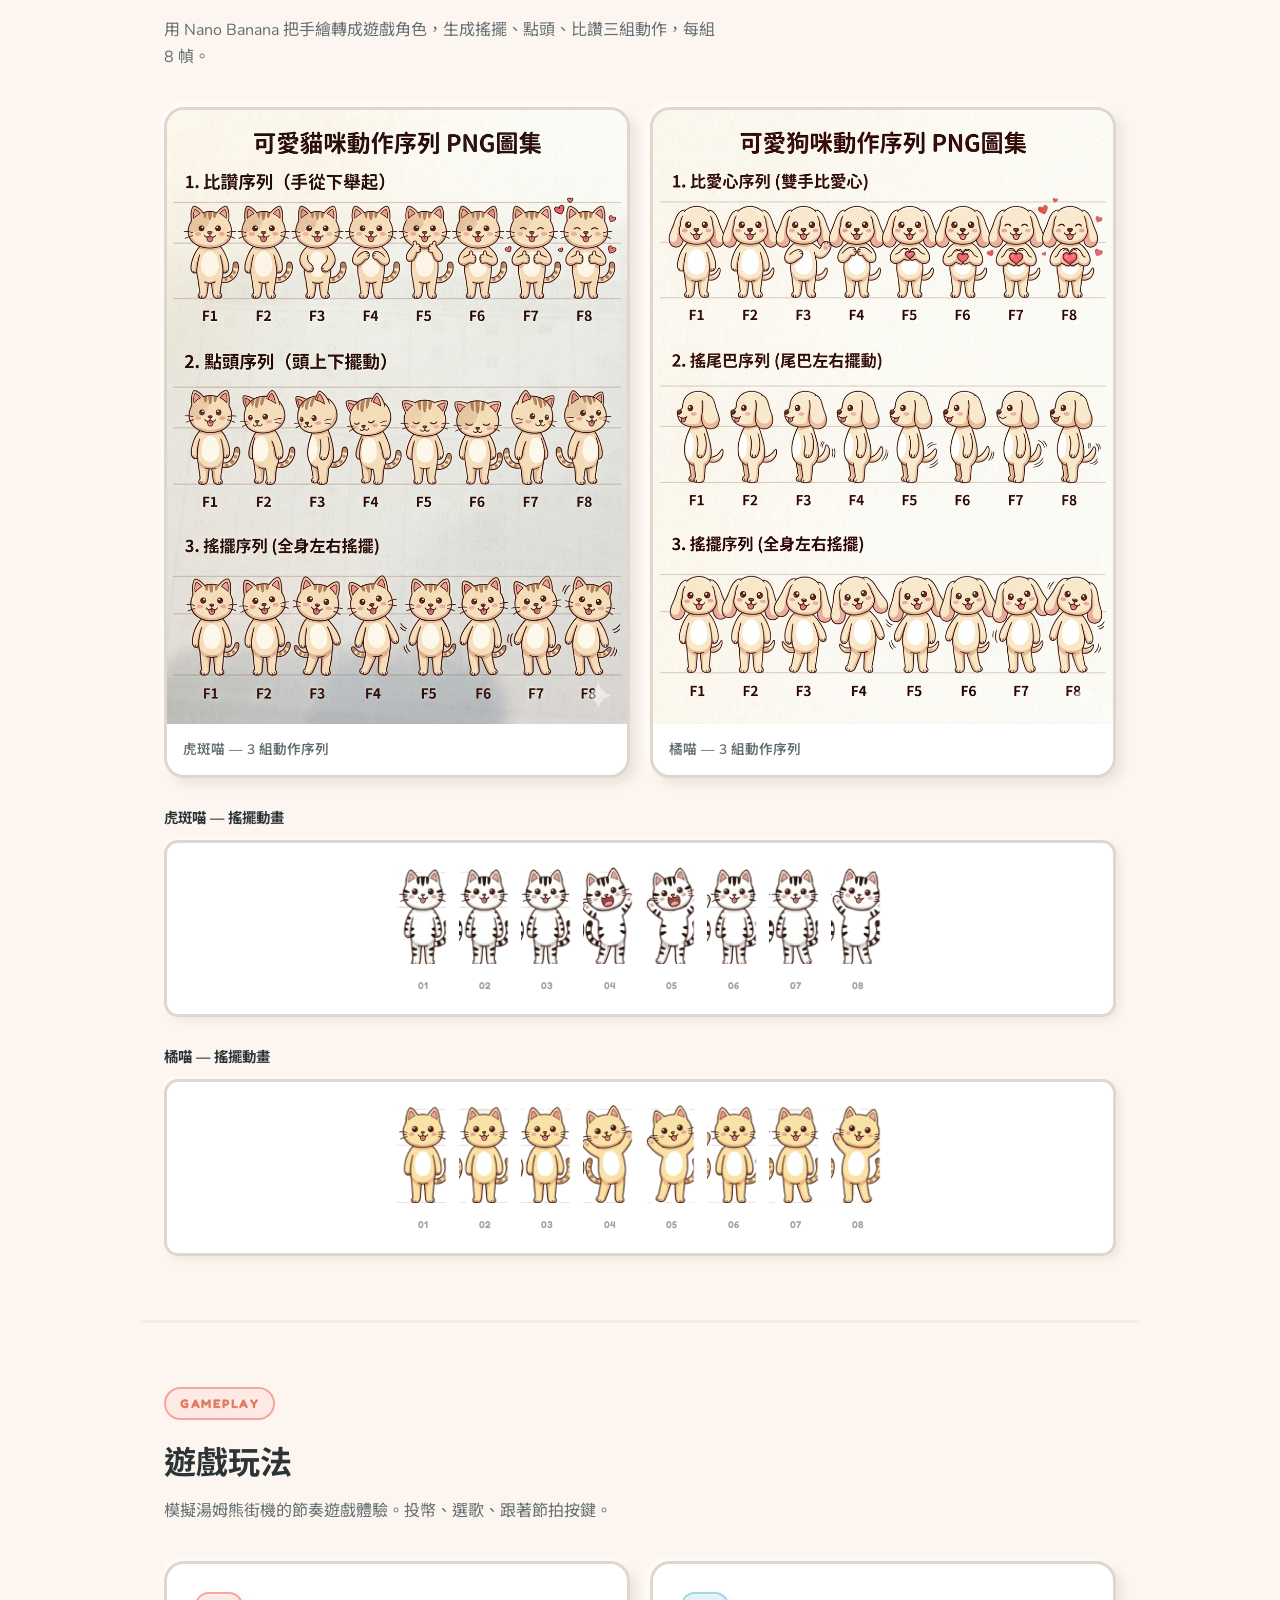
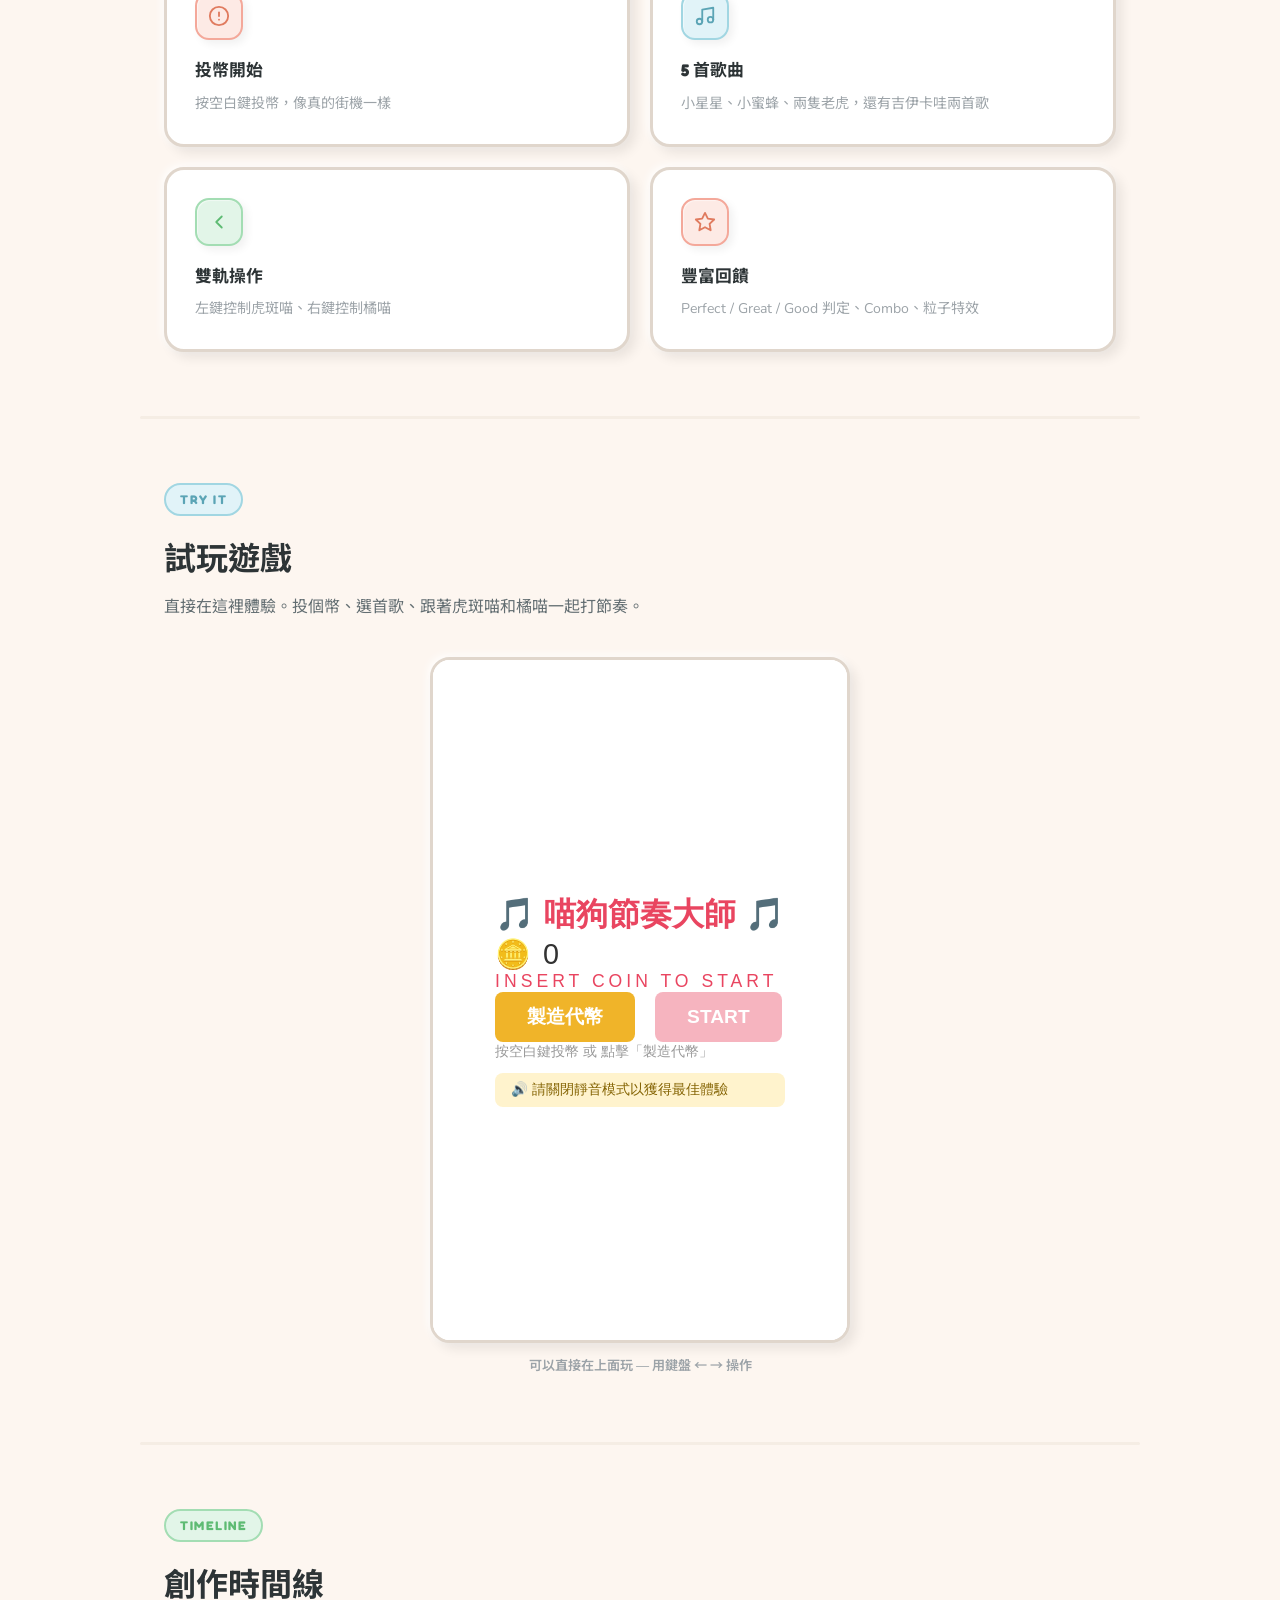
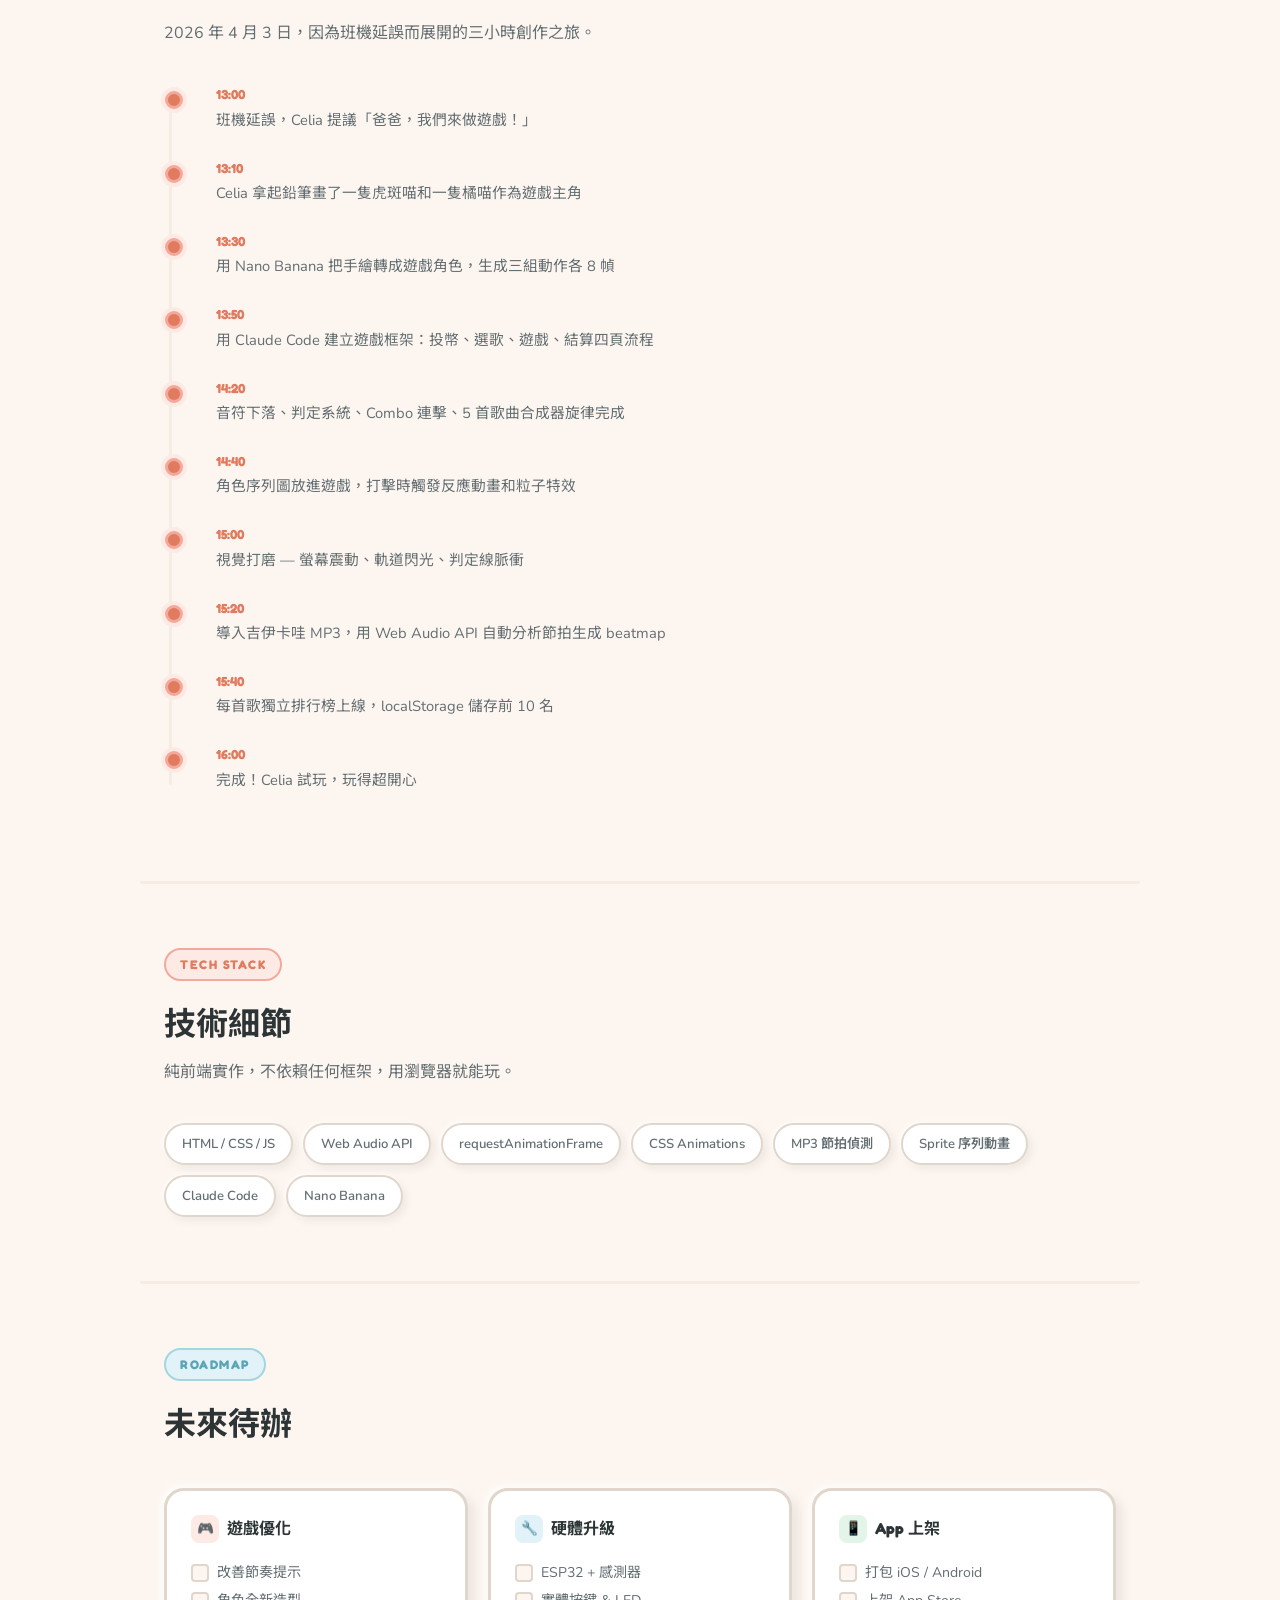
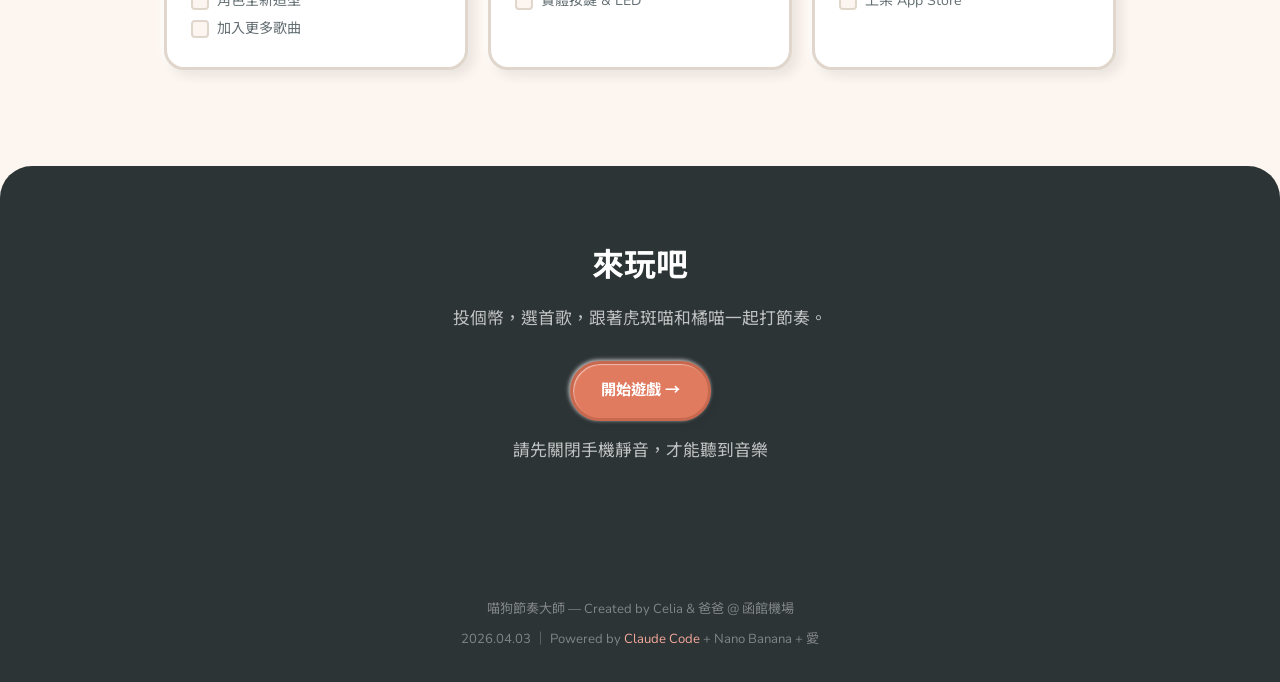
==== commit bfbad679: "Redesign index.html with claymorphism style Light cream background, clay 3D shadows, thick rounded b" ====
--- a/index.html
+++ b/index.html
@@ -7,612 +7,884 @@
   <link rel="icon" href="data:image/svg+xml,<svg xmlns='http://www.w3.org/2000/svg' viewBox='0 0 100 100'><text y='.9em' font-size='90'>🎵</text></svg>">
   <link rel="preconnect" href="https://fonts.googleapis.com">
   <link rel="preconnect" href="https://fonts.gstatic.com" crossorigin>
-  <link href="https://fonts.googleapis.com/css2?family=DM+Sans:ital,opsz,wght@0,9..40,300..700;1,9..40,300..700&family=Space+Grotesk:wght@400;500;600;700&family=Noto+Sans+TC:wght@300;400;500;700&display=swap" rel="stylesheet">
+  <link href="https://fonts.googleapis.com/css2?family=Fredoka:wght@400;500;600;700&family=Nunito:wght@400;500;600;700;800&family=Noto+Sans+TC:wght@400;500;700;900&display=swap" rel="stylesheet">
   <style>
     :root {
-      --bg: #fafaf8;
-      --bg-alt: #f3f2ee;
-      --text: #1a1a1a;
-      --text-secondary: #6b6b6b;
-      --text-muted: #9e9e9e;
-      --accent: #d4553a;
-      --accent-light: #fef0ed;
-      --accent-hover: #c04430;
-      --border: #e8e6e1;
-      --card: #ffffff;
-      --shadow-sm: 0 1px 3px rgba(0,0,0,0.04), 0 1px 2px rgba(0,0,0,0.06);
-      --shadow-md: 0 4px 12px rgba(0,0,0,0.06), 0 2px 4px rgba(0,0,0,0.04);
-      --shadow-lg: 0 12px 40px rgba(0,0,0,0.08), 0 4px 12px rgba(0,0,0,0.04);
-      --radius: 12px;
-      --radius-lg: 20px;
+      --coral: #E07B5F;
+      --coral-light: #F4A89A;
+      --coral-bg: #FDEAE5;
+      --teal: #5BA4B5;
+      --teal-light: #A1D6E2;
+      --teal-bg: #E1F3F8;
+      --green: #5EBB73;
+      --green-light: #A3DDB3;
+      --green-bg: #E2F5E8;
+      --charcoal: #2D3436;
+      --charcoal-light: #4A4E50;
+      --cream: #FDF6F0;
+      --cream-dark: #F5EDE4;
+      --white: #FFFFFF;
+      --text: #2D3436;
+      --text-secondary: #636E72;
+      --text-muted: #9CA3A8;
+      --border: #E0D6CC;
+      --radius: 20px;
+      --radius-sm: 14px;
+      --radius-xs: 10px;
+      --shadow-clay: 6px 6px 12px rgba(0,0,0,0.08), -2px -2px 8px rgba(255,255,255,0.9), inset 1px 1px 2px rgba(255,255,255,0.6);
+      --shadow-clay-sm: 4px 4px 8px rgba(0,0,0,0.06), -1px -1px 4px rgba(255,255,255,0.8), inset 1px 1px 1px rgba(255,255,255,0.5);
+      --shadow-clay-hover: 8px 8px 16px rgba(0,0,0,0.1), -3px -3px 10px rgba(255,255,255,0.95), inset 1px 1px 2px rgba(255,255,255,0.7);
     }
 
     * { margin: 0; padding: 0; box-sizing: border-box; }
 
     body {
-      font-family: 'DM Sans', 'Noto Sans TC', sans-serif;
-      background: var(--bg);
+      font-family: 'Nunito', 'Noto Sans TC', sans-serif;
+      background: var(--cream);
       color: var(--text);
       line-height: 1.7;
       -webkit-font-smoothing: antialiased;
-      -moz-osx-font-smoothing: grayscale;
-    }
-
-    /* Hero */
+    }
+
+    h1, h2, h3 {
+      font-family: 'Fredoka', 'Noto Sans TC', sans-serif;
+      color: var(--charcoal);
+    }
+
+    /* ===== Nav ===== */
+    nav {
+      position: fixed;
+      top: 16px;
+      left: 16px;
+      right: 16px;
+      z-index: 100;
+      background: rgba(255,255,255,0.85);
+      backdrop-filter: blur(12px);
+      -webkit-backdrop-filter: blur(12px);
+      border: 3px solid var(--border);
+      border-radius: 60px;
+      padding: 10px 10px 10px 24px;
+      display: flex;
+      align-items: center;
+      justify-content: space-between;
+      box-shadow: var(--shadow-clay);
+      max-width: 900px;
+      margin: 0 auto;
+    }
+    .nav-logo {
+      font-family: 'Fredoka', sans-serif;
+      font-weight: 700;
+      font-size: 1.15rem;
+      color: var(--charcoal);
+      text-decoration: none;
+    }
+    .nav-links {
+      display: flex;
+      gap: 4px;
+      align-items: center;
+    }
+    .nav-links a {
+      color: var(--text-secondary);
+      text-decoration: none;
+      font-size: 0.88rem;
+      font-weight: 600;
+      padding: 8px 16px;
+      border-radius: 30px;
+      transition: color 0.2s, background 0.2s;
+      cursor: pointer;
+    }
+    .nav-links a:hover {
+      color: var(--charcoal);
+      background: var(--cream-dark);
+    }
+    .btn-nav-cta {
+      background: var(--green) !important;
+      color: #fff !important;
+      font-weight: 700 !important;
+      padding: 10px 22px !important;
+      border: 3px solid #4AA862 !important;
+      box-shadow: var(--shadow-clay-sm);
+    }
+    .btn-nav-cta:hover {
+      background: #4AA862 !important;
+      transform: translateY(-1px);
+    }
+
+    /* ===== Hero ===== */
     .hero {
-      background: #1a1a1a;
-      color: #fff;
-      text-align: center;
-      padding: 100px 24px 80px;
-      position: relative;
-      overflow: hidden;
-    }
-    .hero::before {
-      content: '';
-      position: absolute;
-      inset: 0;
-      background: radial-gradient(ellipse at 50% 0%, rgba(212,85,58,0.15) 0%, transparent 60%),
-                  radial-gradient(ellipse at 80% 100%, rgba(74,125,255,0.08) 0%, transparent 50%);
-    }
-    .hero-content { position: relative; z-index: 1; max-width: 640px; margin: 0 auto; }
+      padding: 140px 24px 60px;
+      max-width: 800px;
+      margin: 0 auto;
+    }
     .hero-badge {
       display: inline-block;
-      padding: 6px 16px;
-      background: rgba(255,255,255,0.08);
-      border: 1px solid rgba(255,255,255,0.12);
+      padding: 6px 18px;
+      background: var(--green-bg);
+      border: 2px solid var(--green-light);
       border-radius: 100px;
-      font-size: 0.8rem;
-      color: rgba(255,255,255,0.7);
-      margin-bottom: 28px;
-      letter-spacing: 0.5px;
+      font-size: 0.82rem;
+      color: var(--green);
+      font-weight: 700;
+      margin-bottom: 24px;
     }
     .hero h1 {
-      font-family: 'Space Grotesk', 'Noto Sans TC', sans-serif;
-      font-size: 3.4rem;
-      font-weight: 700;
-      line-height: 1.15;
+      font-size: clamp(2.2rem, 5vw, 3.4rem);
+      font-weight: 700;
+      line-height: 1.25;
       margin-bottom: 16px;
-      letter-spacing: -1px;
-    }
-    .hero .subtitle {
-      font-size: 1.15rem;
-      color: rgba(255,255,255,0.6);
-      margin-bottom: 36px;
-      font-weight: 300;
-    }
-    .btn-primary {
+      color: var(--charcoal);
+    }
+    .hero h1 em {
+      font-style: italic;
+      color: var(--coral);
+    }
+    .hero-sub {
+      font-size: 1.05rem;
+      color: var(--text-secondary);
+      margin-bottom: 32px;
+      max-width: 560px;
+      line-height: 1.8;
+    }
+    .hero-buttons {
+      display: flex;
+      gap: 12px;
+      flex-wrap: wrap;
+    }
+
+    /* Buttons */
+    .btn {
       display: inline-flex;
       align-items: center;
       gap: 8px;
-      padding: 14px 36px;
-      background: var(--accent);
+      padding: 14px 28px;
+      font-size: 0.95rem;
+      font-weight: 700;
+      border-radius: 50px;
+      text-decoration: none;
+      border: 3px solid transparent;
+      cursor: pointer;
+      transition: all 0.2s ease;
+      font-family: 'Nunito', 'Noto Sans TC', sans-serif;
+    }
+    .btn-primary {
+      background: var(--green);
       color: #fff;
+      border-color: #4AA862;
+      box-shadow: var(--shadow-clay-sm);
+    }
+    .btn-primary:hover {
+      background: #4AA862;
+      transform: translateY(-2px);
+      box-shadow: var(--shadow-clay-hover);
+    }
+    .btn-secondary {
+      background: var(--white);
+      color: var(--charcoal);
+      border-color: var(--border);
+      box-shadow: var(--shadow-clay-sm);
+    }
+    .btn-secondary:hover {
+      background: var(--cream-dark);
+      transform: translateY(-2px);
+    }
+    .btn-coral {
+      background: var(--coral);
+      color: #fff;
+      border-color: #C8694F;
+      box-shadow: var(--shadow-clay-sm);
+    }
+    .btn-coral:hover {
+      background: #C8694F;
+      transform: translateY(-2px);
+      box-shadow: var(--shadow-clay-hover);
+    }
+
+    .hero-hint {
+      margin-top: 20px;
+      font-size: 0.82rem;
+      color: var(--coral);
+      font-weight: 600;
+    }
+
+    /* Hero right illustration */
+    .hero-wrapper {
+      display: flex;
+      align-items: center;
+      gap: 40px;
+      max-width: 1000px;
+      margin: 0 auto;
+      padding: 140px 24px 60px;
+    }
+    .hero-content { flex: 1; }
+    .hero-visual {
+      flex: 0 0 320px;
+      position: relative;
+    }
+    .hero-card {
+      background: var(--white);
+      border: 3px solid var(--border);
+      border-radius: var(--radius);
+      padding: 20px;
+      box-shadow: var(--shadow-clay);
+    }
+    .hero-card-inner {
+      background: var(--green-bg);
+      border: 2px solid var(--green-light);
+      border-radius: var(--radius-sm);
+      padding: 16px;
+      text-align: center;
+    }
+    .hero-card-inner img {
+      width: 80px;
+      height: auto;
+      margin-bottom: 8px;
+    }
+    .progress-bar {
+      height: 8px;
+      background: var(--cream-dark);
+      border-radius: 100px;
+      margin: 12px 0;
+      overflow: hidden;
+    }
+    .progress-fill {
+      height: 100%;
+      background: var(--green);
+      border-radius: 100px;
+      width: 65%;
+    }
+
+    /* Stats inline */
+    .stats {
+      display: flex;
+      gap: 32px;
+      padding: 32px 0;
+      max-width: 1000px;
+      margin: 0 auto;
+      padding-left: 24px;
+      padding-right: 24px;
+    }
+    .stat { text-align: left; }
+    .stat-num {
+      font-family: 'Fredoka', sans-serif;
+      font-size: 1.5rem;
+      font-weight: 700;
+      color: var(--charcoal);
+    }
+    .stat-label {
+      font-size: 0.78rem;
+      color: var(--text-muted);
+      font-weight: 600;
+    }
+
+    /* ===== Sections ===== */
+    .section {
+      max-width: 1000px;
+      margin: 0 auto;
+      padding: 64px 24px;
+    }
+
+    .section-divider {
+      max-width: 1000px;
+      margin: 0 auto;
+      border: none;
+      height: 3px;
+      background: var(--cream-dark);
+      border-radius: 2px;
+    }
+
+    .section-header { margin-bottom: 36px; }
+    .section-label {
+      display: inline-block;
+      font-family: 'Fredoka', sans-serif;
+      font-size: 0.78rem;
+      font-weight: 700;
+      text-transform: uppercase;
+      letter-spacing: 1.5px;
+      color: var(--coral);
+      background: var(--coral-bg);
+      border: 2px solid var(--coral-light);
+      padding: 4px 14px;
+      border-radius: 100px;
+      margin-bottom: 16px;
+    }
+    .section-label-teal {
+      color: var(--teal);
+      background: var(--teal-bg);
+      border-color: var(--teal-light);
+    }
+    .section-label-green {
+      color: var(--green);
+      background: var(--green-bg);
+      border-color: var(--green-light);
+    }
+    .section h2 {
+      font-size: clamp(1.5rem, 3vw, 2rem);
+      font-weight: 700;
+      margin-bottom: 8px;
+    }
+    .section-desc {
       font-size: 1rem;
-      font-weight: 600;
-      border-radius: 100px;
-      text-decoration: none;
-      transition: all 0.2s ease;
-      border: none;
+      color: var(--text-secondary);
+      max-width: 560px;
+      line-height: 1.7;
+    }
+
+    /* ===== Clay Card ===== */
+    .clay-card {
+      background: var(--white);
+      border: 3px solid var(--border);
+      border-radius: var(--radius);
+      box-shadow: var(--shadow-clay);
+      overflow: hidden;
+      transition: transform 0.2s, box-shadow 0.2s;
       cursor: pointer;
     }
-    .btn-primary:hover {
-      background: var(--accent-hover);
-      transform: translateY(-1px);
-      box-shadow: 0 8px 24px rgba(212,85,58,0.3);
-    }
-    .hero-hint {
-      margin-top: 16px;
-      font-size: 0.8rem;
-      color: rgba(255,255,255,0.4);
-    }
-
-    /* Section */
-    .section {
-      max-width: 860px;
-      margin: 0 auto;
-      padding: 72px 24px;
-    }
-    .section-label {
-      font-family: 'Space Grotesk', sans-serif;
-      font-size: 0.75rem;
-      font-weight: 600;
-      text-transform: uppercase;
-      letter-spacing: 2px;
-      color: var(--accent);
-      margin-bottom: 12px;
-    }
-    .section h2 {
-      font-family: 'Space Grotesk', 'Noto Sans TC', sans-serif;
-      font-size: 2rem;
-      font-weight: 700;
-      color: var(--text);
-      margin-bottom: 16px;
-      letter-spacing: -0.5px;
-      line-height: 1.3;
-    }
-    .section > p {
-      font-size: 1.05rem;
-      color: var(--text-secondary);
-      margin-bottom: 16px;
-      max-width: 620px;
-    }
-
-    /* Divider */
-    .divider {
-      border: none;
-      height: 1px;
-      background: var(--border);
-      max-width: 860px;
-      margin: 0 auto;
-    }
-
-    /* Story block */
+    .clay-card:hover {
+      transform: translateY(-3px);
+      box-shadow: var(--shadow-clay-hover);
+    }
+
+    /* ===== Story ===== */
     .story-block {
-      background: var(--card);
-      border: 1px solid var(--border);
-      border-radius: var(--radius-lg);
-      padding: 32px 36px;
-      margin: 28px 0;
-      font-size: 1.05rem;
+      background: var(--white);
+      border: 3px solid var(--border);
+      border-radius: var(--radius);
+      padding: 32px;
+      margin-bottom: 28px;
+      font-size: 1rem;
       color: var(--text-secondary);
       line-height: 2;
-    }
-    .story-block .quote {
+      box-shadow: var(--shadow-clay);
+    }
+    .story-quote {
       display: block;
       margin: 16px 0;
       padding-left: 20px;
-      border-left: 3px solid var(--accent);
-      color: var(--text);
-      font-weight: 500;
+      border-left: 4px solid var(--coral);
+      color: var(--charcoal);
+      font-weight: 700;
       font-style: italic;
-    }
-
-    /* Image grid */
+      font-size: 1.1rem;
+    }
+
+    /* ===== Image Grid ===== */
     .img-grid {
       display: grid;
       grid-template-columns: 1fr 1fr;
       gap: 20px;
-      margin: 28px 0;
     }
     .img-card {
-      background: var(--card);
-      border: 1px solid var(--border);
+      background: var(--white);
+      border: 3px solid var(--border);
       border-radius: var(--radius);
       overflow: hidden;
-      transition: transform 0.2s ease, box-shadow 0.2s ease;
+      box-shadow: var(--shadow-clay);
+      transition: transform 0.2s, box-shadow 0.2s;
+      cursor: pointer;
     }
     .img-card:hover {
       transform: translateY(-3px);
-      box-shadow: var(--shadow-md);
+      box-shadow: var(--shadow-clay-hover);
     }
     .img-card img { width: 100%; display: block; }
-    .img-card .caption {
+    .img-card figcaption {
       padding: 14px 16px;
       font-size: 0.85rem;
-      color: var(--text-muted);
-    }
-
-    /* Sprite showcase */
-    .sprite-section-title {
-      font-family: 'Space Grotesk', sans-serif;
-      font-size: 0.95rem;
+      color: var(--text-secondary);
       font-weight: 600;
-      color: var(--text);
-      margin: 28px 0 12px;
+    }
+
+    /* ===== Sprites ===== */
+    .sprite-title {
+      font-size: 0.9rem;
+      font-weight: 700;
+      color: var(--charcoal);
+      margin: 28px 0 10px;
     }
     .sprite-row {
       display: flex;
       gap: 6px;
       justify-content: center;
-      align-items: flex-end;
       flex-wrap: wrap;
-      padding: 24px;
-      background: var(--card);
-      border: 1px solid var(--border);
-      border-radius: var(--radius);
-    }
-    .sprite-row img { width: 64px; height: auto; }
+      padding: 20px;
+      background: var(--white);
+      border: 3px solid var(--border);
+      border-radius: var(--radius-sm);
+      box-shadow: var(--shadow-clay-sm);
+    }
+    .sprite-frame { text-align: center; }
+    .sprite-frame img { width: 56px; height: auto; }
     .sprite-label {
-      text-align: center;
-      font-size: 0.7rem;
+      font-family: 'Fredoka', monospace;
+      font-size: 0.62rem;
       color: var(--text-muted);
-      margin-top: 6px;
-      font-family: 'Space Grotesk', monospace;
-    }
-
-    /* Features */
+      margin-top: 4px;
+      font-weight: 600;
+    }
+
+    /* ===== Features ===== */
     .features-grid {
       display: grid;
       grid-template-columns: 1fr 1fr;
-      gap: 16px;
-      margin: 28px 0;
+      gap: 20px;
     }
     .feature-card {
-      background: var(--card);
-      border: 1px solid var(--border);
+      background: var(--white);
+      border: 3px solid var(--border);
       border-radius: var(--radius);
       padding: 28px;
-      transition: box-shadow 0.2s ease;
-    }
-    .feature-card:hover { box-shadow: var(--shadow-md); }
+      box-shadow: var(--shadow-clay);
+      transition: transform 0.2s, box-shadow 0.2s;
+      cursor: pointer;
+    }
+    .feature-card:hover {
+      transform: translateY(-3px);
+      box-shadow: var(--shadow-clay-hover);
+    }
     .feature-icon {
-      width: 40px;
-      height: 40px;
-      border-radius: 10px;
-      background: var(--accent-light);
+      width: 48px;
+      height: 48px;
+      border-radius: 14px;
       display: flex;
       align-items: center;
       justify-content: center;
-      font-size: 1.1rem;
       margin-bottom: 16px;
-    }
-    .feature-card h3 {
-      font-family: 'Space Grotesk', 'Noto Sans TC', sans-serif;
-      font-size: 1rem;
-      font-weight: 600;
-      color: var(--text);
-      margin-bottom: 6px;
-    }
-    .feature-card p { font-size: 0.88rem; color: var(--text-muted); margin: 0; line-height: 1.5; }
-
-    /* Game embed */
+      border: 2px solid transparent;
+      box-shadow: var(--shadow-clay-sm);
+    }
+    .feature-icon-coral {
+      background: var(--coral-bg);
+      border-color: var(--coral-light);
+    }
+    .feature-icon-teal {
+      background: var(--teal-bg);
+      border-color: var(--teal-light);
+    }
+    .feature-icon-green {
+      background: var(--green-bg);
+      border-color: var(--green-light);
+    }
+    .feature-icon svg {
+      width: 22px;
+      height: 22px;
+      fill: none;
+      stroke-width: 2;
+      stroke-linecap: round;
+      stroke-linejoin: round;
+    }
+    .feature-icon-coral svg { stroke: var(--coral); }
+    .feature-icon-teal svg { stroke: var(--teal); }
+    .feature-icon-green svg { stroke: var(--green); }
+    .feature-card h3 { font-size: 1.05rem; margin-bottom: 8px; }
+    .feature-card p { font-size: 0.88rem; color: var(--text-muted); margin: 0; line-height: 1.6; }
+
+    /* ===== Game Embed ===== */
     .game-embed {
       max-width: 420px;
-      margin: 28px auto;
-      border-radius: var(--radius-lg);
+      margin: 28px auto 0;
+      border-radius: var(--radius);
       overflow: hidden;
-      box-shadow: var(--shadow-lg);
-      border: 1px solid var(--border);
+      border: 3px solid var(--border);
+      box-shadow: var(--shadow-clay);
+      background: var(--white);
     }
     .game-embed iframe { width: 100%; height: 680px; border: none; display: block; }
-    .game-embed-hint {
-      text-align: center;
-      margin-top: 12px;
-      font-size: 0.8rem;
-      color: var(--text-muted);
-    }
-
-    /* Timeline */
-    .timeline { padding-left: 32px; margin: 28px 0; position: relative; }
+    .embed-hint { text-align: center; margin-top: 12px; font-size: 0.82rem; color: var(--text-muted); font-weight: 600; }
+
+    /* ===== Timeline ===== */
+    .timeline { padding-left: 28px; margin-top: 28px; position: relative; }
     .timeline::before {
       content: '';
       position: absolute;
-      left: 7px;
+      left: 5px;
       top: 8px;
       bottom: 8px;
-      width: 2px;
-      background: var(--border);
-    }
-    .timeline-item {
+      width: 3px;
+      background: var(--cream-dark);
+      border-radius: 2px;
+    }
+    .tl-item {
       position: relative;
       margin-bottom: 24px;
-      padding-left: 20px;
-    }
-    .timeline-item::before {
+      padding-left: 24px;
+    }
+    .tl-item::before {
       content: '';
       position: absolute;
-      left: -29px;
+      left: -27px;
       top: 8px;
-      width: 10px;
-      height: 10px;
+      width: 12px;
+      height: 12px;
       border-radius: 50%;
-      background: var(--accent);
-      border: 2px solid var(--bg);
-      box-shadow: 0 0 0 3px var(--accent-light);
-    }
-    .timeline-item .time {
-      font-family: 'Space Grotesk', monospace;
-      font-size: 0.8rem;
-      font-weight: 600;
-      color: var(--accent);
+      background: var(--coral);
+      border: 3px solid var(--coral-light);
+      box-shadow: 0 0 0 4px var(--coral-bg);
+    }
+    .tl-time {
+      font-family: 'Fredoka', monospace;
+      font-size: 0.82rem;
+      font-weight: 700;
+      color: var(--coral);
       margin-bottom: 2px;
     }
-    .timeline-item .event { font-size: 0.95rem; color: var(--text-secondary); }
-
-    /* Tech tags */
-    .tech-tags { display: flex; flex-wrap: wrap; gap: 8px; margin: 20px 0; }
+    .tl-event { font-size: 0.92rem; color: var(--text-secondary); }
+
+    /* ===== Tech Tags ===== */
+    .tech-tags { display: flex; flex-wrap: wrap; gap: 10px; margin-top: 20px; }
     .tech-tag {
-      padding: 6px 14px;
-      background: var(--bg-alt);
-      border: 1px solid var(--border);
+      padding: 8px 16px;
+      background: var(--white);
+      border: 2px solid var(--border);
       border-radius: 100px;
       font-size: 0.82rem;
       color: var(--text-secondary);
-      font-weight: 500;
-    }
-
-    /* Roadmap */
+      font-weight: 600;
+      box-shadow: var(--shadow-clay-sm);
+    }
+
+    /* ===== Roadmap ===== */
     .roadmap-grid {
       display: grid;
       grid-template-columns: 1fr 1fr 1fr;
-      gap: 16px;
-      margin: 28px 0;
+      gap: 20px;
     }
     .roadmap-card {
-      background: var(--card);
-      border: 1px solid var(--border);
+      background: var(--white);
+      border: 3px solid var(--border);
       border-radius: var(--radius);
       padding: 24px;
+      box-shadow: var(--shadow-clay);
     }
     .roadmap-card h3 {
-      font-family: 'Space Grotesk', 'Noto Sans TC', sans-serif;
-      font-size: 0.95rem;
-      font-weight: 600;
-      color: var(--text);
-      margin-bottom: 14px;
+      font-size: 1rem;
+      margin-bottom: 16px;
       display: flex;
       align-items: center;
       gap: 8px;
     }
-    .roadmap-card ul {
-      list-style: none;
-      padding: 0;
-      font-size: 0.88rem;
-      color: var(--text-secondary);
-      line-height: 1.9;
+    .roadmap-icon {
+      width: 28px;
+      height: 28px;
+      border-radius: 8px;
+      display: flex;
+      align-items: center;
+      justify-content: center;
+      font-size: 0.85rem;
+    }
+    .roadmap-icon-coral { background: var(--coral-bg); }
+    .roadmap-icon-teal { background: var(--teal-bg); }
+    .roadmap-icon-green { background: var(--green-bg); }
+    .roadmap-card ul { list-style: none; font-size: 0.88rem; color: var(--text-secondary); line-height: 2; }
+    .roadmap-card li {
+      display: flex;
+      align-items: center;
+      gap: 8px;
     }
     .roadmap-card li::before {
       content: '';
-      display: inline-block;
+      display: block;
       width: 14px;
       height: 14px;
+      min-width: 14px;
       border: 2px solid var(--border);
-      border-radius: 3px;
-      margin-right: 8px;
-      vertical-align: middle;
-      position: relative;
-      top: -1px;
-    }
-
-    /* CTA */
-    .cta {
+      border-radius: 4px;
+      background: var(--cream);
+    }
+
+    /* ===== CTA ===== */
+    .cta-section {
       text-align: center;
-      padding: 80px 24px;
-      background: var(--bg-alt);
-    }
-    .cta h2 {
-      font-family: 'Space Grotesk', 'Noto Sans TC', sans-serif;
+      padding: 72px 24px;
+      background: var(--charcoal);
+      border-radius: 32px 32px 0 0;
+      margin-top: 32px;
+    }
+    .cta-section h2 {
+      font-family: 'Fredoka', 'Noto Sans TC', sans-serif;
       font-size: 2rem;
       font-weight: 700;
-      color: var(--text);
+      color: #fff;
       margin-bottom: 12px;
     }
-    .cta p { color: var(--text-secondary); margin-bottom: 28px; font-size: 1.05rem; }
-    .cta-hint { margin-top: 14px; font-size: 0.8rem; color: var(--text-muted); }
-
-    /* Footer */
-    .footer {
+    .cta-section p { color: rgba(255,255,255,0.7); margin-bottom: 28px; font-size: 1.05rem; }
+    .cta-hint { margin-top: 16px; font-size: 0.82rem; color: rgba(255,255,255,0.4); }
+
+    /* ===== Footer ===== */
+    footer {
       text-align: center;
-      padding: 40px 24px;
-      border-top: 1px solid var(--border);
-      font-size: 0.85rem;
-      color: var(--text-muted);
-    }
-    .footer a { color: var(--accent); text-decoration: none; }
-    .footer a:hover { text-decoration: underline; }
-
-    /* Responsive */
-    @media (max-width: 640px) {
-      .hero { padding: 72px 20px 56px; }
-      .hero h1 { font-size: 2.2rem; }
+      padding: 32px 24px;
+      background: var(--charcoal);
+      font-size: 0.82rem;
+      color: rgba(255,255,255,0.4);
+    }
+    footer a { color: var(--coral-light); text-decoration: none; }
+    footer a:hover { text-decoration: underline; }
+
+    /* ===== Responsive ===== */
+    @media (max-width: 768px) {
+      nav { top: 8px; left: 8px; right: 8px; padding: 8px 8px 8px 16px; }
+      .nav-links a:not(.btn-nav-cta) { display: none; }
+      .hero-wrapper { flex-direction: column; padding: 120px 16px 40px; gap: 24px; }
+      .hero-visual { flex: none; width: 100%; max-width: 280px; }
+      .hero { padding: 120px 16px 48px; }
       .section { padding: 48px 16px; }
-      .section h2 { font-size: 1.6rem; }
       .img-grid, .features-grid { grid-template-columns: 1fr; }
       .roadmap-grid { grid-template-columns: 1fr; }
-      .sprite-row img { width: 44px; }
-      .story-block { padding: 24px 20px; }
+      .stats { gap: 20px; flex-wrap: wrap; }
+      .stat-num { font-size: 1.3rem; }
+      .story-block { padding: 20px; }
+      .sprite-frame img { width: 40px; }
+      .cta-section { border-radius: 24px 24px 0 0; }
+    }
+
+    /* Reduced motion */
+    @media (prefers-reduced-motion: reduce) {
+      *, *::before, *::after { transition: none !important; animation: none !important; }
     }
   </style>
 </head>
 <body>
 
+  <!-- Nav -->
+  <nav>
+    <a href="#" class="nav-logo">喵狗節奏大師</a>
+    <div class="nav-links">
+      <a href="#story">故事</a>
+      <a href="#gameplay">玩法</a>
+      <a href="#timeline">時間線</a>
+      <a href="game.html" class="btn-nav-cta">開始遊戲</a>
+    </div>
+  </nav>
+
   <!-- Hero -->
-  <div class="hero">
+  <div class="hero-wrapper">
     <div class="hero-content">
-      <div class="hero-badge">2026.04.03 / 北海道・函館機場</div>
-      <h1>喵狗節奏大師</h1>
-      <p class="subtitle">一個爸爸和女兒在機場等飛機時，一起做出來的節奏遊戲</p>
-      <a href="game.html" class="btn-primary">開始遊戲 →</a>
+      <div class="hero-badge">2026.04.03 ／ 北海道・函館機場</div>
+      <h1>爸爸和女兒<br>在等飛機時，<br><em>一起做出來的</em><br>節奏遊戲！</h1>
+      <p class="hero-sub">Celia 畫角色、爸爸寫程式，不到三小時完成一款有投幣、選歌、打節拍的完整街機遊戲。</p>
+      <div class="hero-buttons">
+        <a href="game.html" class="btn btn-primary">開始遊戲 →</a>
+        <a href="#story" class="btn btn-secondary">看創作故事</a>
+      </div>
       <p class="hero-hint">請先關閉手機靜音，才能聽到音樂</p>
     </div>
-  </div>
-
-  <hr class="divider">
-
-  <!-- 故事 -->
+    <div class="hero-visual">
+      <div class="hero-card">
+        <div class="hero-card-inner">
+          <img src="cat_A_frames/catA_sway_F01.png" alt="虎斑喵">
+          <img src="cat_B_frames/catB_sway_F01.png" alt="橘喵">
+          <div style="font-size:0.82rem;color:var(--text-secondary);font-weight:600;margin-top:8px;">虎斑喵 & 橘喵</div>
+          <div class="progress-bar"><div class="progress-fill"></div></div>
+          <div style="font-size:0.75rem;color:var(--green);font-weight:700;text-align:right;">遊戲進度 65%</div>
+        </div>
+        <div style="margin-top:14px;background:var(--green);color:#fff;text-align:center;padding:12px;border-radius:var(--radius-sm);font-weight:700;font-size:0.9rem;border:2px solid #4AA862;cursor:pointer;">繼續遊玩</div>
+      </div>
+    </div>
+  </div>
+
+  <!-- Stats -->
+  <div class="stats">
+    <div class="stat">
+      <div class="stat-num">5</div>
+      <div class="stat-label">首歌曲</div>
+    </div>
+    <div class="stat">
+      <div class="stat-num">2</div>
+      <div class="stat-label">手繪角色</div>
+    </div>
+    <div class="stat">
+      <div class="stat-num">3hr</div>
+      <div class="stat-label">完成時間</div>
+    </div>
+    <div class="stat">
+      <div class="stat-num">48</div>
+      <div class="stat-label">動畫幀數</div>
+    </div>
+  </div>
+
+  <hr class="section-divider">
+
+  <!-- Story -->
+  <div class="section" id="story">
+    <div class="section-header">
+      <div class="section-label">The Story</div>
+      <h2>創作故事</h2>
+    </div>
+
+    <div class="story-block">
+      班機延誤，在函館機場等飛機的午後。Celia 最近迷上了吉伊卡哇（ちいかわ），走到哪唱到哪。她也很愛玩湯姆熊那種節奏遊戲機台。
+      <span class="story-quote">「爸爸，我們來做一個節奏遊戲好不好？」</span>
+      於是，一張紙、一支筆、一台筆電，父女倆的即興創作就這樣開始了。Celia 負責畫角色 — 一隻虎斑喵和一隻橘喵；爸爸負責用 AI 把手繪變成遊戲角色，再用 Claude Code 寫出整個遊戲。不到一個下午，一款完整節奏遊戲就誕生了。
+    </div>
+
+    <div class="img-grid">
+      <figure class="img-card">
+        <img src="IMG_1933.jpg" alt="Celia 玩街機節奏遊戲">
+        <figcaption>靈感來源 — Celia 平常最愛玩的節奏遊戲機台</figcaption>
+      </figure>
+      <figure class="img-card">
+        <img src="IMG_2586.jpg" alt="Celia 在機場試玩喵狗節奏大師">
+        <figcaption>成果 — Celia 在函館機場試玩喵狗節奏大師</figcaption>
+      </figure>
+    </div>
+  </div>
+
+  <hr class="section-divider">
+
+  <!-- Hand-drawn -->
   <div class="section">
-    <div class="section-label">The Story</div>
-    <h2>創作故事</h2>
-    <div class="story-block">
-      班機延誤，在函館機場等飛機的午後。<br>
-      Celia 最近迷上了吉伊卡哇（ちいかわ），走到哪唱到哪。她也很愛玩湯姆熊那種節奏遊戲機台。
-      <span class="quote">「爸爸，我們來做一個節奏遊戲好不好？」</span>
-      於是，一張紙、一支筆、一台筆電，父女倆的即興創作就這樣開始了。<br>
-      Celia 負責畫角色 — 一隻虎斑喵和一隻橘喵；爸爸負責用 AI 把手繪變成遊戲角色，再用 Claude Code 寫出整個遊戲。<br><br>
-      不到一個下午，一款有投幣、選歌、打節拍、放 MP3 真實音樂的完整節奏遊戲就誕生了。
-    </div>
-
+    <div class="section-header">
+      <div class="section-label section-label-teal">Original Artwork</div>
+      <h2>Celia 的手繪原稿</h2>
+      <p class="section-desc">遊戲中的兩位主角，全部出自 Celia 之手。用鉛筆畫在紙上，認認真真地畫了虎斑喵的花紋和橘喵的耳朵。</p>
+    </div>
     <div class="img-grid">
-      <div class="img-card">
-        <img src="IMG_1933.jpg" alt="Celia 玩街機節奏遊戲">
-        <div class="caption">靈感來源 — Celia 平常最愛玩的節奏遊戲機台</div>
-      </div>
-      <div class="img-card">
-        <img src="IMG_2586.jpg" alt="Celia 在機場玩喵狗節奏大師">
-        <div class="caption">成果 — Celia 在函館機場試玩喵狗節奏大師</div>
-      </div>
-    </div>
-  </div>
-
-  <hr class="divider">
-
-  <!-- Celia 的手繪 -->
+      <figure class="img-card">
+        <img src="IMG_2573.jpg" alt="Celia 手繪的虎斑喵">
+        <figcaption>虎斑喵 — Celia 的手繪原稿</figcaption>
+      </figure>
+      <figure class="img-card">
+        <img src="IMG_2574.jpg" alt="Celia 手繪的橘喵">
+        <figcaption>橘喵 — Celia 的手繪原稿</figcaption>
+      </figure>
+    </div>
+  </div>
+
+  <hr class="section-divider">
+
+  <!-- Sprites -->
   <div class="section">
-    <div class="section-label">Original Artwork</div>
-    <h2>Celia 的手繪原稿</h2>
-    <p>遊戲中的兩位主角，全部出自 Celia 之手。用鉛筆畫在紙上，認認真真地畫了虎斑喵的花紋和橘喵的耳朵。</p>
+    <div class="section-header">
+      <div class="section-label section-label-green">AI Sprite Generation</div>
+      <h2>從手繪到遊戲角色</h2>
+      <p class="section-desc">用 Nano Banana 把手繪轉成遊戲角色，生成搖擺、點頭、比讚三組動作，每組 8 幀。</p>
+    </div>
+
     <div class="img-grid">
-      <div class="img-card">
-        <img src="IMG_2573.jpg" alt="Celia 手繪的虎斑喵">
-        <div class="caption">Celia 畫的虎斑喵</div>
-      </div>
-      <div class="img-card">
-        <img src="IMG_2574.jpg" alt="Celia 手繪的橘喵">
-        <div class="caption">Celia 畫的橘喵</div>
-      </div>
-    </div>
-  </div>
-
-  <hr class="divider">
-
-  <!-- AI 生成序列圖 -->
-  <div class="section">
-    <div class="section-label">AI Sprite Generation</div>
-    <h2>從手繪到遊戲角色</h2>
-    <p>把 Celia 的手繪交給 AI（Nano Banana），生成不同動作的序列圖 — 搖擺、點頭、比讚。每個動作 8 幀，構成流暢的動畫。</p>
-
-    <div class="img-grid">
-      <div class="img-card">
+      <figure class="img-card">
         <img src="IMG_2579.PNG" alt="虎斑喵動作序列圖">
-        <div class="caption">虎斑喵 — 3 組動作序列</div>
-      </div>
-      <div class="img-card">
+        <figcaption>虎斑喵 — 3 組動作序列</figcaption>
+      </figure>
+      <figure class="img-card">
         <img src="IMG_2576.PNG" alt="橘喵動作序列圖">
-        <div class="caption">橘喵 — 3 組動作序列</div>
-      </div>
-    </div>
-
-    <p style="margin-top: 24px;">每組動作 8 幀，在遊戲中流暢播放：</p>
-
-    <div class="sprite-section-title">虎斑喵 — 搖擺動畫</div>
+        <figcaption>橘喵 — 3 組動作序列</figcaption>
+      </figure>
+    </div>
+
+    <div class="sprite-title">虎斑喵 — 搖擺動畫</div>
     <div class="sprite-row">
-      <div><img src="cat_A_frames/catA_sway_F01.png" alt="F1"><div class="sprite-label">01</div></div>
-      <div><img src="cat_A_frames/catA_sway_F02.png" alt="F2"><div class="sprite-label">02</div></div>
-      <div><img src="cat_A_frames/catA_sway_F03.png" alt="F3"><div class="sprite-label">03</div></div>
-      <div><img src="cat_A_frames/catA_sway_F04.png" alt="F4"><div class="sprite-label">04</div></div>
-      <div><img src="cat_A_frames/catA_sway_F05.png" alt="F5"><div class="sprite-label">05</div></div>
-      <div><img src="cat_A_frames/catA_sway_F06.png" alt="F6"><div class="sprite-label">06</div></div>
-      <div><img src="cat_A_frames/catA_sway_F07.png" alt="F7"><div class="sprite-label">07</div></div>
-      <div><img src="cat_A_frames/catA_sway_F08.png" alt="F8"><div class="sprite-label">08</div></div>
-    </div>
-
-    <div class="sprite-section-title">橘喵 — 搖擺動畫</div>
+      <div class="sprite-frame"><img src="cat_A_frames/catA_sway_F01.png" alt="F1"><div class="sprite-label">01</div></div>
+      <div class="sprite-frame"><img src="cat_A_frames/catA_sway_F02.png" alt="F2"><div class="sprite-label">02</div></div>
+      <div class="sprite-frame"><img src="cat_A_frames/catA_sway_F03.png" alt="F3"><div class="sprite-label">03</div></div>
+      <div class="sprite-frame"><img src="cat_A_frames/catA_sway_F04.png" alt="F4"><div class="sprite-label">04</div></div>
+      <div class="sprite-frame"><img src="cat_A_frames/catA_sway_F05.png" alt="F5"><div class="sprite-label">05</div></div>
+      <div class="sprite-frame"><img src="cat_A_frames/catA_sway_F06.png" alt="F6"><div class="sprite-label">06</div></div>
+      <div class="sprite-frame"><img src="cat_A_frames/catA_sway_F07.png" alt="F7"><div class="sprite-label">07</div></div>
+      <div class="sprite-frame"><img src="cat_A_frames/catA_sway_F08.png" alt="F8"><div class="sprite-label">08</div></div>
+    </div>
+
+    <div class="sprite-title">橘喵 — 搖擺動畫</div>
     <div class="sprite-row">
-      <div><img src="cat_B_frames/catB_sway_F01.png" alt="F1"><div class="sprite-label">01</div></div>
-      <div><img src="cat_B_frames/catB_sway_F02.png" alt="F2"><div class="sprite-label">02</div></div>
-      <div><img src="cat_B_frames/catB_sway_F03.png" alt="F3"><div class="sprite-label">03</div></div>
-      <div><img src="cat_B_frames/catB_sway_F04.png" alt="F4"><div class="sprite-label">04</div></div>
-      <div><img src="cat_B_frames/catB_sway_F05.png" alt="F5"><div class="sprite-label">05</div></div>
-      <div><img src="cat_B_frames/catB_sway_F06.png" alt="F6"><div class="sprite-label">06</div></div>
-      <div><img src="cat_B_frames/catB_sway_F07.png" alt="F7"><div class="sprite-label">07</div></div>
-      <div><img src="cat_B_frames/catB_sway_F08.png" alt="F8"><div class="sprite-label">08</div></div>
-    </div>
-  </div>
-
-  <hr class="divider">
-
-  <!-- 遊戲介紹 -->
-  <div class="section">
-    <div class="section-label">Gameplay</div>
-    <h2>遊戲玩法</h2>
-    <p>模擬湯姆熊街機的節奏遊戲體驗。投幣、選歌、跟著節拍按鍵，還有結算評分。</p>
+      <div class="sprite-frame"><img src="cat_B_frames/catB_sway_F01.png" alt="F1"><div class="sprite-label">01</div></div>
+      <div class="sprite-frame"><img src="cat_B_frames/catB_sway_F02.png" alt="F2"><div class="sprite-label">02</div></div>
+      <div class="sprite-frame"><img src="cat_B_frames/catB_sway_F03.png" alt="F3"><div class="sprite-label">03</div></div>
+      <div class="sprite-frame"><img src="cat_B_frames/catB_sway_F04.png" alt="F4"><div class="sprite-label">04</div></div>
+      <div class="sprite-frame"><img src="cat_B_frames/catB_sway_F05.png" alt="F5"><div class="sprite-label">05</div></div>
+      <div class="sprite-frame"><img src="cat_B_frames/catB_sway_F06.png" alt="F6"><div class="sprite-label">06</div></div>
+      <div class="sprite-frame"><img src="cat_B_frames/catB_sway_F07.png" alt="F7"><div class="sprite-label">07</div></div>
+      <div class="sprite-frame"><img src="cat_B_frames/catB_sway_F08.png" alt="F8"><div class="sprite-label">08</div></div>
+    </div>
+  </div>
+
+  <hr class="section-divider">
+
+  <!-- Gameplay -->
+  <div class="section" id="gameplay">
+    <div class="section-header">
+      <div class="section-label">Gameplay</div>
+      <h2>遊戲玩法</h2>
+      <p class="section-desc">模擬湯姆熊街機的節奏遊戲體驗。投幣、選歌、跟著節拍按鍵。</p>
+    </div>
 
     <div class="features-grid">
       <div class="feature-card">
-        <div class="feature-icon">🪙</div>
+        <div class="feature-icon feature-icon-coral">
+          <svg viewBox="0 0 24 24"><circle cx="12" cy="12" r="10"/><line x1="12" y1="8" x2="12" y2="12"/><line x1="12" y1="16" x2="12.01" y2="16"/></svg>
+        </div>
         <h3>投幣開始</h3>
         <p>按空白鍵投幣，像真的街機一樣</p>
       </div>
       <div class="feature-card">
-        <div class="feature-icon">🎶</div>
+        <div class="feature-icon feature-icon-teal">
+          <svg viewBox="0 0 24 24"><path d="M9 18V5l12-2v13"/><circle cx="6" cy="18" r="3"/><circle cx="18" cy="16" r="3"/></svg>
+        </div>
         <h3>5 首歌曲</h3>
-        <p>小星星、小蜜蜂、兩隻老虎，還有吉伊卡哇的兩首歌</p>
+        <p>小星星、小蜜蜂、兩隻老虎，還有吉伊卡哇兩首歌</p>
       </div>
       <div class="feature-card">
-        <div class="feature-icon">⬅️</div>
+        <div class="feature-icon feature-icon-green">
+          <svg viewBox="0 0 24 24"><polyline points="15 18 9 12 15 6"/></svg>
+        </div>
         <h3>雙軌操作</h3>
         <p>左鍵控制虎斑喵、右鍵控制橘喵</p>
       </div>
       <div class="feature-card">
-        <div class="feature-icon">✨</div>
+        <div class="feature-icon feature-icon-coral">
+          <svg viewBox="0 0 24 24"><polygon points="12 2 15.09 8.26 22 9.27 17 14.14 18.18 21.02 12 17.77 5.82 21.02 7 14.14 2 9.27 8.91 8.26 12 2"/></svg>
+        </div>
         <h3>豐富回饋</h3>
         <p>Perfect / Great / Good 判定、Combo、粒子特效</p>
       </div>
     </div>
   </div>
 
-  <hr class="divider">
-
-  <!-- 試玩 -->
+  <hr class="section-divider">
+
+  <!-- Try It -->
   <div class="section">
-    <div class="section-label">Try It</div>
-    <h2>試玩遊戲</h2>
-    <p>直接在這裡體驗。投個幣、選首歌、跟著虎斑喵和橘喵一起打節奏。</p>
+    <div class="section-header">
+      <div class="section-label section-label-teal">Try It</div>
+      <h2>試玩遊戲</h2>
+      <p class="section-desc">直接在這裡體驗。投個幣、選首歌、跟著虎斑喵和橘喵一起打節奏。</p>
+    </div>
     <div class="game-embed">
       <iframe src="game.html" allow="autoplay"></iframe>
     </div>
-    <p class="game-embed-hint">可以直接在上面玩 — 用鍵盤 ← → 操作</p>
-  </div>
-
-  <hr class="divider">
-
-  <!-- 時間線 -->
+    <p class="embed-hint">可以直接在上面玩 — 用鍵盤 ← → 操作</p>
+  </div>
+
+  <hr class="section-divider">
+
+  <!-- Timeline -->
+  <div class="section" id="timeline">
+    <div class="section-header">
+      <div class="section-label section-label-green">Timeline</div>
+      <h2>創作時間線</h2>
+      <p class="section-desc">2026 年 4 月 3 日，因為班機延誤而展開的三小時創作之旅。</p>
+    </div>
+    <div class="timeline">
+      <div class="tl-item"><div class="tl-time">13:00</div><div class="tl-event">班機延誤，Celia 提議「爸爸，我們來做遊戲！」</div></div>
+      <div class="tl-item"><div class="tl-time">13:10</div><div class="tl-event">Celia 拿起鉛筆畫了一隻虎斑喵和一隻橘喵作為遊戲主角</div></div>
+      <div class="tl-item"><div class="tl-time">13:30</div><div class="tl-event">用 Nano Banana 把手繪轉成遊戲角色，生成三組動作各 8 幀</div></div>
+      <div class="tl-item"><div class="tl-time">13:50</div><div class="tl-event">用 Claude Code 建立遊戲框架：投幣、選歌、遊戲、結算四頁流程</div></div>
+      <div class="tl-item"><div class="tl-time">14:20</div><div class="tl-event">音符下落、判定系統、Combo 連擊、5 首歌曲合成器旋律完成</div></div>
+      <div class="tl-item"><div class="tl-time">14:40</div><div class="tl-event">角色序列圖放進遊戲，打擊時觸發反應動畫和粒子特效</div></div>
+      <div class="tl-item"><div class="tl-time">15:00</div><div class="tl-event">視覺打磨 — 螢幕震動、軌道閃光、判定線脈衝</div></div>
+      <div class="tl-item"><div class="tl-time">15:20</div><div class="tl-event">導入吉伊卡哇 MP3，用 Web Audio API 自動分析節拍生成 beatmap</div></div>
+      <div class="tl-item"><div class="tl-time">15:40</div><div class="tl-event">每首歌獨立排行榜上線，localStorage 儲存前 10 名</div></div>
+      <div class="tl-item"><div class="tl-time">16:00</div><div class="tl-event">完成！Celia 試玩，玩得超開心</div></div>
+    </div>
+  </div>
+
+  <hr class="section-divider">
+
+  <!-- Tech -->
   <div class="section">
-    <div class="section-label">Timeline</div>
-    <h2>創作時間線</h2>
-    <p>2026 年 4 月 3 日，因為班機延誤而展開的三小時創作之旅。</p>
-
-    <div class="timeline">
-      <div class="timeline-item">
-        <div class="time">13:00</div>
-        <div class="event">班機延誤，Celia 提議「爸爸，我們來做遊戲！」</div>
-      </div>
-      <div class="timeline-item">
-        <div class="time">13:10</div>
-        <div class="event">Celia 拿起鉛筆畫了一隻虎斑喵和一隻橘喵作為遊戲主角</div>
-      </div>
-      <div class="timeline-item">
-        <div class="time">13:30</div>
-        <div class="event">用 Nano Banana 把手繪轉成遊戲角色，生成三組動作各 8 幀</div>
-      </div>
-      <div class="timeline-item">
-        <div class="time">13:50</div>
-        <div class="event">用 Claude Code 建立遊戲框架：投幣、選歌、遊戲、結算四頁流程</div>
-      </div>
-      <div class="timeline-item">
-        <div class="time">14:20</div>
-        <div class="event">音符下落、判定系統、Combo 連擊、5 首歌曲合成器旋律完成</div>
-      </div>
-      <div class="timeline-item">
-        <div class="time">14:40</div>
-        <div class="event">角色序列圖放進遊戲，打擊時觸發反應動畫和粒子特效</div>
-      </div>
-      <div class="timeline-item">
-        <div class="time">15:00</div>
-        <div class="event">視覺打磨 — 螢幕震動、軌道閃光、判定線脈衝、按鍵彈跳</div>
-      </div>
-      <div class="timeline-item">
-        <div class="time">15:20</div>
-        <div class="event">導入吉伊卡哇 MP3，用 Web Audio API 自動分析節拍生成 beatmap</div>
-      </div>
-      <div class="timeline-item">
-        <div class="time">15:40</div>
-        <div class="event">每首歌獨立排行榜上線，localStorage 儲存前 10 名</div>
-      </div>
-      <div class="timeline-item">
-        <div class="time">16:00</div>
-        <div class="event">完成！Celia 試玩，玩得超開心</div>
-      </div>
-    </div>
-  </div>
-
-  <hr class="divider">
-
-  <!-- 技術 -->
-  <div class="section">
-    <div class="section-label">Tech Stack</div>
-    <h2>技術細節</h2>
-    <p>純前端實作，不依賴任何框架，用瀏覽器就能玩。</p>
+    <div class="section-header">
+      <div class="section-label">Tech Stack</div>
+      <h2>技術細節</h2>
+      <p class="section-desc">純前端實作，不依賴任何框架，用瀏覽器就能玩。</p>
+    </div>
     <div class="tech-tags">
       <span class="tech-tag">HTML / CSS / JS</span>
       <span class="tech-tag">Web Audio API</span>
@@ -623,21 +895,19 @@
       <span class="tech-tag">Claude Code</span>
       <span class="tech-tag">Nano Banana</span>
     </div>
-    <p style="margin-top: 16px;">
-      合成器旋律使用 Web Audio API 即時生成。吉伊卡哇兩首歌使用 MP3 播放，透過能量分析演算法自動偵測節拍生成 beatmap。角色動畫由 8 幀序列圖驅動，打擊時觸發反應動畫和粒子特效。
-    </p>
-  </div>
-
-  <hr class="divider">
+  </div>
+
+  <hr class="section-divider">
 
   <!-- Roadmap -->
   <div class="section">
-    <div class="section-label">Roadmap</div>
-    <h2>未來待辦</h2>
-
+    <div class="section-header">
+      <div class="section-label section-label-teal">Roadmap</div>
+      <h2>未來待辦</h2>
+    </div>
     <div class="roadmap-grid">
       <div class="roadmap-card">
-        <h3>🎮 遊戲優化</h3>
+        <h3><span class="roadmap-icon roadmap-icon-coral">🎮</span> 遊戲優化</h3>
         <ul>
           <li>改善節奏提示</li>
           <li>角色全新造型</li>
@@ -645,14 +915,14 @@
         </ul>
       </div>
       <div class="roadmap-card">
-        <h3>🔧 硬體升級</h3>
+        <h3><span class="roadmap-icon roadmap-icon-teal">🔧</span> 硬體升級</h3>
         <ul>
           <li>ESP32 + 感測器</li>
           <li>實體按鍵 & LED</li>
         </ul>
       </div>
       <div class="roadmap-card">
-        <h3>📱 App 上架</h3>
+        <h3><span class="roadmap-icon roadmap-icon-green">📱</span> App 上架</h3>
         <ul>
           <li>打包 iOS / Android</li>
           <li>上架 App Store</li>
@@ -662,18 +932,18 @@
   </div>
 
   <!-- CTA -->
-  <div class="cta">
+  <div class="cta-section">
     <h2>來玩吧</h2>
     <p>投個幣，選首歌，跟著虎斑喵和橘喵一起打節奏。</p>
-    <a href="game.html" class="btn-primary">開始遊戲 →</a>
+    <a href="game.html" class="btn btn-coral">開始遊戲 →</a>
     <p class="cta-hint">請先關閉手機靜音，才能聽到音樂</p>
   </div>
 
   <!-- Footer -->
-  <div class="footer">
+  <footer>
     <p>喵狗節奏大師 — Created by Celia & 爸爸 @ 函館機場</p>
     <p style="margin-top: 8px;">2026.04.03 ｜ Powered by <a href="#">Claude Code</a> + Nano Banana + 愛</p>
-  </div>
+  </footer>
 
 </body>
 </html>
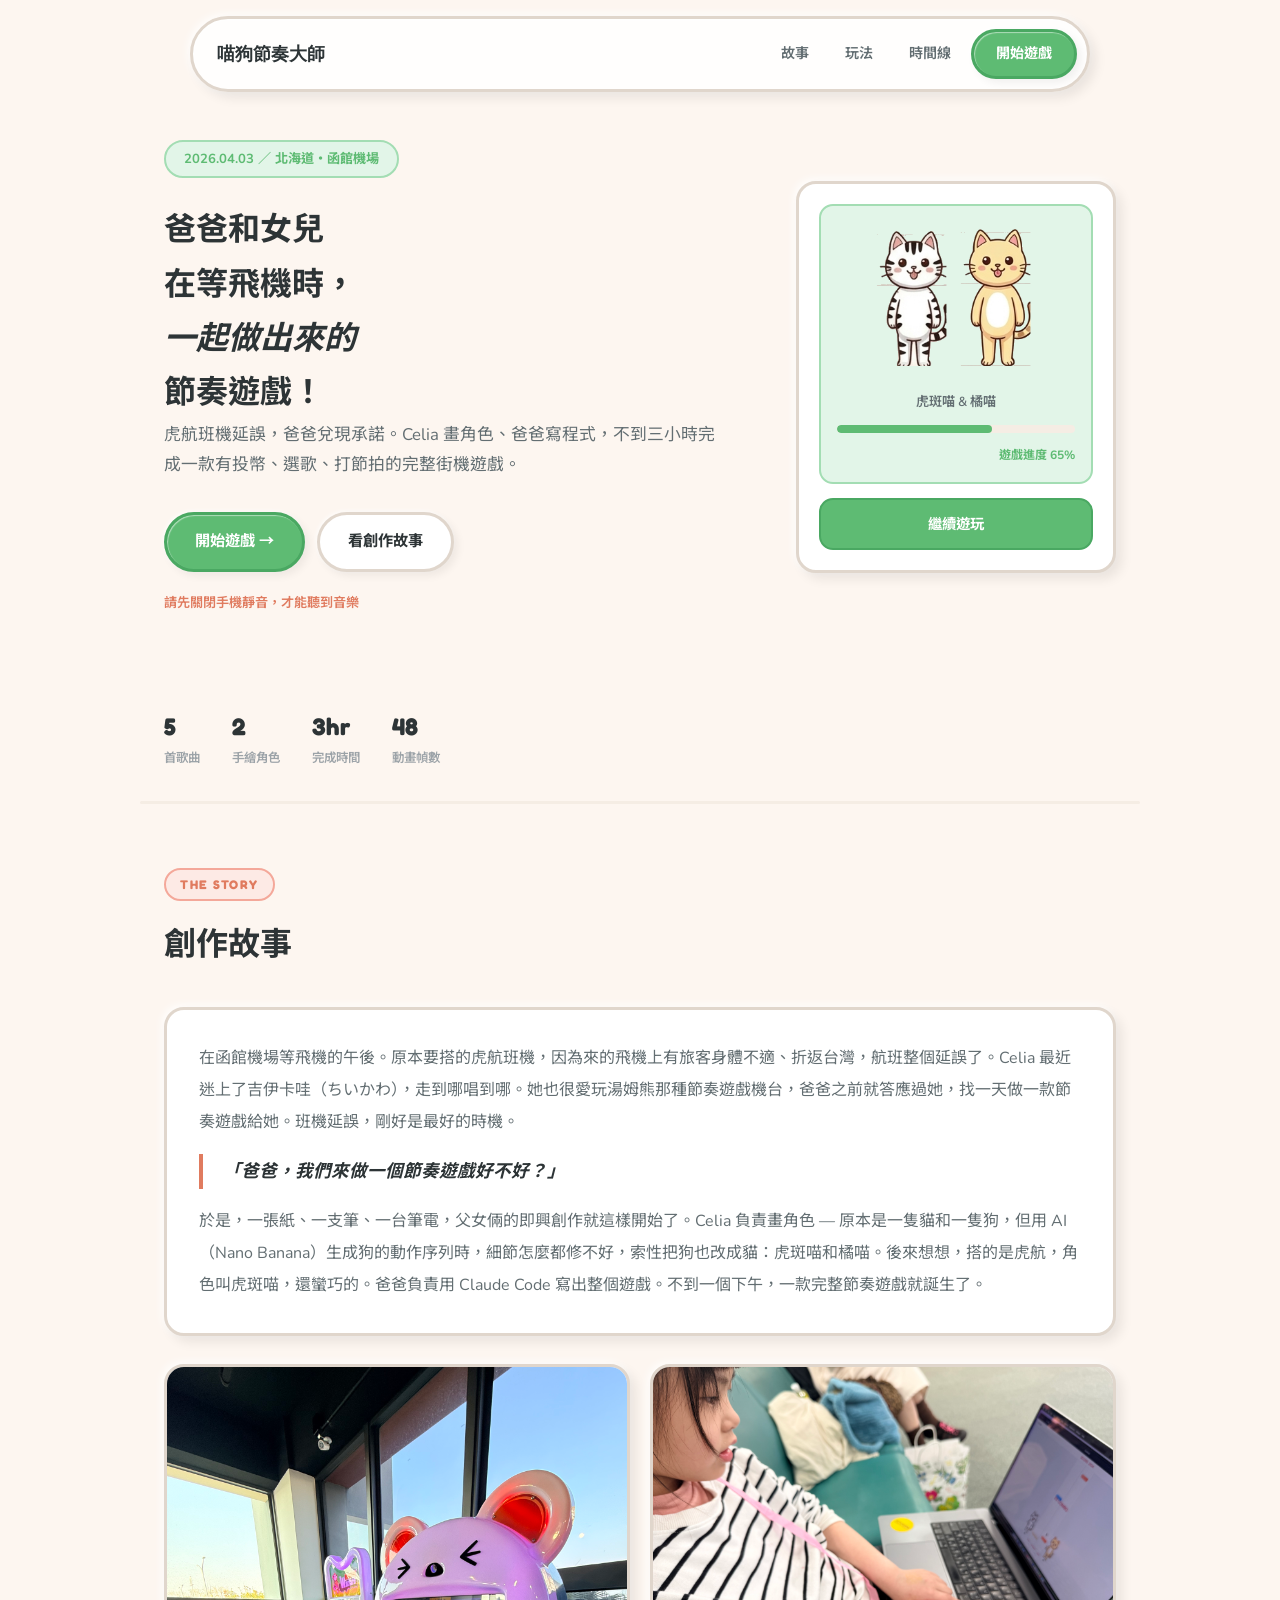
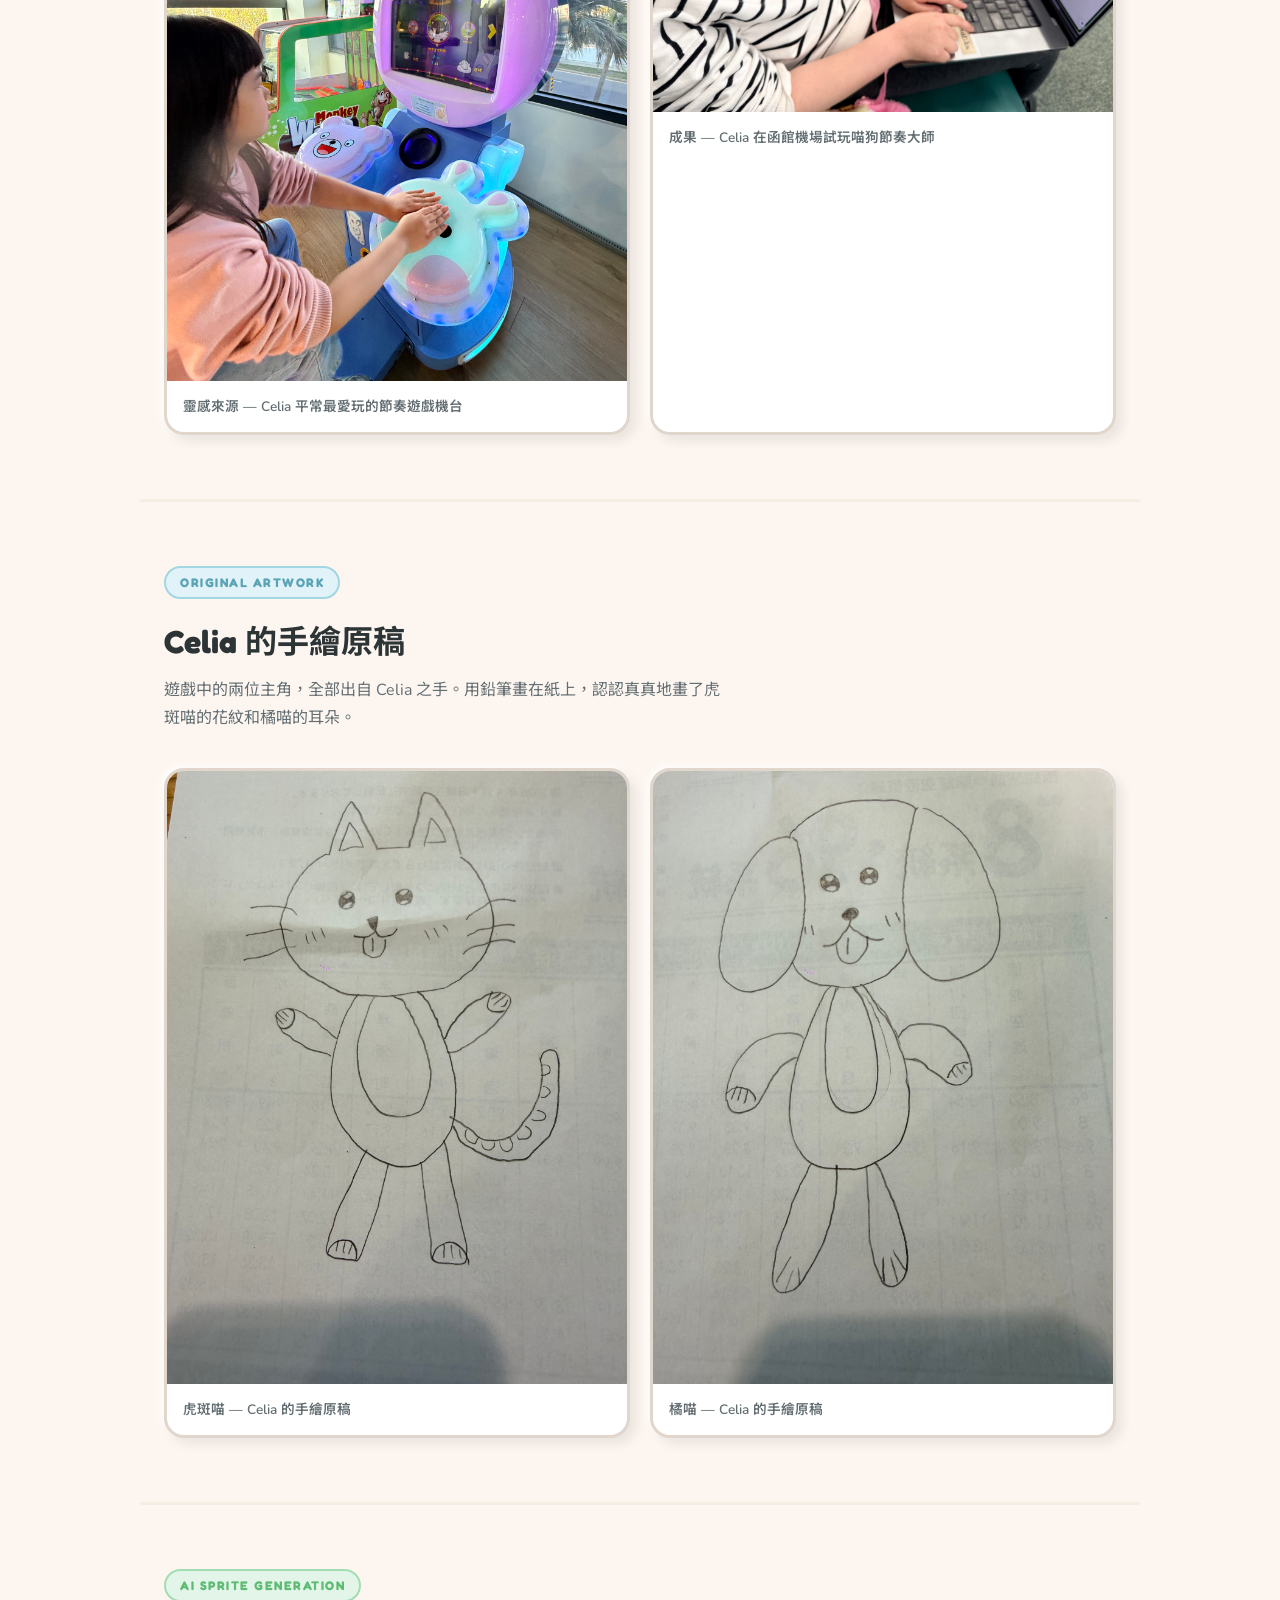
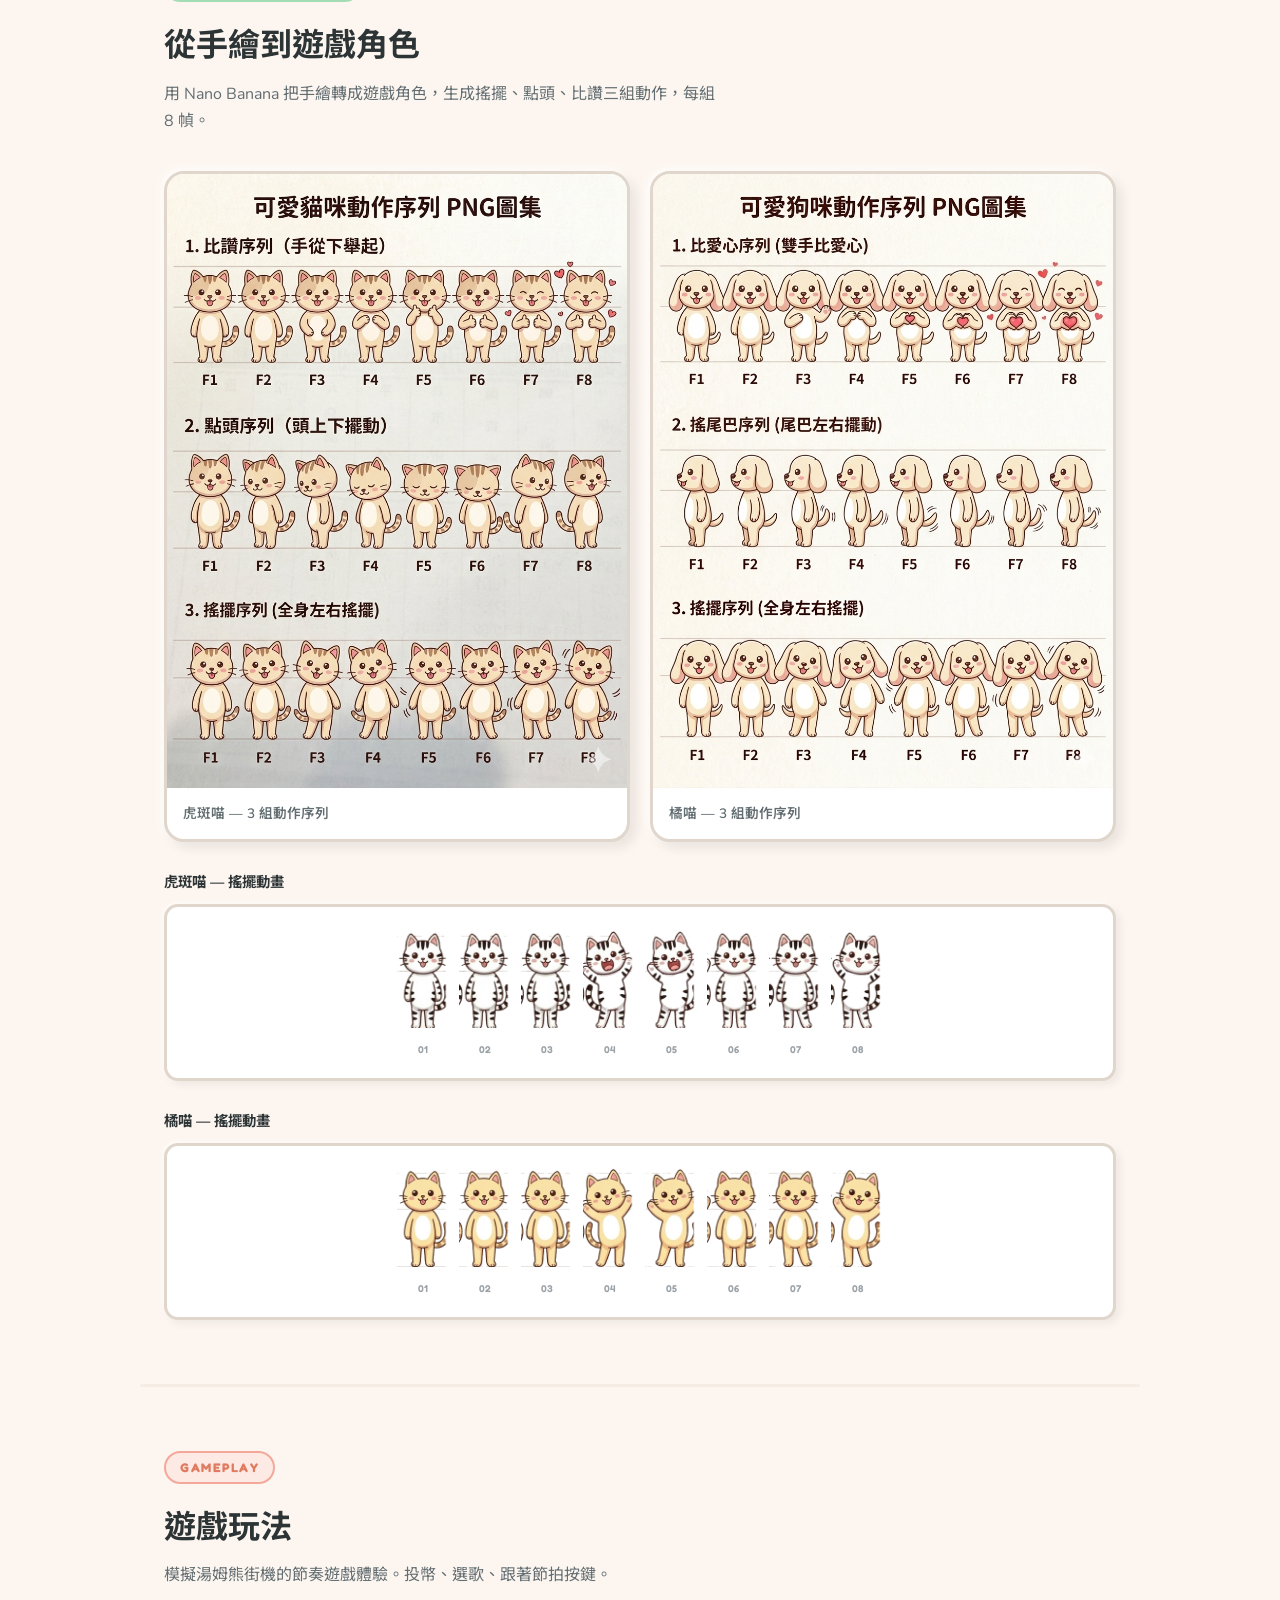
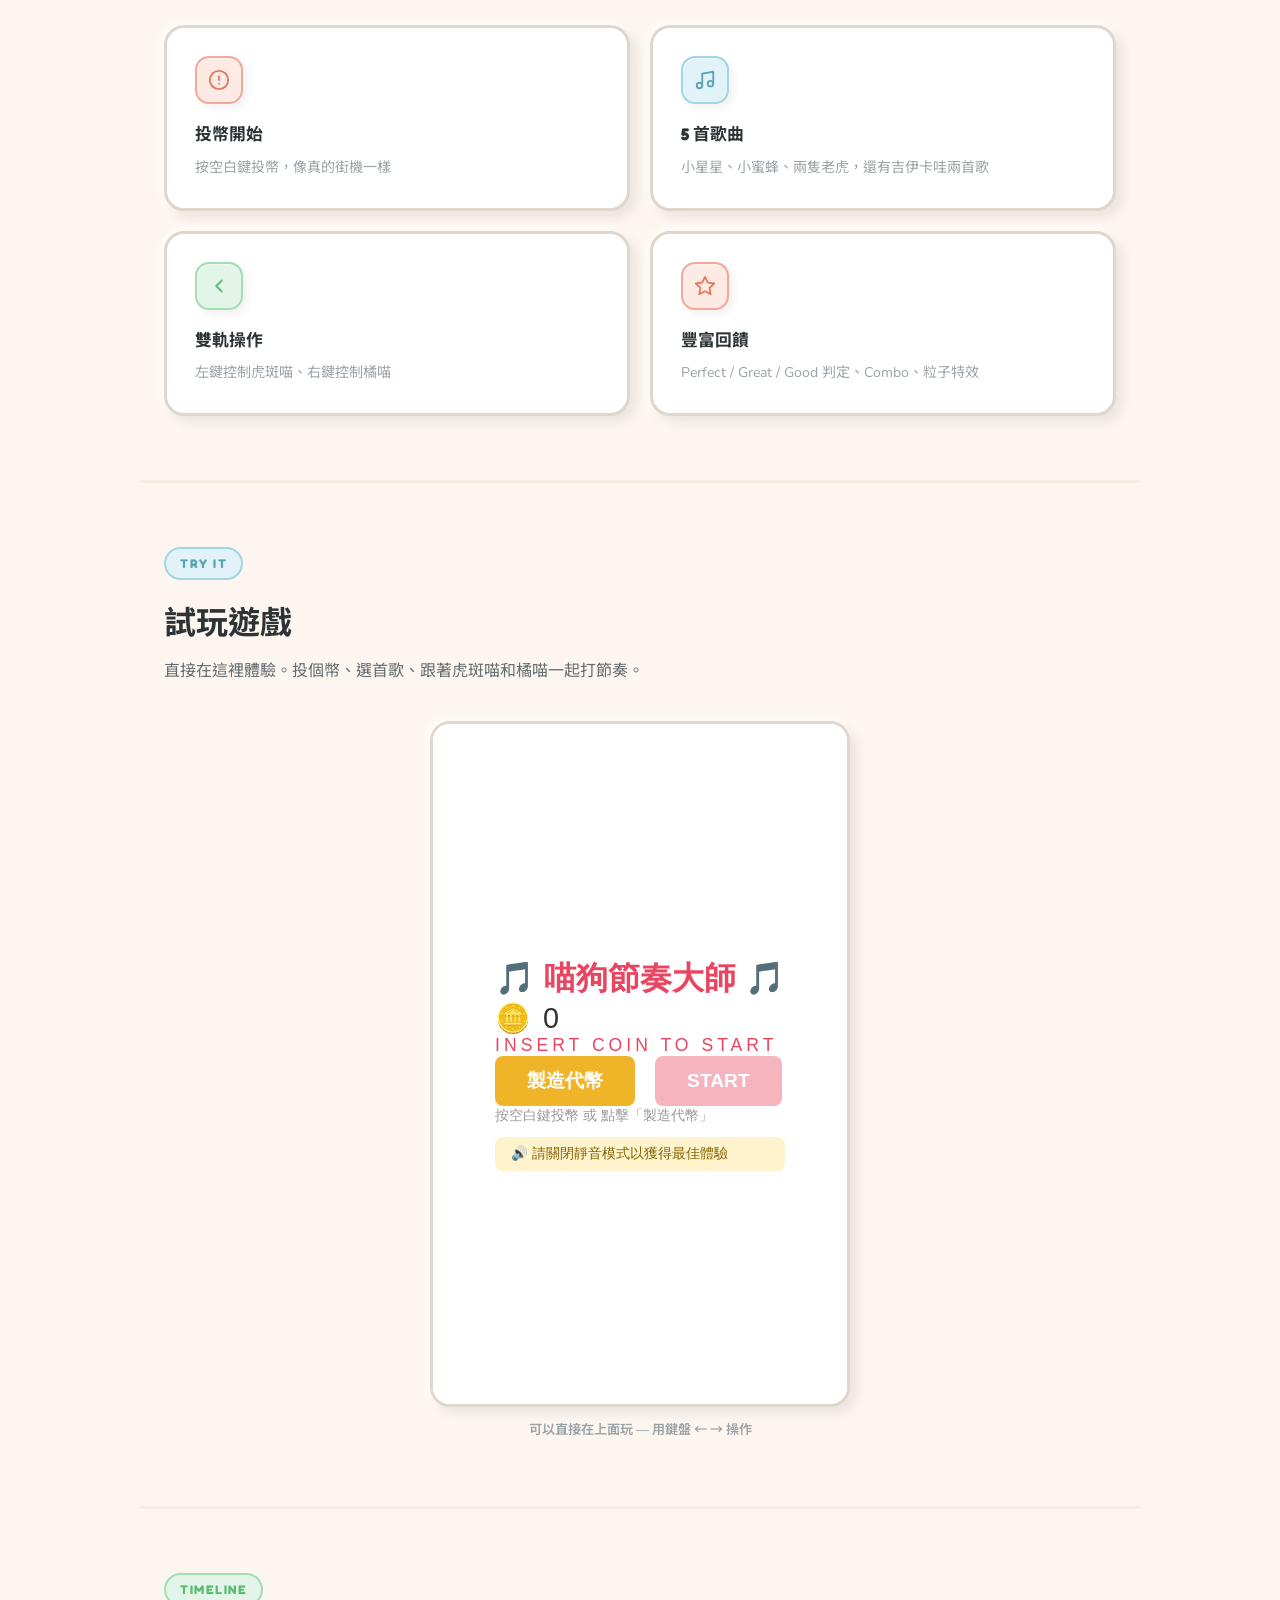
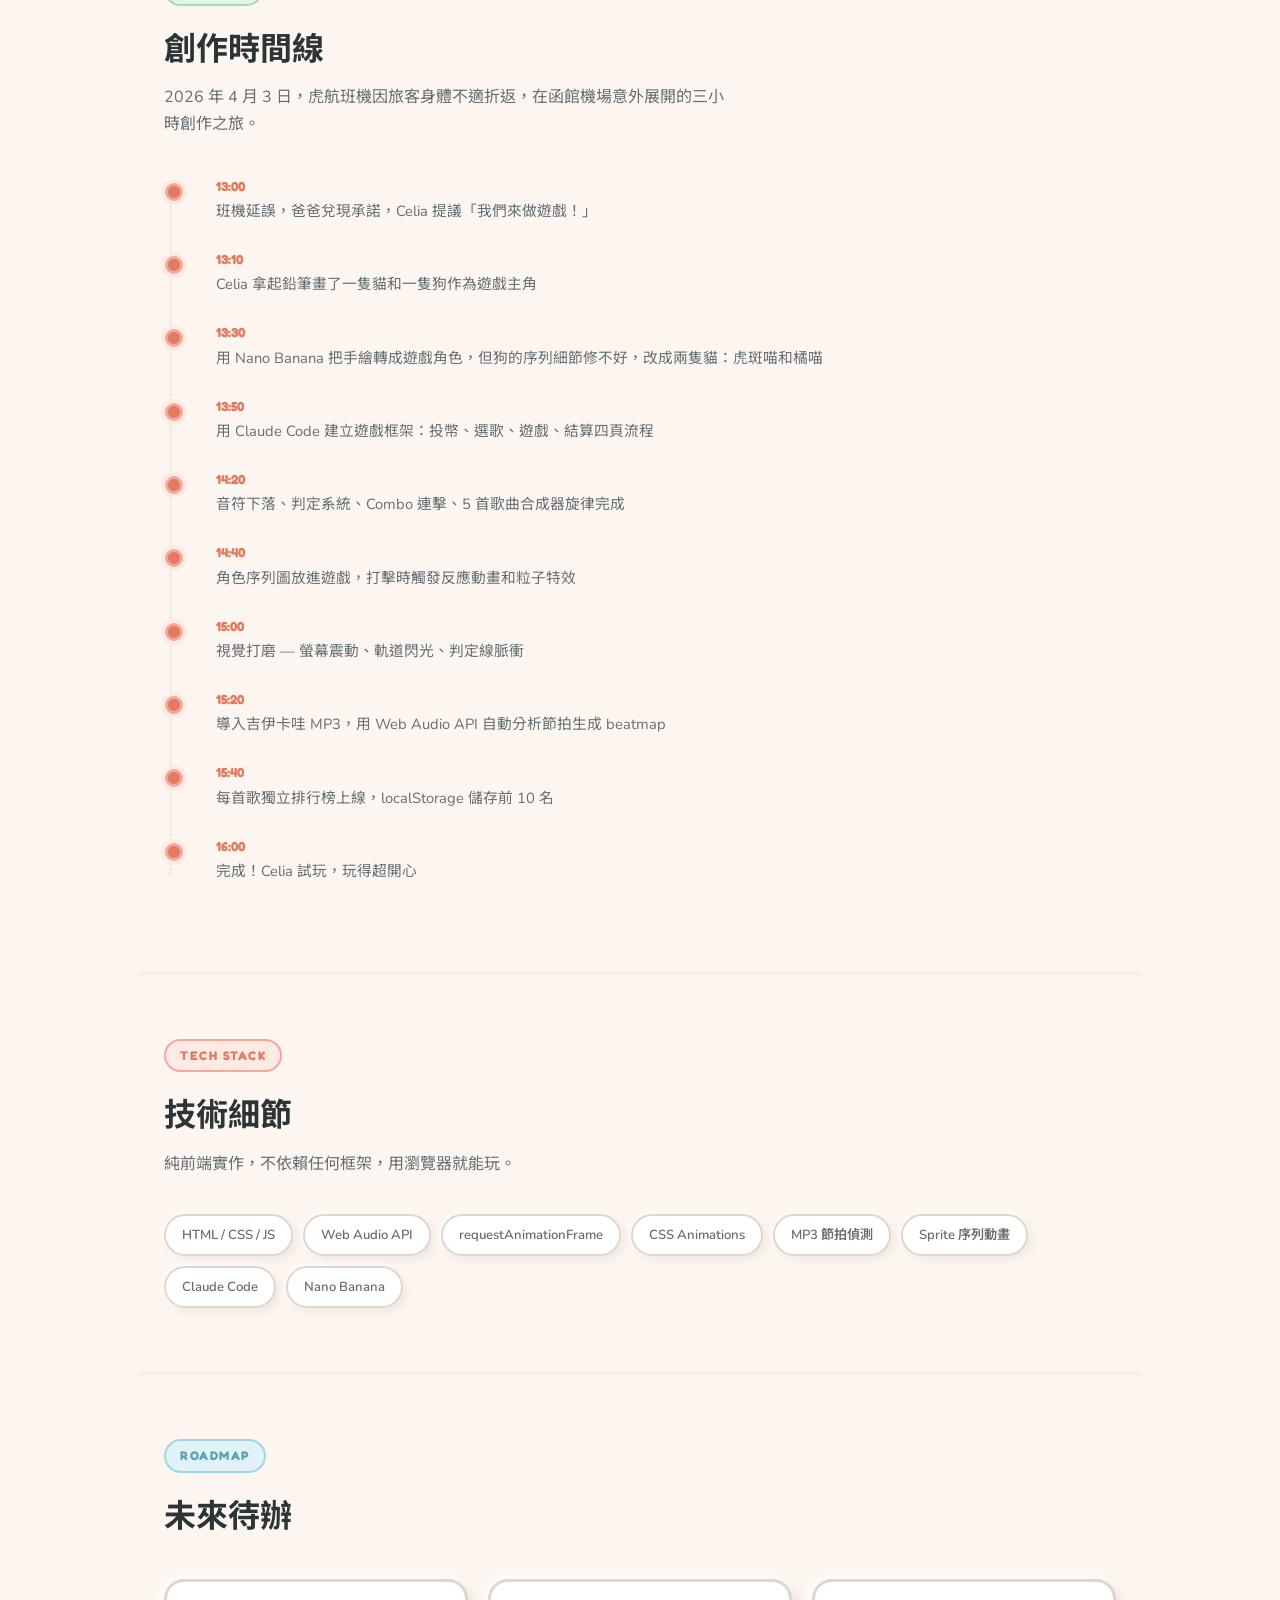
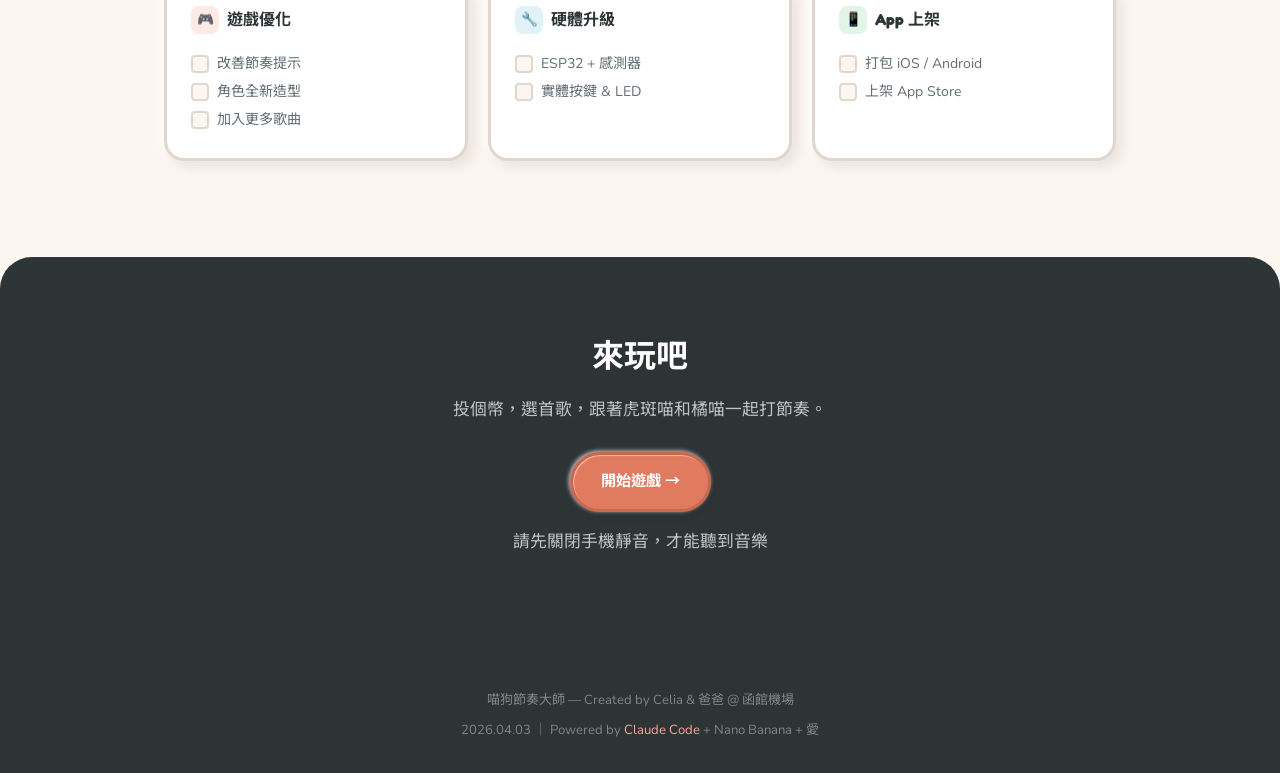
==== commit ad2a8087: "Update story with real details: Tiger Air delay, dad's promise, cat-dog origin The flight was delaye" ====
--- a/index.html
+++ b/index.html
@@ -661,7 +661,7 @@
     <div class="hero-content">
       <div class="hero-badge">2026.04.03 ／ 北海道・函館機場</div>
       <h1>爸爸和女兒<br>在等飛機時，<br><em>一起做出來的</em><br>節奏遊戲！</h1>
-      <p class="hero-sub">Celia 畫角色、爸爸寫程式，不到三小時完成一款有投幣、選歌、打節拍的完整街機遊戲。</p>
+      <p class="hero-sub">虎航班機延誤，爸爸兌現承諾。Celia 畫角色、爸爸寫程式，不到三小時完成一款有投幣、選歌、打節拍的完整街機遊戲。</p>
       <div class="hero-buttons">
         <a href="game.html" class="btn btn-primary">開始遊戲 →</a>
         <a href="#story" class="btn btn-secondary">看創作故事</a>
@@ -712,9 +712,9 @@
     </div>
 
     <div class="story-block">
-      班機延誤，在函館機場等飛機的午後。Celia 最近迷上了吉伊卡哇（ちいかわ），走到哪唱到哪。她也很愛玩湯姆熊那種節奏遊戲機台。
+      在函館機場等飛機的午後。原本要搭的虎航班機，因為來的飛機上有旅客身體不適、折返台灣，航班整個延誤了。Celia 最近迷上了吉伊卡哇（ちいかわ），走到哪唱到哪。她也很愛玩湯姆熊那種節奏遊戲機台，爸爸之前就答應過她，找一天做一款節奏遊戲給她。班機延誤，剛好是最好的時機。
       <span class="story-quote">「爸爸，我們來做一個節奏遊戲好不好？」</span>
-      於是，一張紙、一支筆、一台筆電，父女倆的即興創作就這樣開始了。Celia 負責畫角色 — 一隻虎斑喵和一隻橘喵；爸爸負責用 AI 把手繪變成遊戲角色，再用 Claude Code 寫出整個遊戲。不到一個下午，一款完整節奏遊戲就誕生了。
+      於是，一張紙、一支筆、一台筆電，父女倆的即興創作就這樣開始了。Celia 負責畫角色 — 原本是一隻貓和一隻狗，但用 AI（Nano Banana）生成狗的動作序列時，細節怎麼都修不好，索性把狗也改成貓：虎斑喵和橘喵。後來想想，搭的是虎航，角色叫虎斑喵，還蠻巧的。爸爸負責用 Claude Code 寫出整個遊戲。不到一個下午，一款完整節奏遊戲就誕生了。
     </div>
 
     <div class="img-grid">
@@ -860,12 +860,12 @@
     <div class="section-header">
       <div class="section-label section-label-green">Timeline</div>
       <h2>創作時間線</h2>
-      <p class="section-desc">2026 年 4 月 3 日，因為班機延誤而展開的三小時創作之旅。</p>
+      <p class="section-desc">2026 年 4 月 3 日，虎航班機因旅客身體不適折返，在函館機場意外展開的三小時創作之旅。</p>
     </div>
     <div class="timeline">
-      <div class="tl-item"><div class="tl-time">13:00</div><div class="tl-event">班機延誤，Celia 提議「爸爸，我們來做遊戲！」</div></div>
-      <div class="tl-item"><div class="tl-time">13:10</div><div class="tl-event">Celia 拿起鉛筆畫了一隻虎斑喵和一隻橘喵作為遊戲主角</div></div>
-      <div class="tl-item"><div class="tl-time">13:30</div><div class="tl-event">用 Nano Banana 把手繪轉成遊戲角色，生成三組動作各 8 幀</div></div>
+      <div class="tl-item"><div class="tl-time">13:00</div><div class="tl-event">班機延誤，爸爸兌現承諾，Celia 提議「我們來做遊戲！」</div></div>
+      <div class="tl-item"><div class="tl-time">13:10</div><div class="tl-event">Celia 拿起鉛筆畫了一隻貓和一隻狗作為遊戲主角</div></div>
+      <div class="tl-item"><div class="tl-time">13:30</div><div class="tl-event">用 Nano Banana 把手繪轉成遊戲角色，但狗的序列細節修不好，改成兩隻貓：虎斑喵和橘喵</div></div>
       <div class="tl-item"><div class="tl-time">13:50</div><div class="tl-event">用 Claude Code 建立遊戲框架：投幣、選歌、遊戲、結算四頁流程</div></div>
       <div class="tl-item"><div class="tl-time">14:20</div><div class="tl-event">音符下落、判定系統、Combo 連擊、5 首歌曲合成器旋律完成</div></div>
       <div class="tl-item"><div class="tl-time">14:40</div><div class="tl-event">角色序列圖放進遊戲，打擊時觸發反應動畫和粒子特效</div></div>
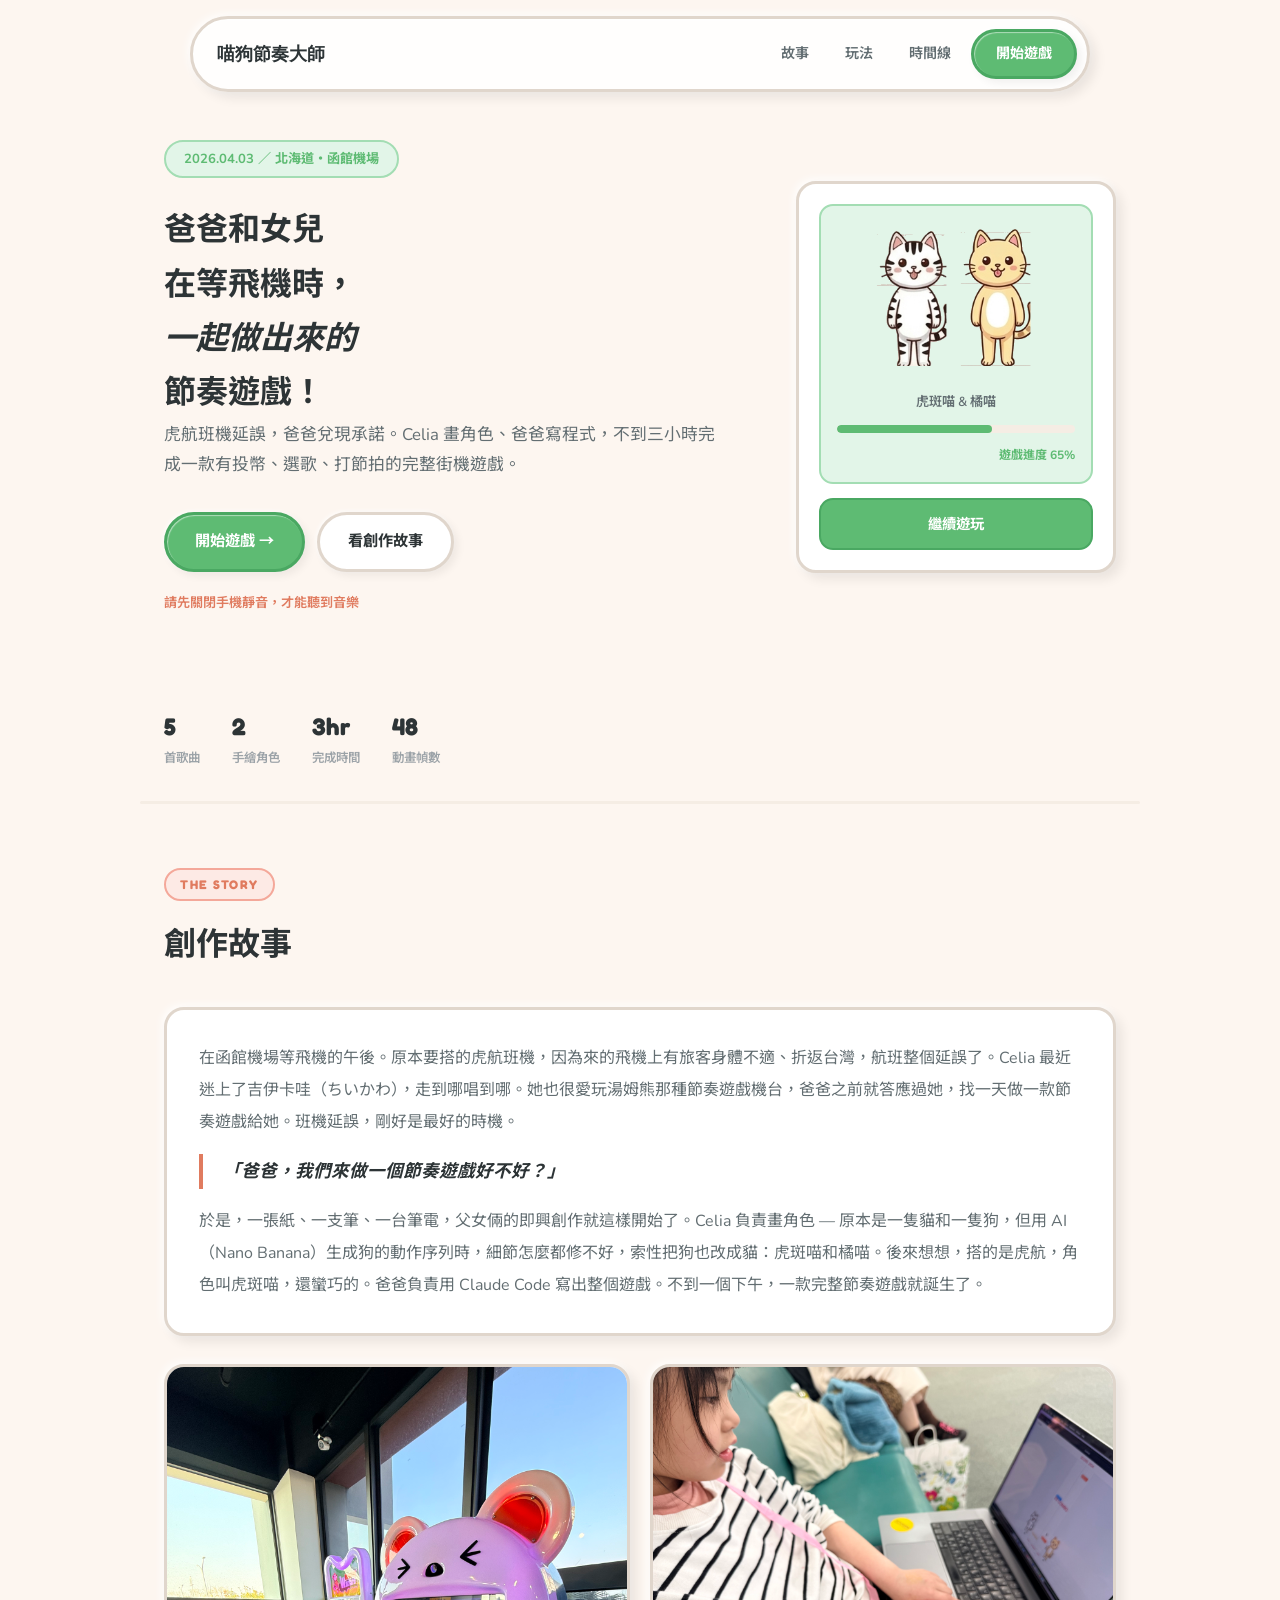
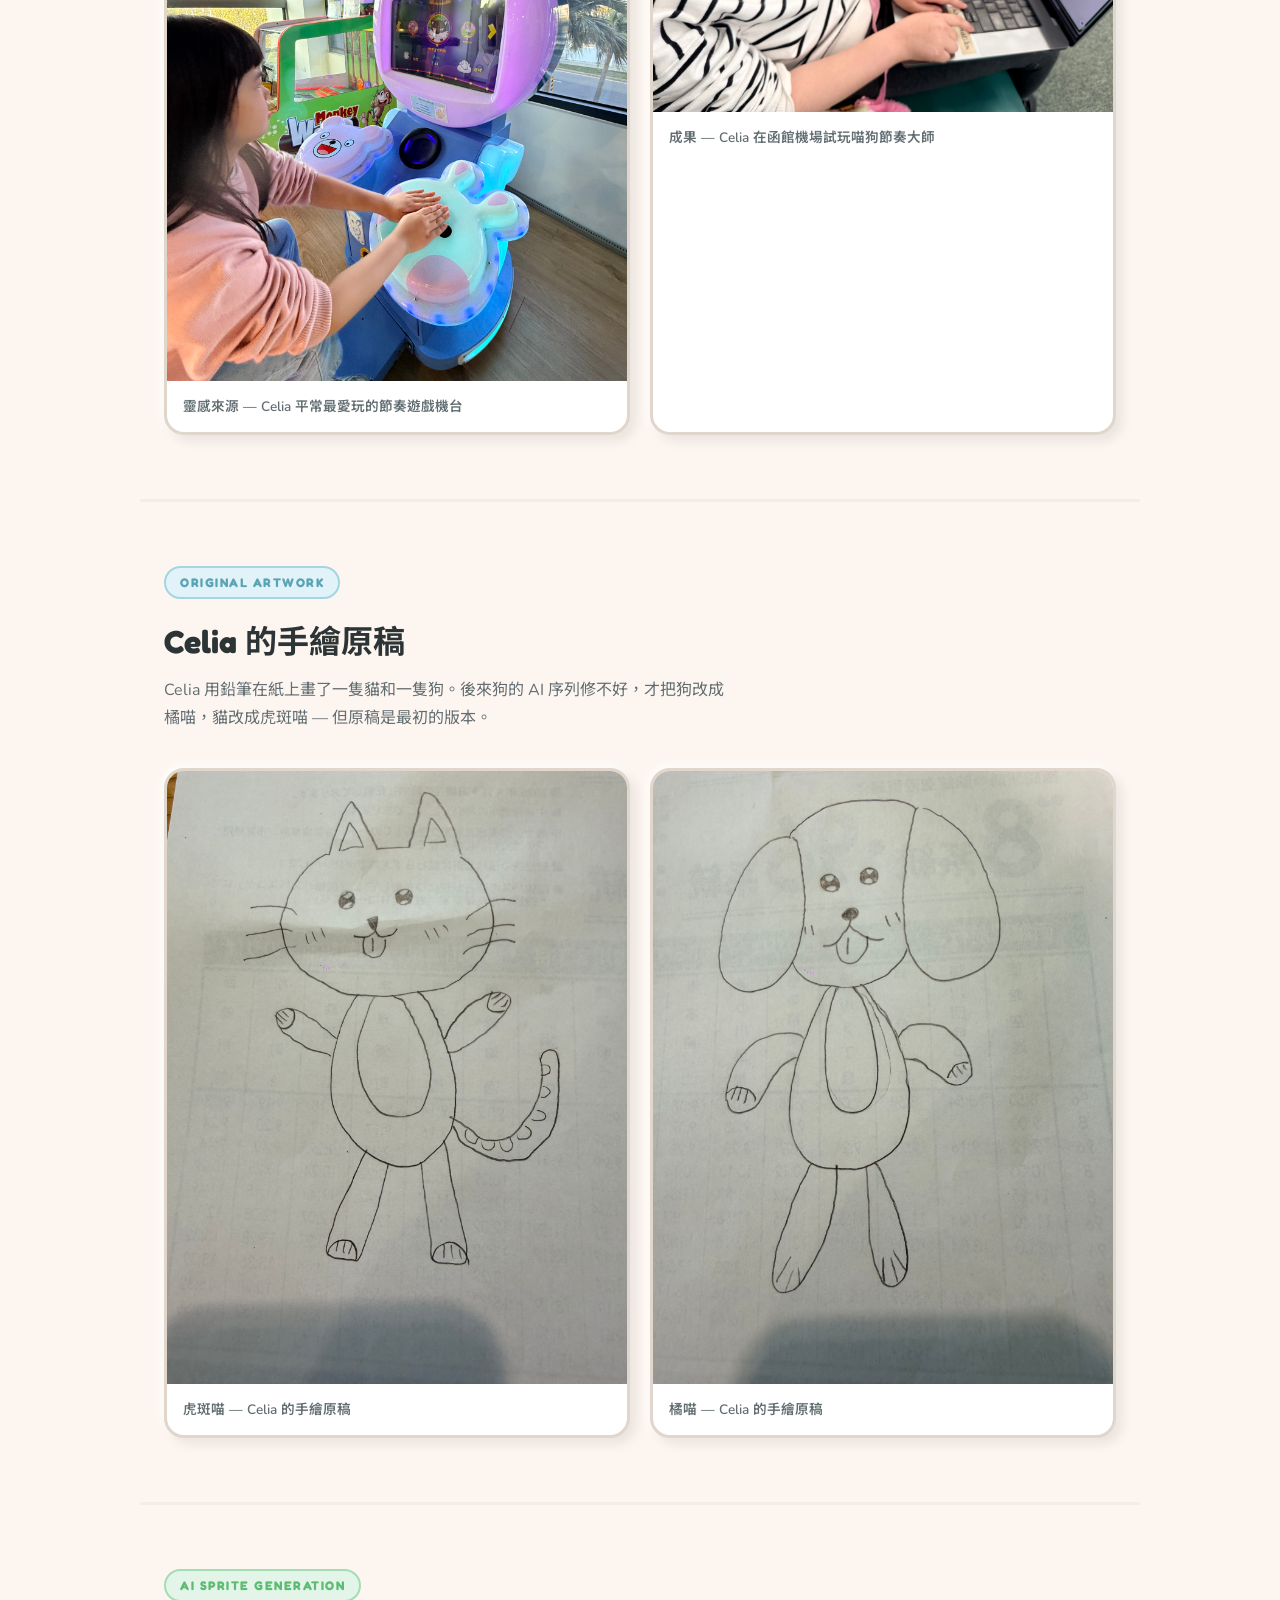
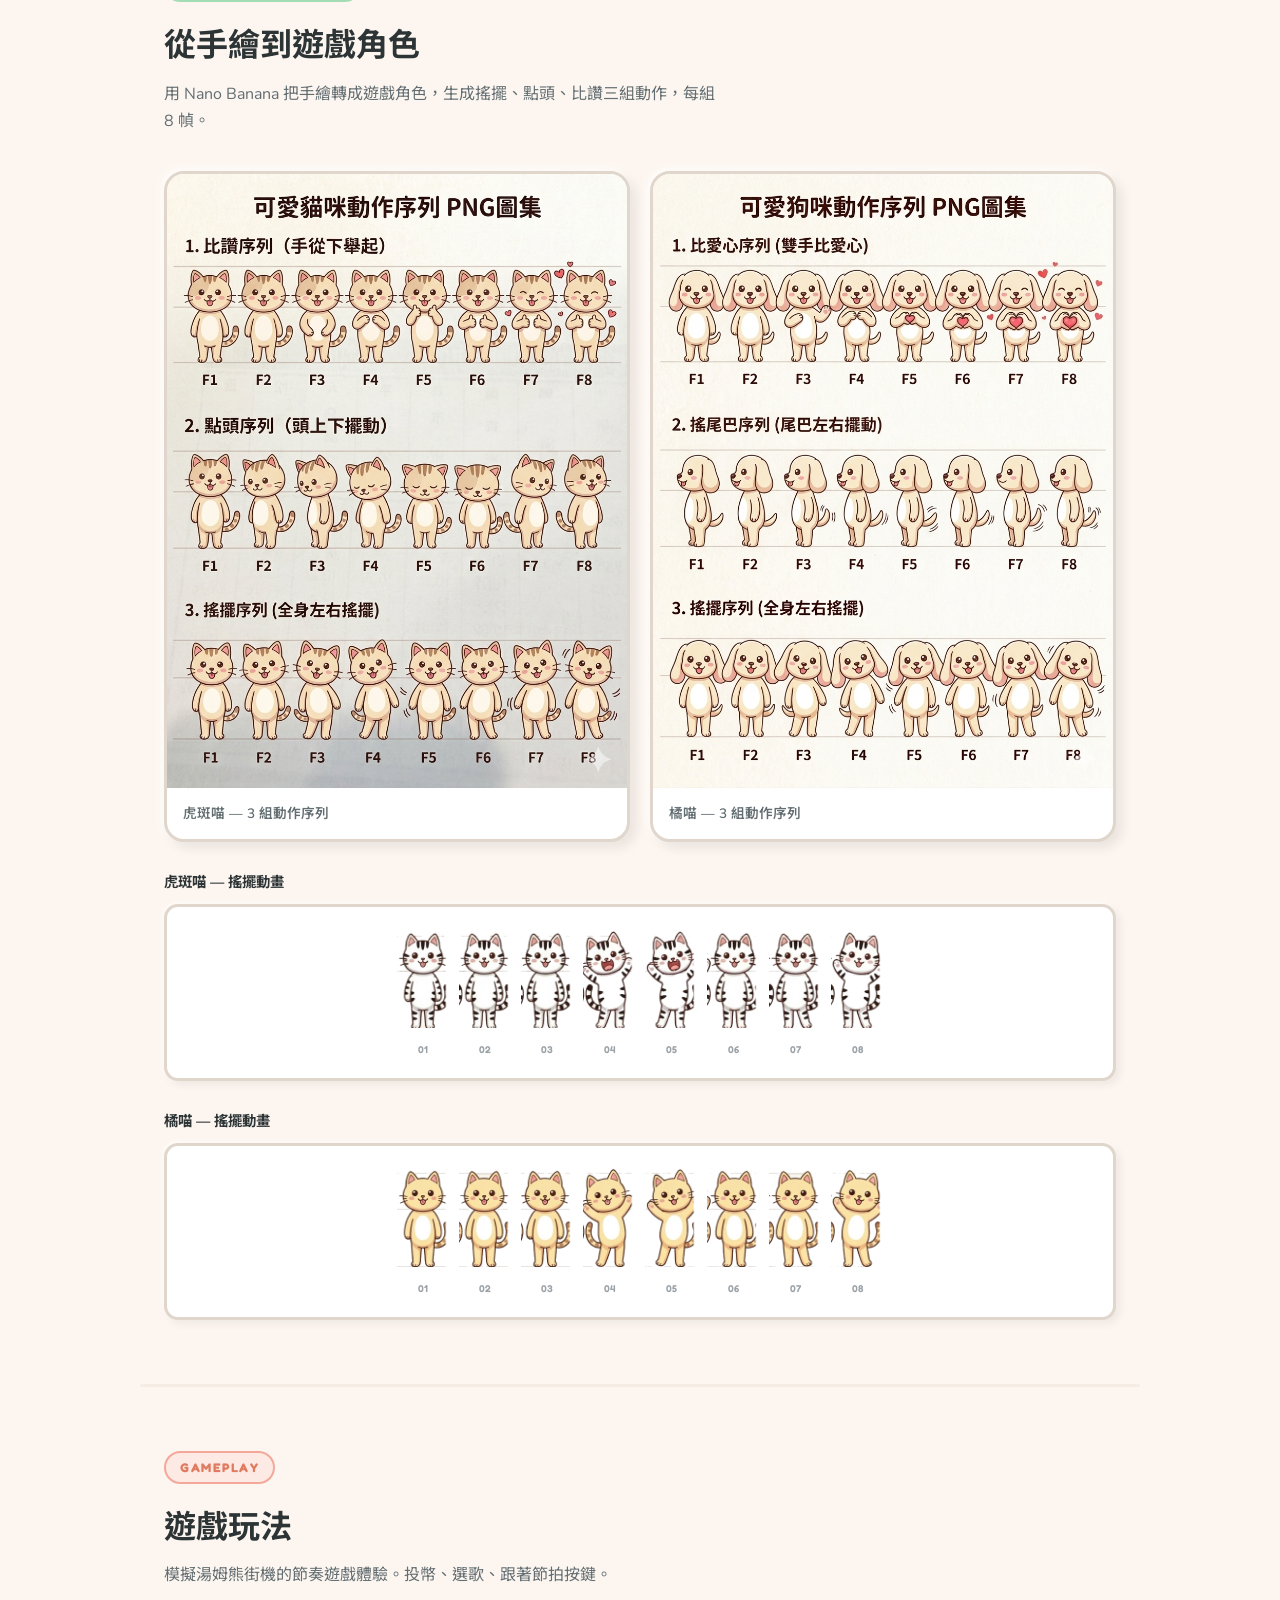
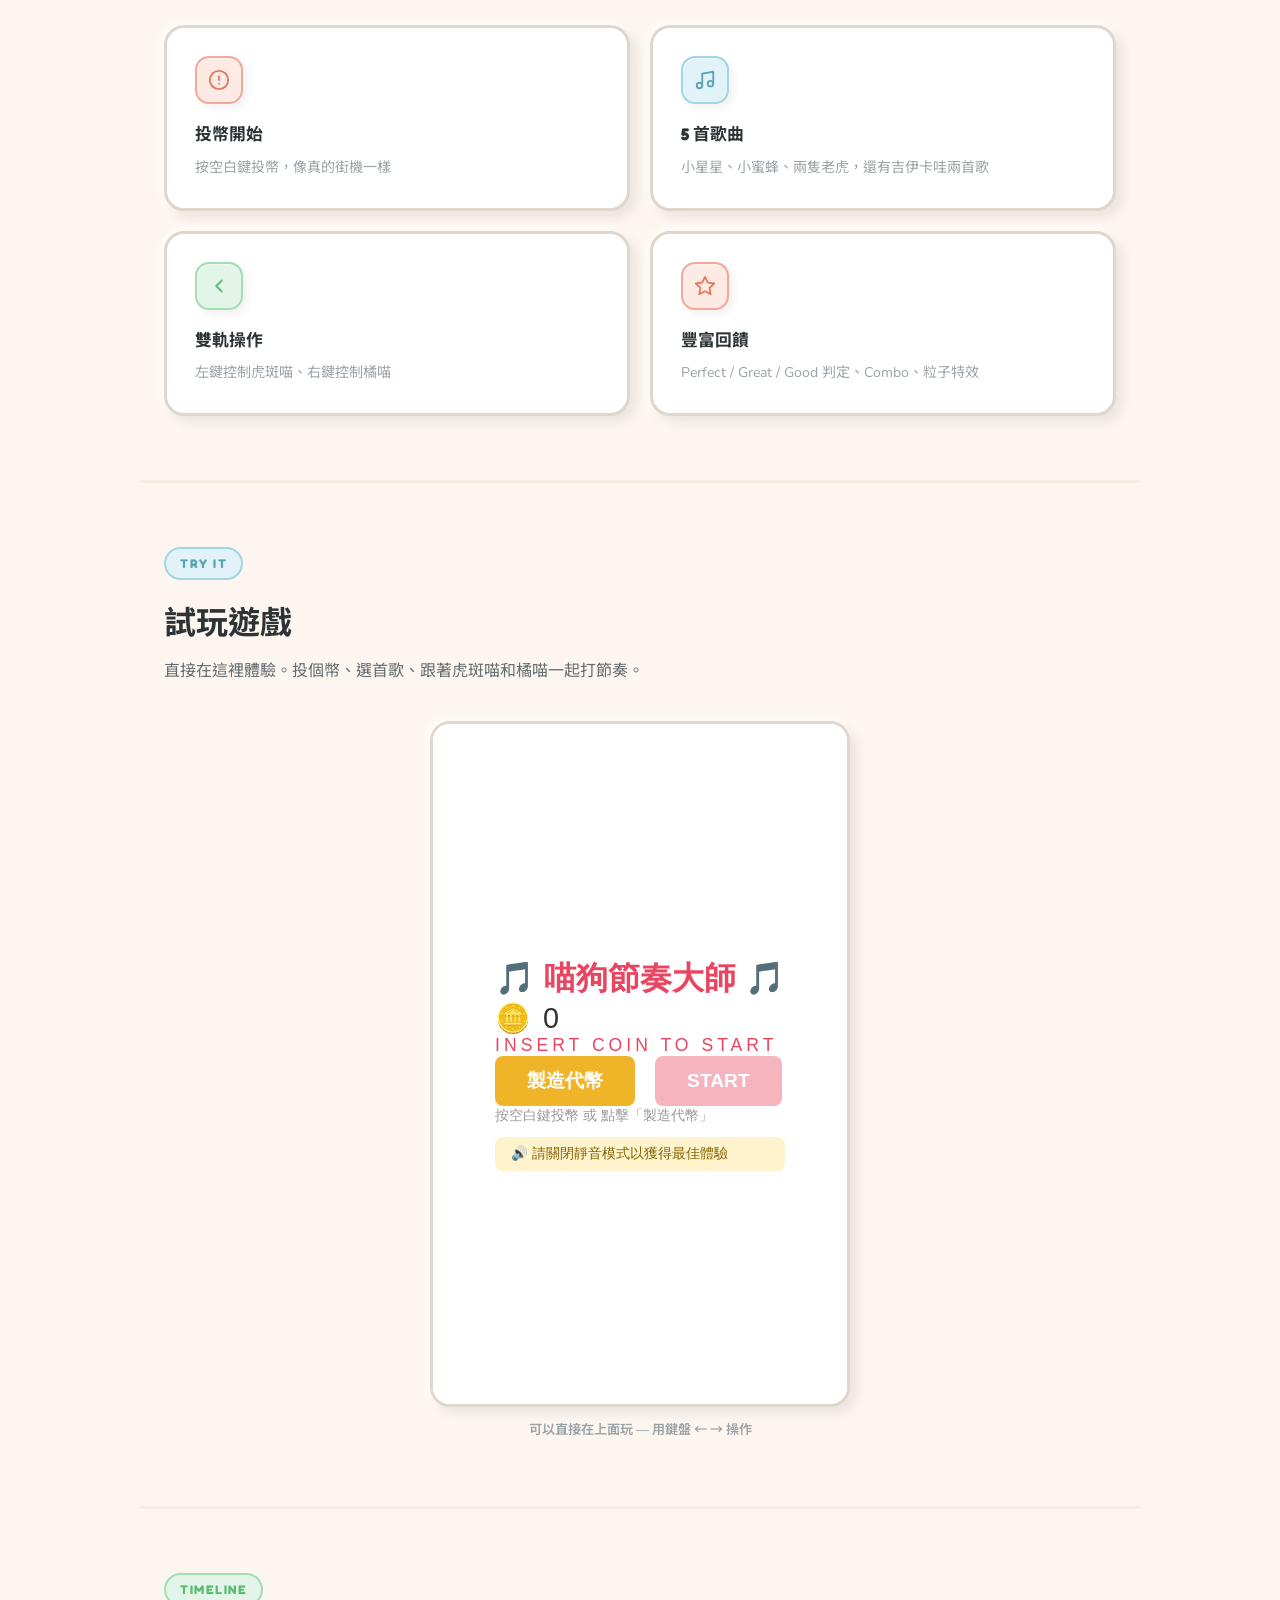
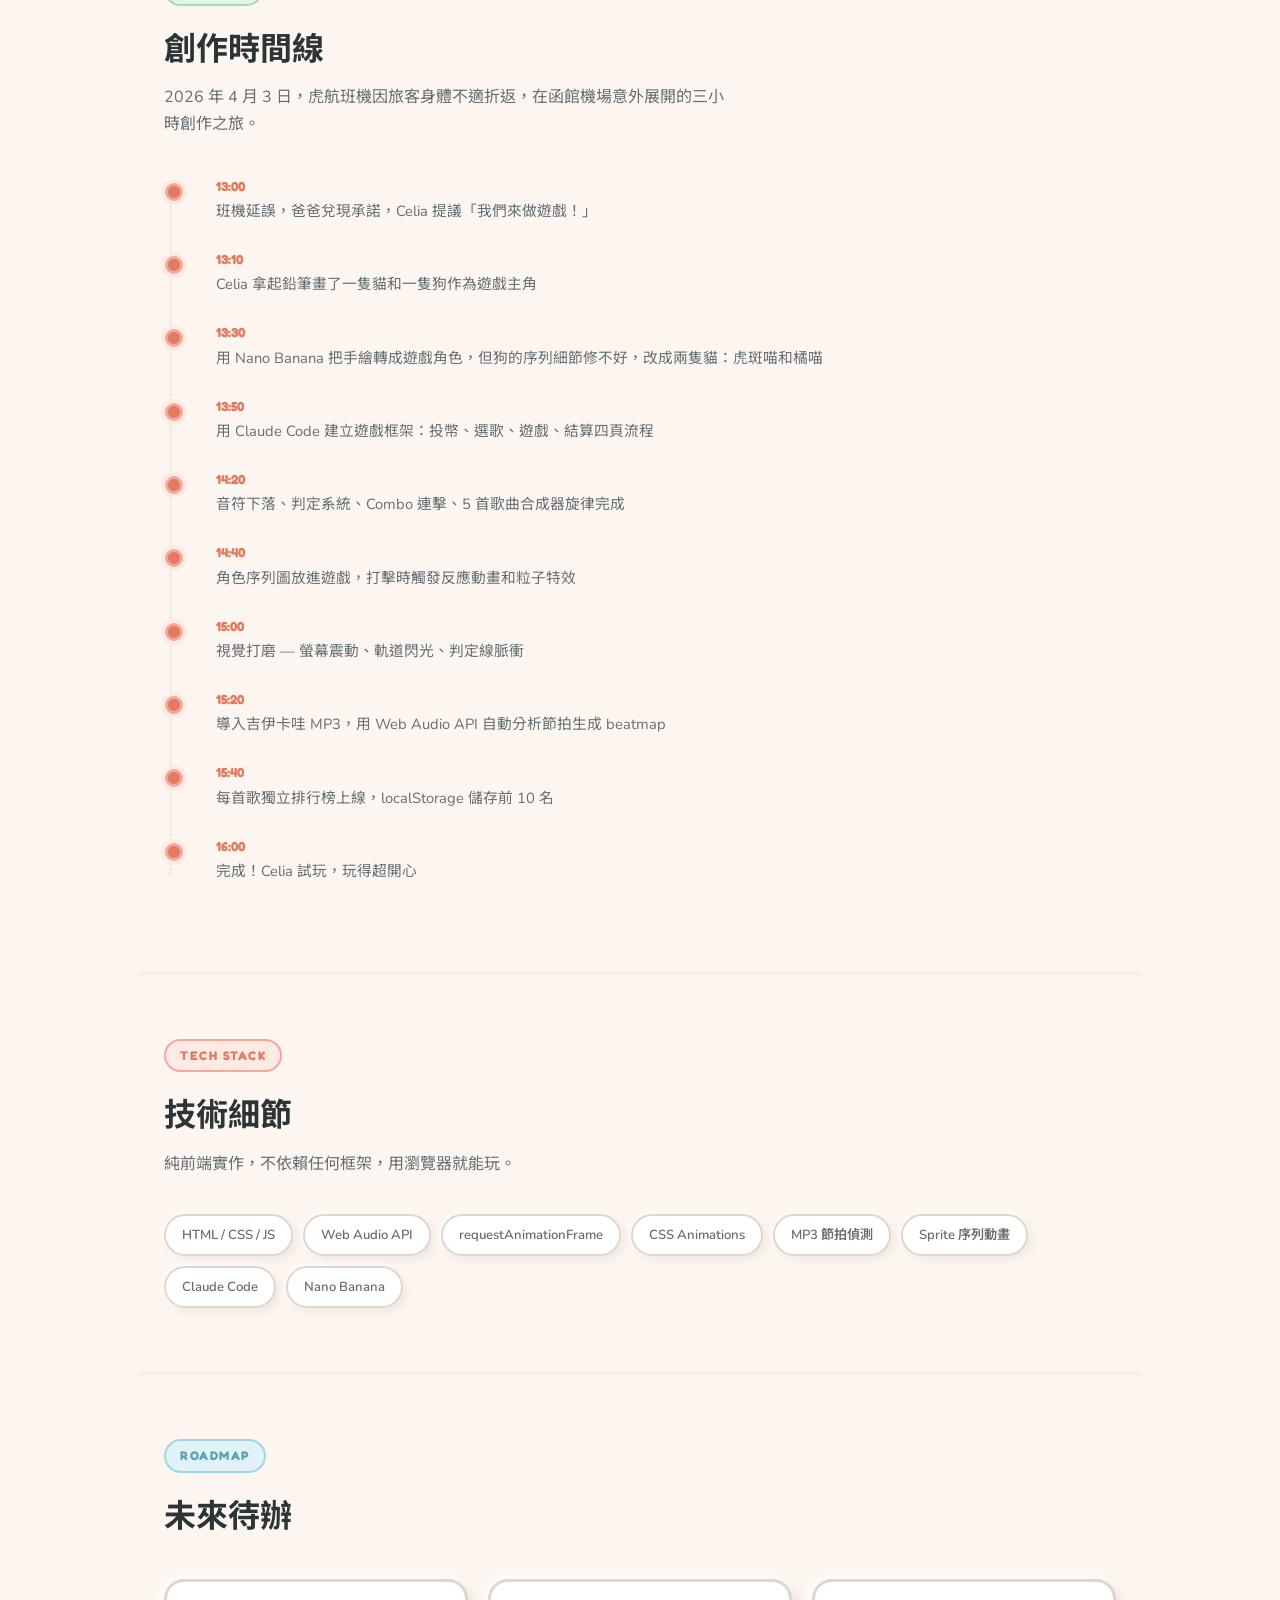
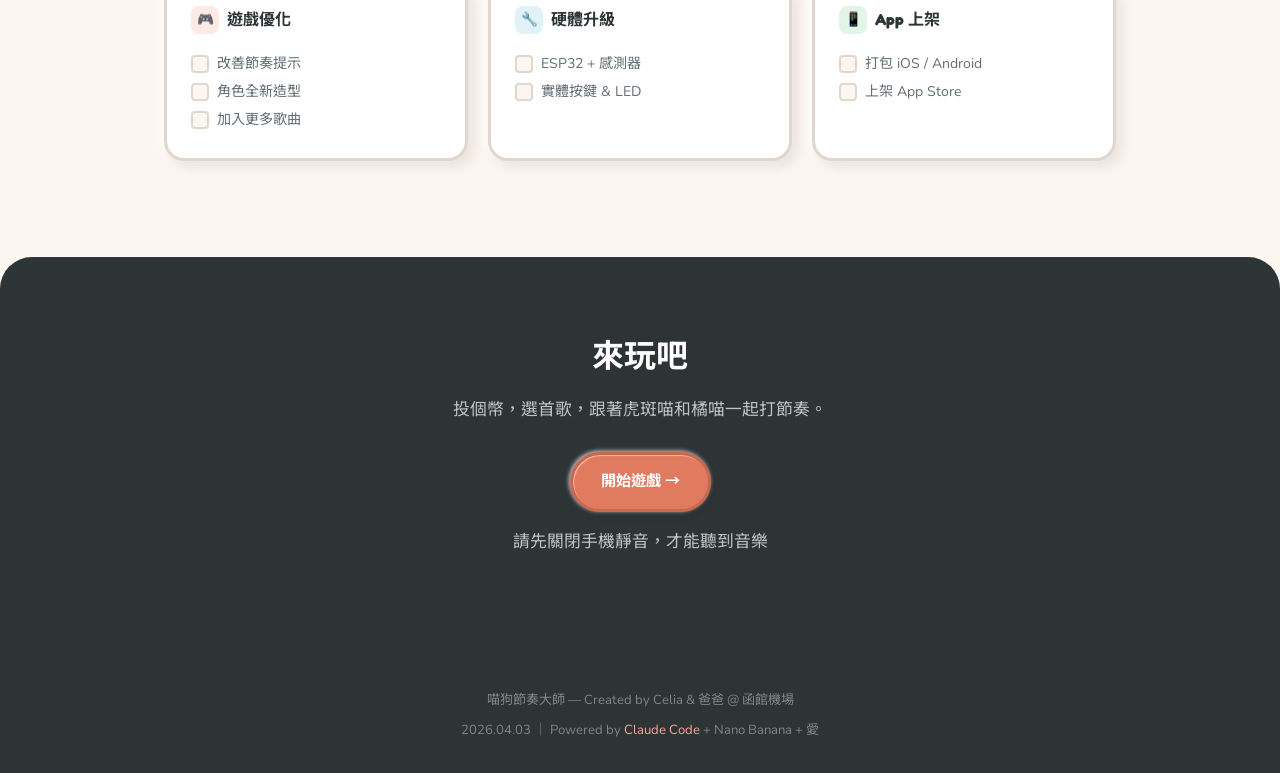
==== commit 55f60828: "Fix hand-drawn description, add leaderboard scroll Update artwork section to reflect Celia's origina" ====
--- a/index.html
+++ b/index.html
@@ -736,7 +736,7 @@
     <div class="section-header">
       <div class="section-label section-label-teal">Original Artwork</div>
       <h2>Celia 的手繪原稿</h2>
-      <p class="section-desc">遊戲中的兩位主角，全部出自 Celia 之手。用鉛筆畫在紙上，認認真真地畫了虎斑喵的花紋和橘喵的耳朵。</p>
+      <p class="section-desc">Celia 用鉛筆在紙上畫了一隻貓和一隻狗。後來狗的 AI 序列修不好，才把狗改成橘喵，貓改成虎斑喵 — 但原稿是最初的版本。</p>
     </div>
     <div class="img-grid">
       <figure class="img-card">
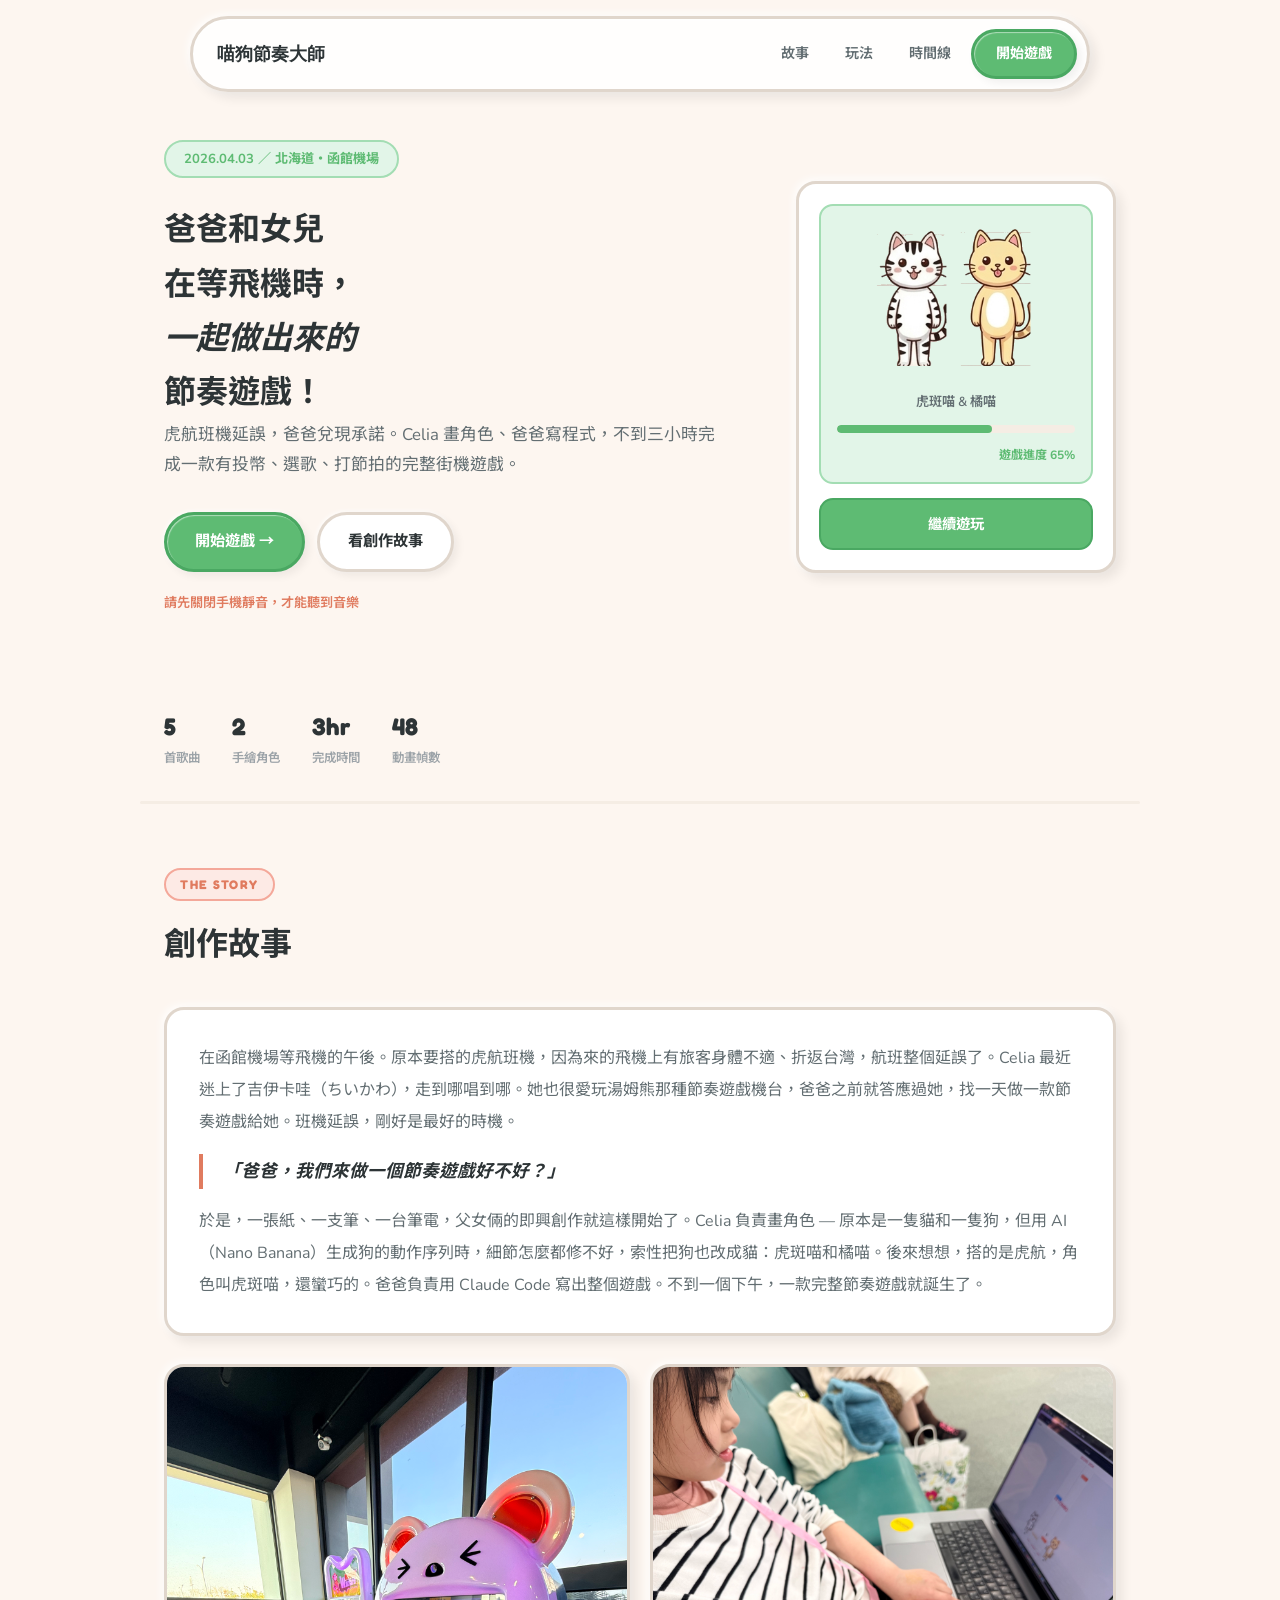
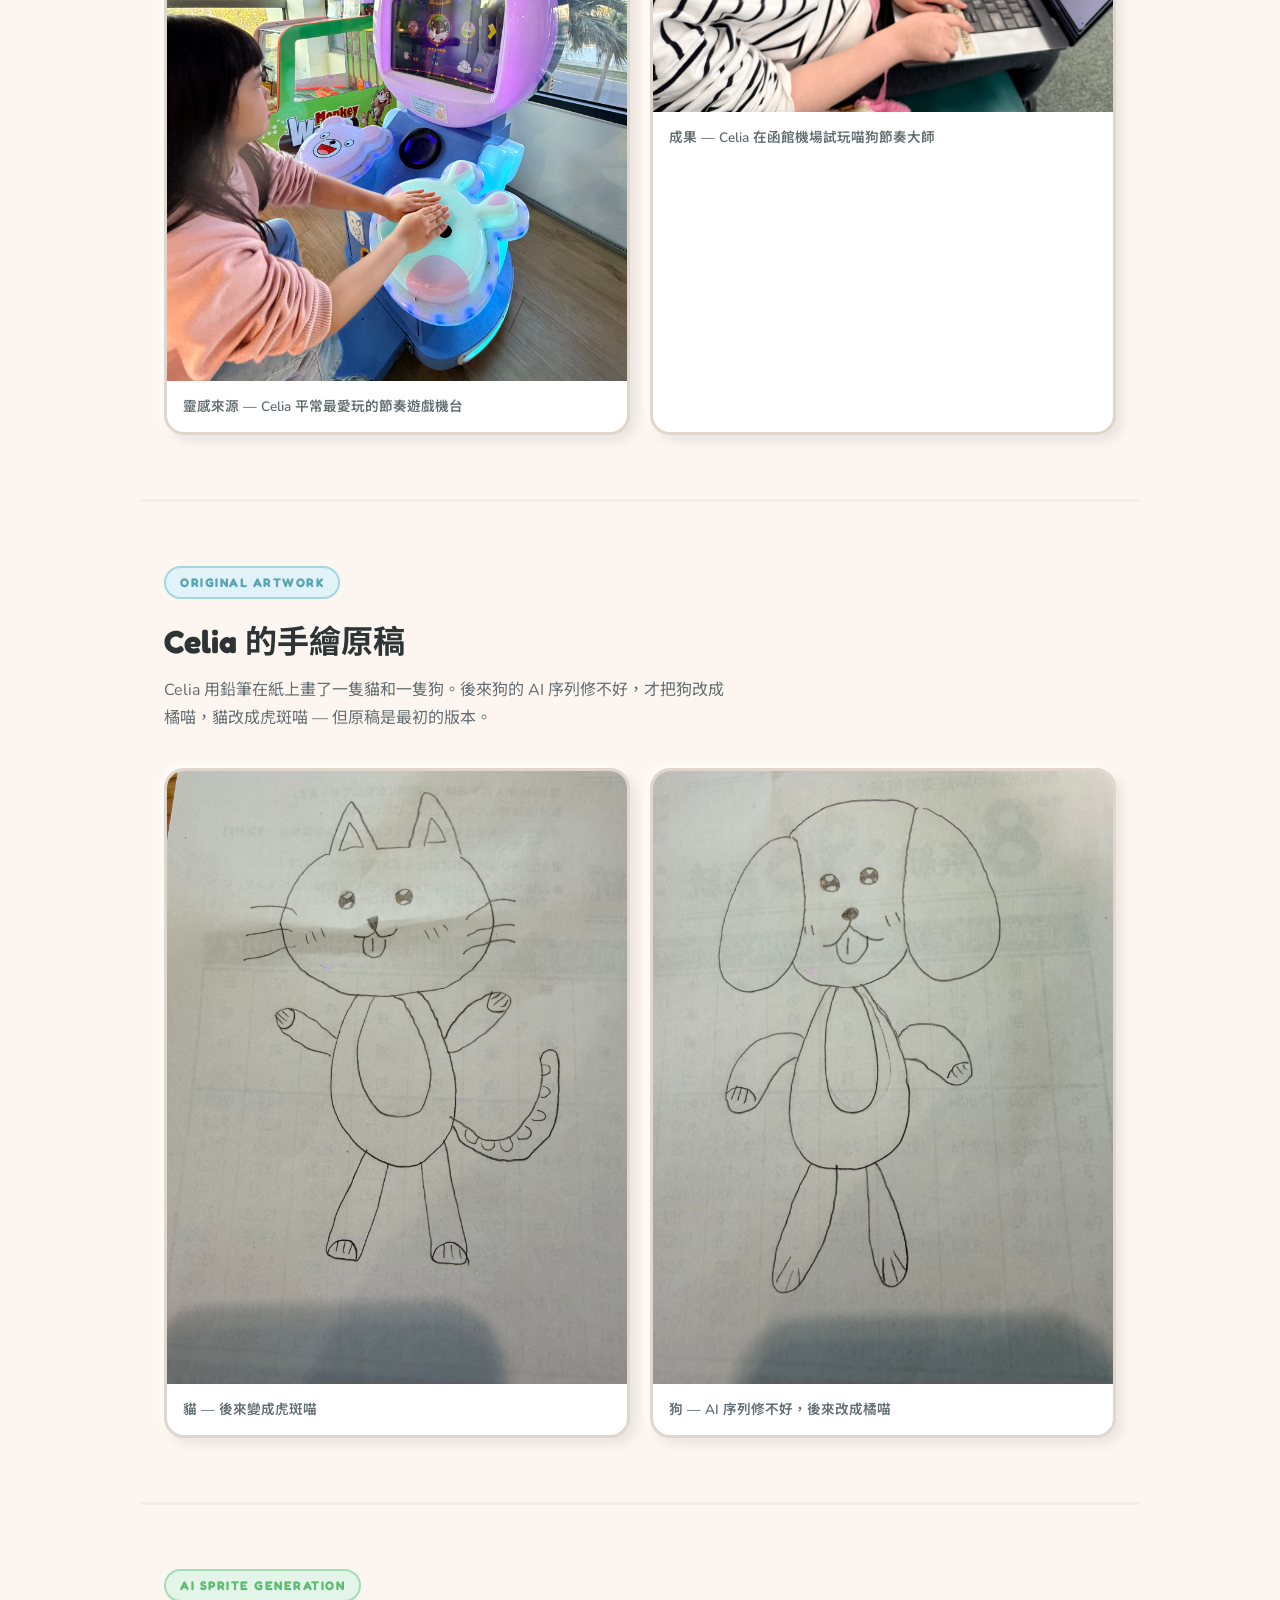
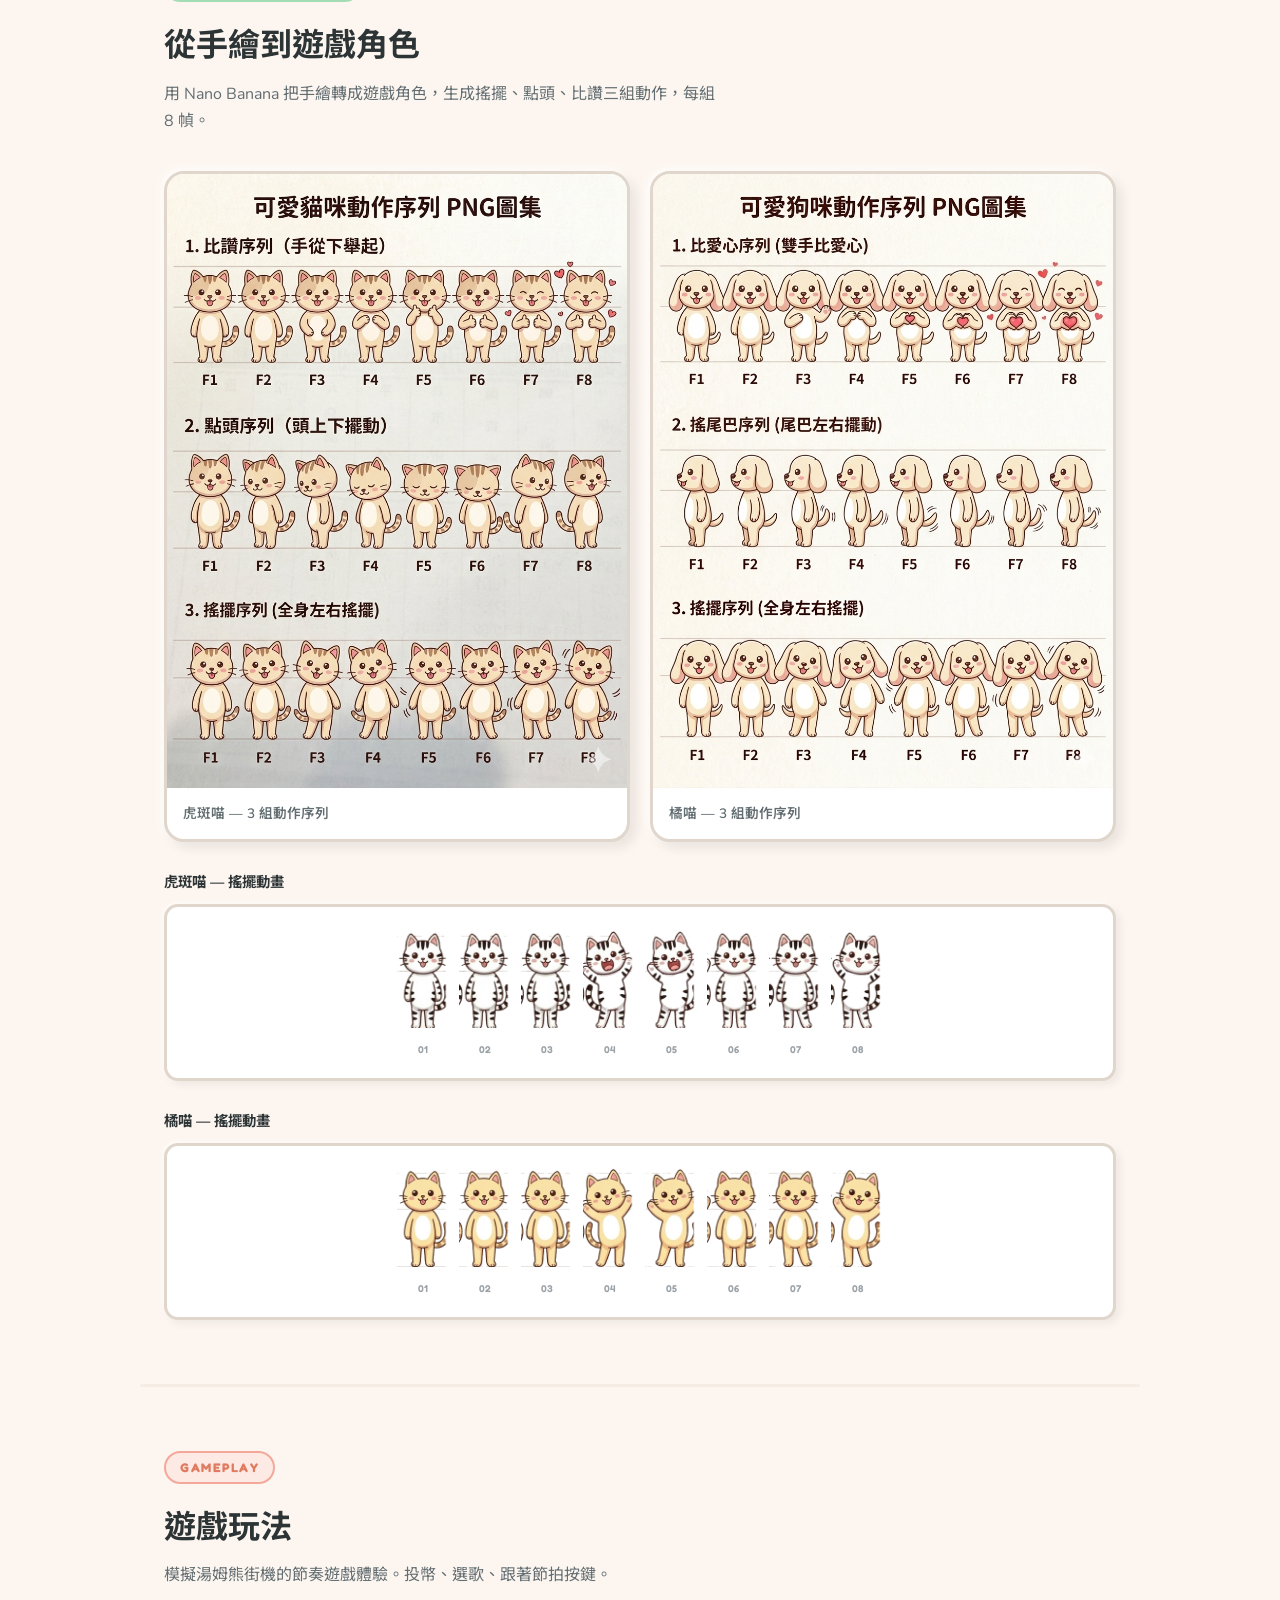
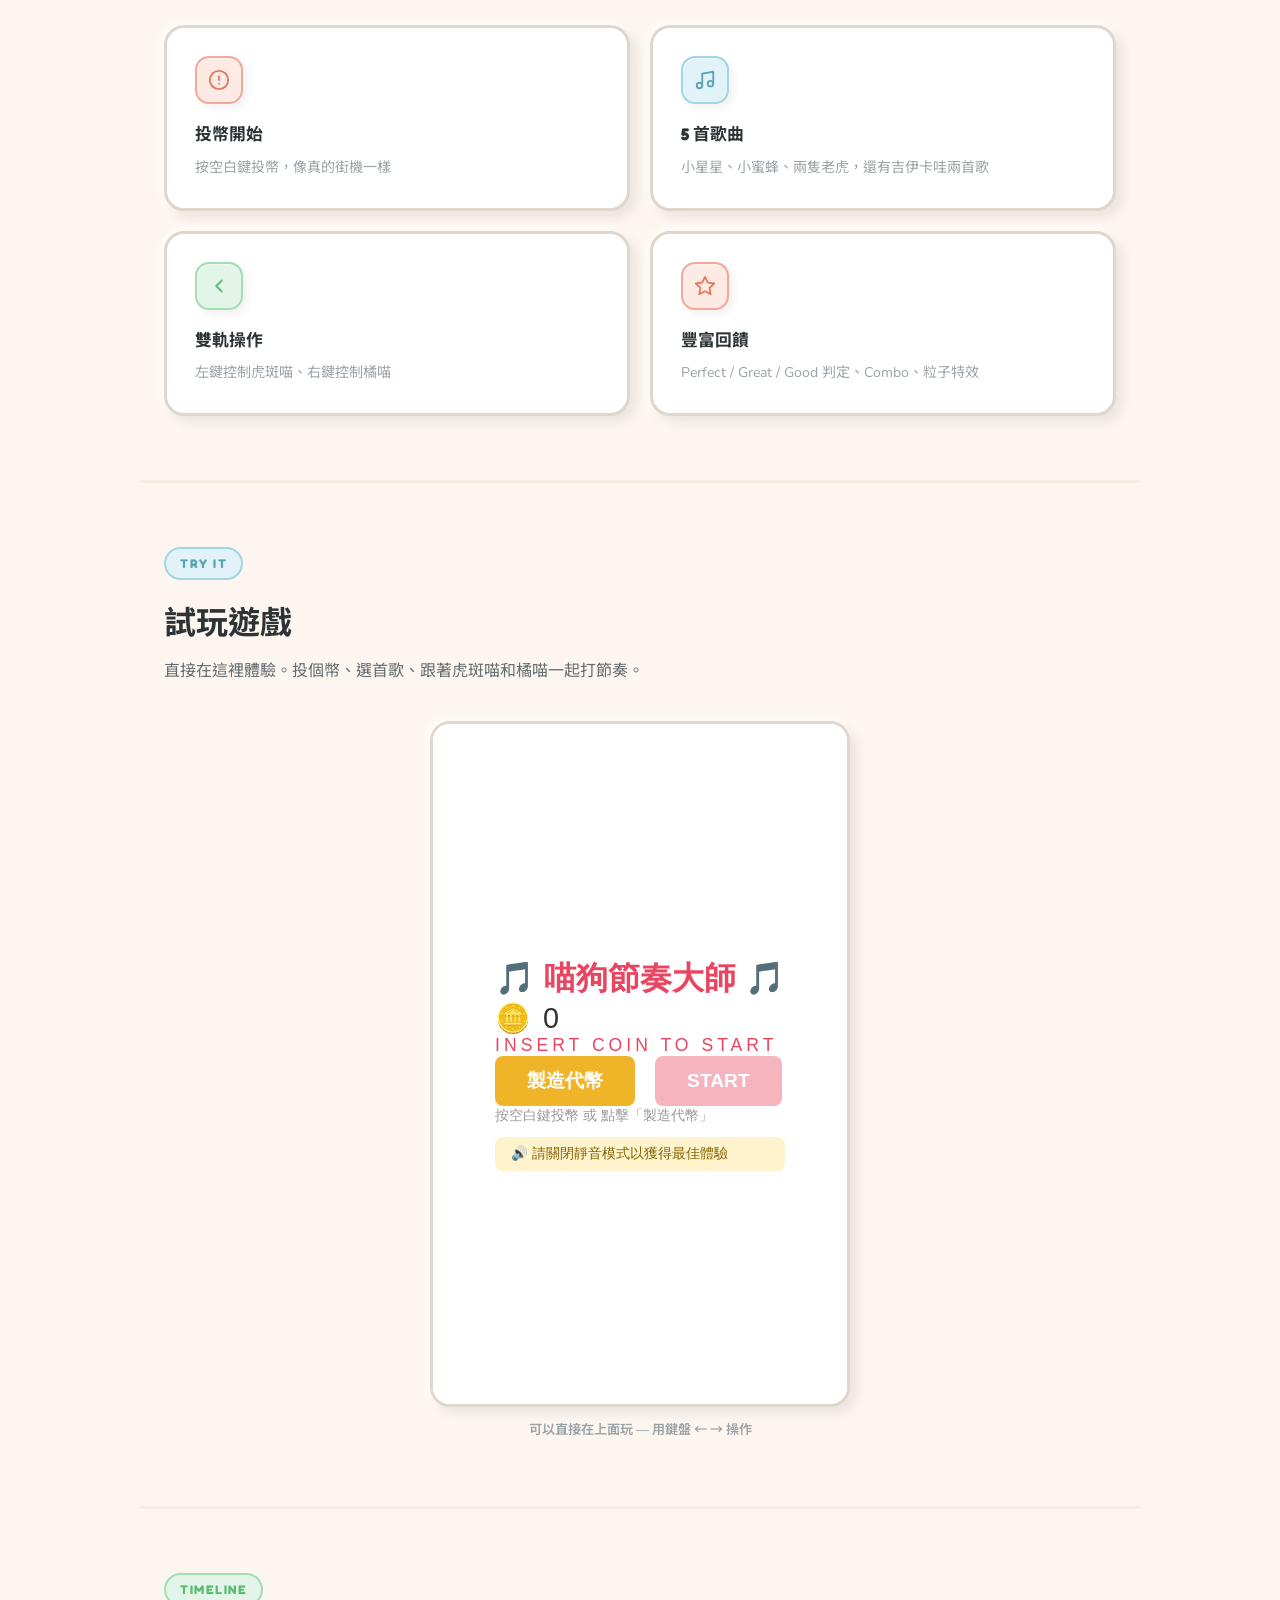
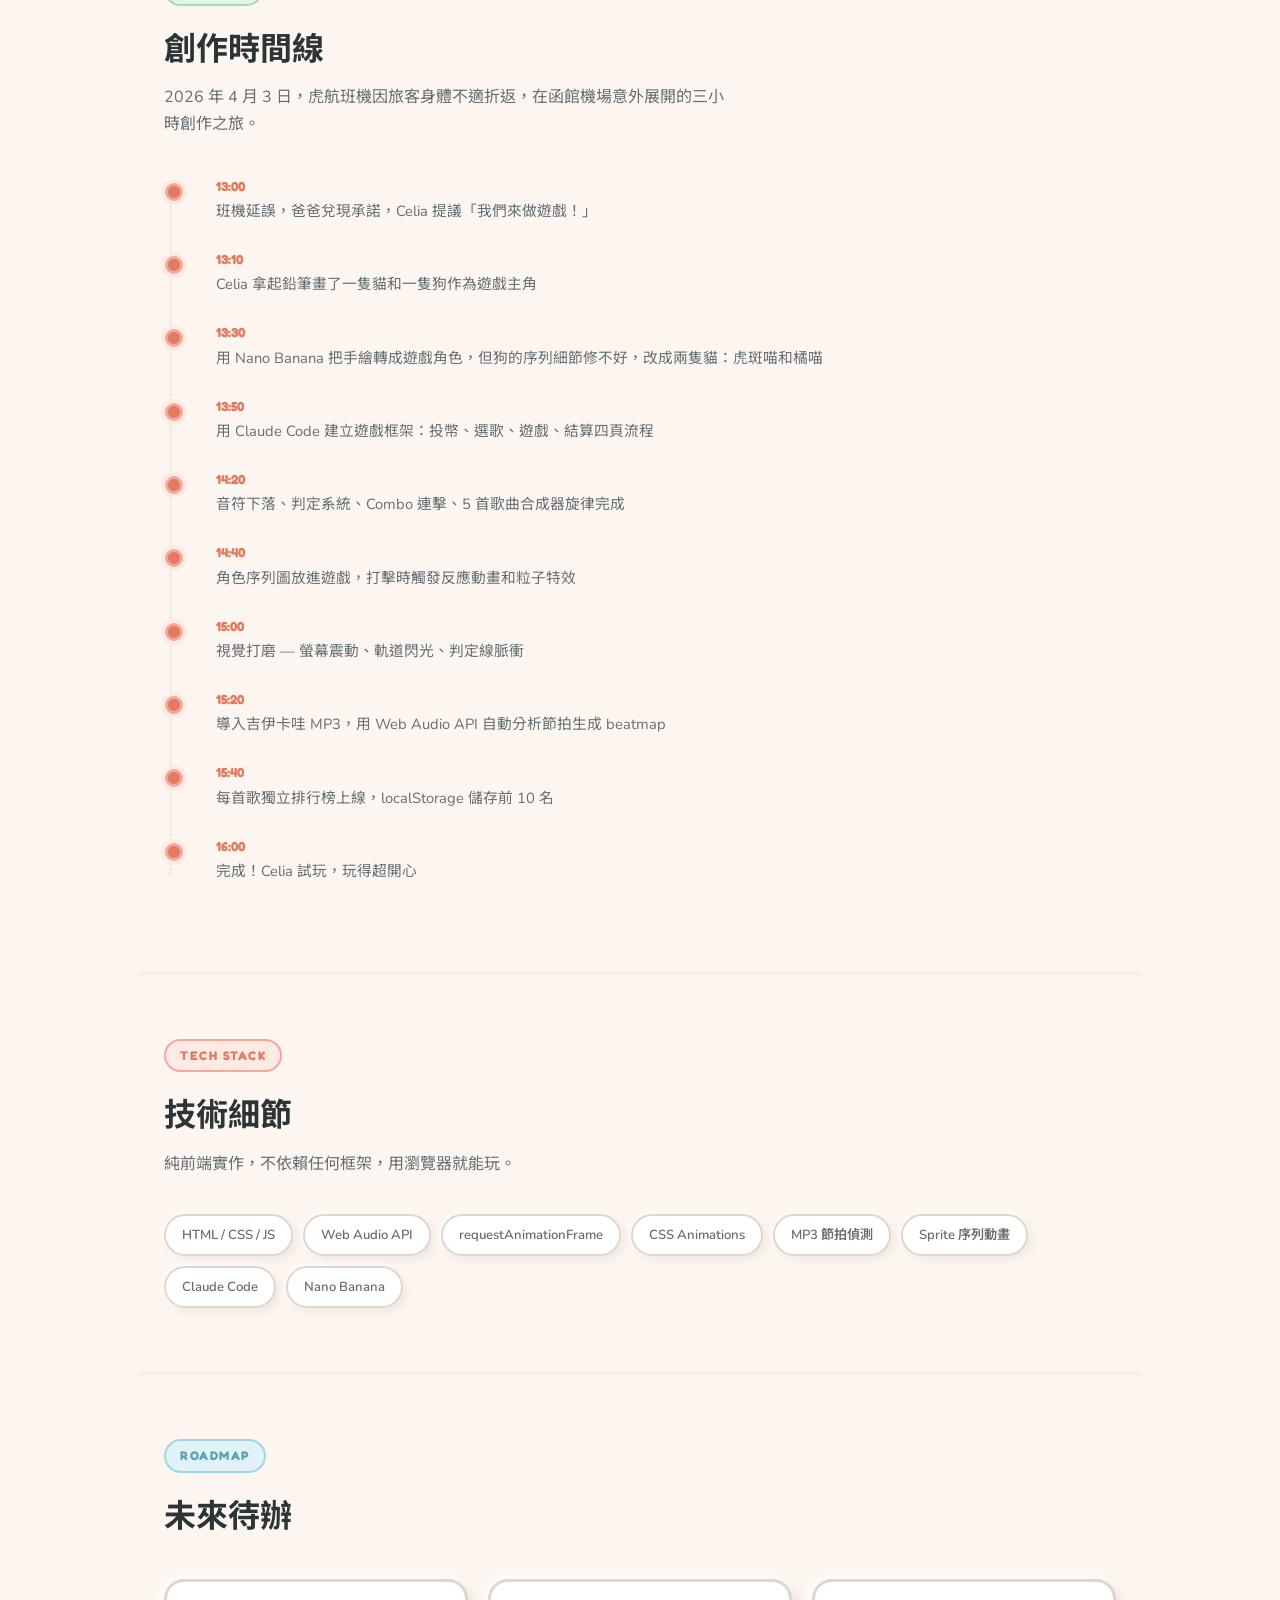
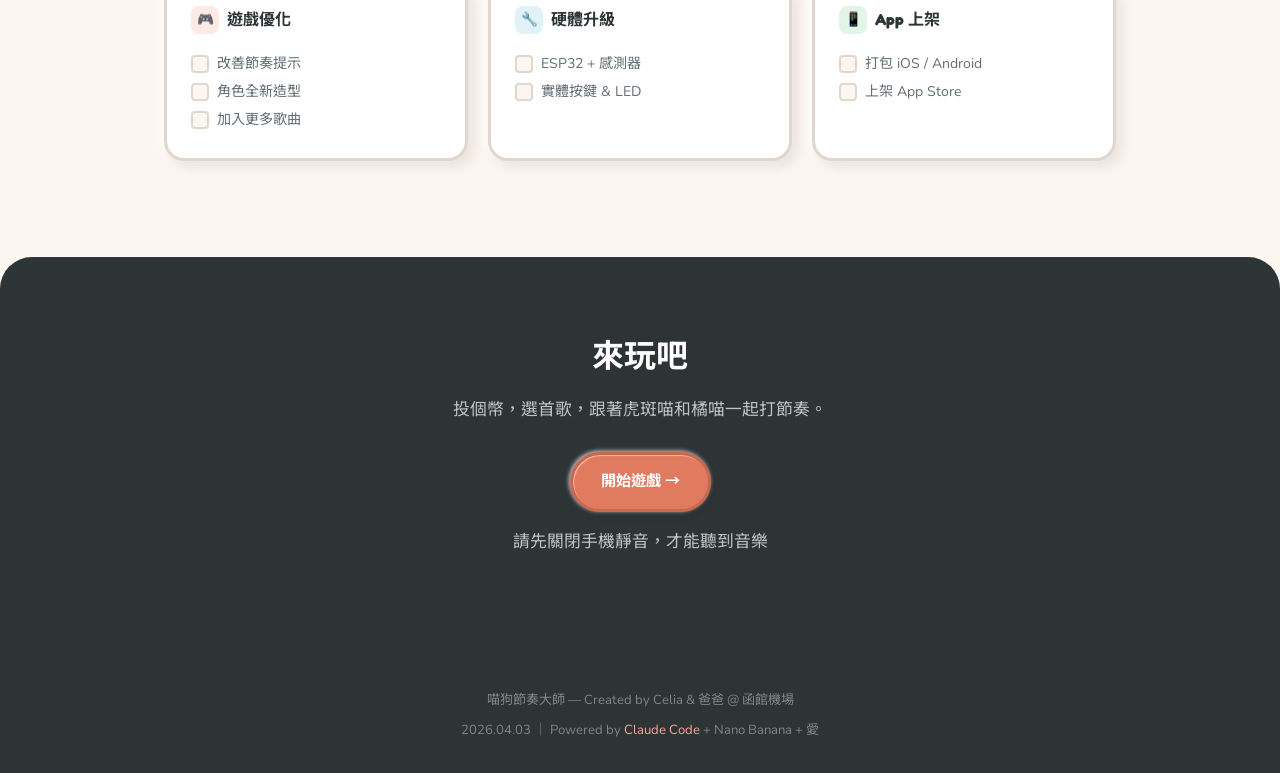
==== commit 88bce515: "Fix judge text not showing on rapid hits, update hand-drawn captions Fix CSS animation restart bug: " ====
--- a/index.html
+++ b/index.html
@@ -740,12 +740,12 @@
     </div>
     <div class="img-grid">
       <figure class="img-card">
-        <img src="IMG_2573.jpg" alt="Celia 手繪的虎斑喵">
-        <figcaption>虎斑喵 — Celia 的手繪原稿</figcaption>
+        <img src="IMG_2573.jpg" alt="Celia 手繪的貓">
+        <figcaption>貓 — 後來變成虎斑喵</figcaption>
       </figure>
       <figure class="img-card">
-        <img src="IMG_2574.jpg" alt="Celia 手繪的橘喵">
-        <figcaption>橘喵 — Celia 的手繪原稿</figcaption>
+        <img src="IMG_2574.jpg" alt="Celia 手繪的狗">
+        <figcaption>狗 — AI 序列修不好，後來改成橘喵</figcaption>
       </figure>
     </div>
   </div>
